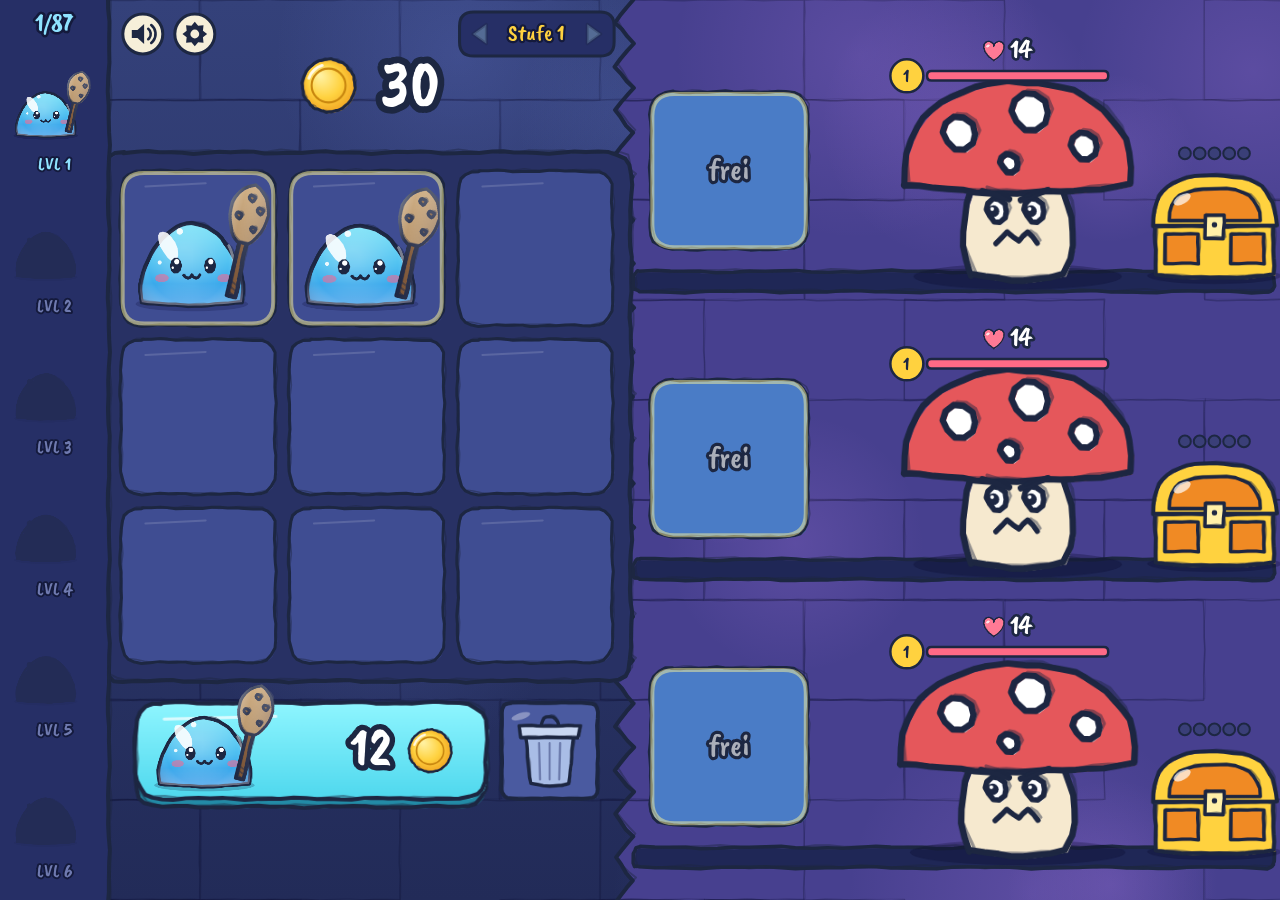
==== public/index.html @ f2fd8d99 "Patch: Spielstand bleibt im Spiele-Hub erhalten (Hub speichert ihn mit) Co-Authored-By: Claude Sonne" ====
<!doctype html><html lang="de"><meta charset="utf-8"><meta name="viewport" content="width=device-width,initial-scale=1,maximum-scale=1,user-scalable=no,viewport-fit=cover">
<title>Schleimmerge</title>
<meta name="apple-mobile-web-app-capable" content="yes"><meta name="mobile-web-app-capable" content="yes">
<meta name="apple-mobile-web-app-title" content="Schleimmerge"><meta name="theme-color" content="#2a3350">
<style>
@font-face{font-family:"Caveat Brush";font-style:normal;font-weight:400;font-display:swap;src:url([data-uri]) format("woff2")}
@font-face{font-family:"Patrick Hand";font-style:normal;font-weight:400;font-display:swap;src:url([data-uri]) format("woff2")}
:root{--ink:#1d2742}
*{box-sizing:border-box}
html,body{margin:0;height:100%;overflow:hidden;background:#2a3350;color:var(--ink);-webkit-user-select:none;user-select:none;-webkit-touch-callout:none;touch-action:none;overscroll-behavior:none}
canvas{display:block;width:100vw;height:100vh;height:100dvh;touch-action:none;-webkit-tap-highlight-color:transparent}
</style><body><canvas id="cv"></canvas><script>
/* Spielstand aus dem Spiele-Hub einspielen (muss vor dem Spielcode laufen). Der Hub hängt den gespeicherten Stand als #lgh=<Base64url(JSON)> an die Adresse. */
(function () {
  try {
    var h = location.hash;
    if (h.indexOf('#lgh=') !== 0) return;
    var t = h.slice(5).replace(/-/g, '+').replace(/_/g, '/');
    while (t.length % 4) t += '=';
    var s = atob(t), u = new Uint8Array(s.length);
    for (var i = 0; i < s.length; i++) u[i] = s.charCodeAt(i);
    var o = JSON.parse(new TextDecoder().decode(u));
    if (o && o.d && typeof o.d === 'object') for (var k in o.d) if (Object.prototype.hasOwnProperty.call(o.d, k)) localStorage.setItem(k, String(o.d[k]));
    history.replaceState(null, '', location.pathname + location.search);
  } catch (e) { }
})();
"use strict";
/* Reine Rechenfunktionen (ohne Browser), damit man sie in Node simulieren kann */
const MAXLVL = 87;
const BEAT = 0.85;                                   // Sekunden zwischen zwei Schlägen
const dpsOf = l => 4 * Math.pow(2.15, l - 1);         // Schaden pro Sekunde eines Schleims
const isBoss = st => st % 10 === 0;
const baseHp = st => Math.round(14 * Math.pow(1.30, st - 1));
const hpOf = st => baseHp(st) * (isBoss(st) ? 5 : 1);
const rewardOf = st => Math.ceil(baseHp(st) * 0.6) * (isBoss(st) ? 4 : 1);
const spawnLvl = best => Math.max(1, best - 5);       // welche Stufe der Kauf-Button liefert
const costOf = (lvl, units) => Math.floor(12 * Math.pow(2.3, lvl - 1) * (1 + 0.022 * units));   // units = Wert aller aktuell besessenen Schleime, gemessen in Schleimen der Kauf-Stufe (eine Stufe höher zählt genau doppelt)
const CHEST_EVERY = 5;                               // Kisten öffnen sich nach so vielen Siegen

const SUFFIX = ["", "k", "m", "b", "t", "qa", "qi", "sx", "sp", "ok", "no", "dc", "ud", "dd"];
function fmt(n) {
  if (!isFinite(n)) return "unendlich";
  if (n < 1000) return String(Math.floor(n));
  const e = Math.min(SUFFIX.length - 1, Math.floor(Math.log10(n) / 3));
  if (e >= SUFFIX.length - 1 && n >= 1e42) return n.toExponential(2).replace("+", "");
  const v = n / Math.pow(1000, e);
  return (v >= 100 ? v.toFixed(0) : v >= 10 ? v.toFixed(1) : v.toFixed(2)).replace(/(\.\d*?)0+$/, "$1").replace(/\.$/, "") + SUFFIX[e];
}
"use strict";
/* ===== Hilfsfunktionen und der handgezeichnete Look (wie in Tonlinge: wackelnde Doppellinie in Tintenblau) ===== */
const INK = "#1d2742";
const $ = id => document.getElementById(id);
const clamp = (v, a, b) => Math.max(a, Math.min(b, v));
const lerp = (a, b, t) => a + (b - a) * t;
const ease = t => t * t * (3 - 2 * t);
function hs(x, y, k) { let h = (x * 374761393 + y * 668265263 + (k || 0) * 2147483647) | 0; h = (h ^ (h >>> 13)) * 1274126177 | 0; h ^= h >>> 16; return (h >>> 0) / 4294967296; }
function hsl(h, s, l) { h = ((h % 360) + 360) % 360; const a = s * Math.min(l, 1 - l), f = n => { const k = (n + h / 30) % 12; return Math.round(255 * (l - a * Math.max(-1, Math.min(k - 3, 9 - k, 1)))).toString(16).padStart(2, "0"); }; return "#" + f(0) + f(8) + f(4); }
function hexA(hex, a) { const p = parseInt(hex.slice(1), 16); return "rgba(" + (p >> 16) + "," + ((p >> 8) & 255) + "," + (p & 255) + "," + a + ")"; }
function mkCanvas(w, h) { const c = document.createElement("canvas"); c.width = Math.max(1, Math.round(w)); c.height = Math.max(1, Math.round(h)); return c; }

/* Ein Zeichenkontext, der alle Pfade leicht wackeln lässt, die Kontur doppelt zieht und die Füllung minimal neben den Strich setzt.
   seg = Abstand der Stützpunkte, amp = Stärke des Wackelns (beides in den Einheiten, in denen gerade gezeichnet wird). */
function sketch(c, seed, seg, amp) {
  let subs = [], cur = null, lx = 0, ly = 0; const TAU = Math.PI * 2;
  const add = (x, y) => { if (!cur) { cur = { p: [], closed: false }; subs.push(cur); } cur.p.push([x, y]); lx = x; ly = y; };
  const line = (x, y) => { if (!cur) return add(x, y); const n = Math.max(1, Math.ceil(Math.hypot(x - lx, y - ly) / seg)), x0 = lx, y0 = ly; for (let i = 1; i <= n; i++) add(x0 + (x - x0) * i / n, y0 + (y - y0) * i / n); };
  const nz = (i, k) => Math.sin(i * .85 + seed * 12.9 + k * 3.1) * .62 + Math.sin(i * 2.1 + seed * 7.3 + k) * .38;
  const emit = (k, a, ox, oy) => { c.beginPath(); for (const sb of subs) { if (sb.p.length < 2) continue; sb.p.forEach((p, i) => { const x = p[0] + nz(i, k) * a + ox, y = p[1] + nz(i + 40, k) * a + oy; i ? c.lineTo(x, y) : c.moveTo(x, y); }); if (sb.closed) c.closePath(); } };
  const arcPts = (x, y, rx, ry, rot, a0, a1, ccw) => {
    let d = a1 - a0; if (!ccw) { while (d < 0) d += TAU; if (d > TAU) d = TAU; } else { while (d > 0) d -= TAU; if (d < -TAU) d = -TAU; }
    const full = Math.abs(d) >= TAU - .01, n = Math.max(10, Math.ceil(Math.abs(d) * Math.max(rx, ry) / seg)), co = Math.cos(rot), si = Math.sin(rot);
    for (let i = 0; i <= (full ? n - 1 : n); i++) { const a = a0 + d * i / n, px = Math.cos(a) * rx, py = Math.sin(a) * ry, X = x + px * co - py * si, Y = y + px * si + py * co; i === 0 ? line(X, Y) : add(X, Y); }
    if (full && cur) cur.closed = true;
  };
  const O = {
    beginPath() { subs = []; cur = null; },
    moveTo(x, y) { cur = null; add(x, y); },
    lineTo: line,
    quadraticCurveTo(cx, cy, x, y) { const x0 = lx, y0 = ly, n = Math.max(4, Math.ceil((Math.hypot(cx - x0, cy - y0) + Math.hypot(x - cx, y - cy)) / seg)); for (let i = 1; i <= n; i++) { const t = i / n, u = 1 - t; add(u * u * x0 + 2 * u * t * cx + t * t * x, u * u * y0 + 2 * u * t * cy + t * t * y); } },
    bezierCurveTo(c1x, c1y, c2x, c2y, x, y) { const x0 = lx, y0 = ly, n = Math.max(5, Math.ceil((Math.hypot(c1x - x0, c1y - y0) + Math.hypot(c2x - c1x, c2y - c1y) + Math.hypot(x - c2x, y - c2y)) / seg)); for (let i = 1; i <= n; i++) { const t = i / n, u = 1 - t; add(u * u * u * x0 + 3 * u * u * t * c1x + 3 * u * t * t * c2x + t * t * t * x, u * u * u * y0 + 3 * u * u * t * c1y + 3 * u * t * t * c2y + t * t * t * y); } },
    arc(x, y, r, a0, a1, ccw) { arcPts(x, y, r, r, 0, a0, a1, ccw); },
    ellipse(x, y, rx, ry, rot, a0, a1, ccw) { arcPts(x, y, rx, ry, rot, a0, a1, ccw); },
    rect(x, y, w, h) { cur = null; add(x, y); line(x + w, y); line(x + w, y + h); line(x, y + h); O.closePath(); },
    closePath() { if (cur && cur.p.length) { cur.closed = true; const f = cur.p[0]; lx = f[0]; ly = f[1]; cur = null; } },
    fill() { const lw = c.lineWidth; emit(3, amp * .8, lw * .4, lw * .35); c.fill(); },
    stroke() { const lw = c.lineWidth; emit(1, amp, 0, 0); c.stroke(); c.save(); c.globalAlpha *= .45; c.lineWidth = lw * .5; emit(2, amp * 1.4, lw * .3, -lw * .25); c.stroke(); c.restore(); },
    clip() { emit(1, amp * .5, 0, 0); c.clip(); }
  };
  return new Proxy(c, { get(t, p) { if (p in O) return O[p]; const v = t[p]; return typeof v === "function" ? v.bind(t) : v; }, set(t, p, v) { t[p] = v; return true; } });
}
/* Füllen und mit Tinte umranden */
let FSMODE = 0;   // 0 = normal, 1 = nur Füllung, 2 = nur Kontur (für die animierten Magiewaffen)
function FS(c, fill) { if (fill && FSMODE !== 2) { c.fillStyle = fill; c.fill(); } if (FSMODE !== 1) { c.strokeStyle = INK; c.stroke(); } }
/* Sprite zeichnen: Leinwand w*h, Ursprung (ox,oy), Einheit u. fn bekommt einen wackelnden Kontext in Einheiten */
function makeSprite(w, h, ox, oy, u, seed, fn, amp) {
  const cv = mkCanvas(w, h), g = cv.getContext("2d");
  g.save(); g.translate(ox, oy); g.scale(u, u); g.lineJoin = g.lineCap = "round"; g.lineWidth = .03; g.strokeStyle = INK;
  fn(sketch(g, seed, .07, amp == null ? .007 : amp), g); g.restore(); return cv;
}
/* Weiße Silhouette eines Sprites (für den Treffer-Blitz) */
function silhouette(src, col) { const cv = mkCanvas(src.width, src.height), g = cv.getContext("2d"); g.drawImage(src, 0, 0); g.globalCompositeOperation = "source-in"; g.fillStyle = col || "#fff"; g.fillRect(0, 0, cv.width, cv.height); return cv; }
/* Vierzackiger Funke */
function sparklePath(c, x, y, r) { c.beginPath(); c.moveTo(x, y - r); c.quadraticCurveTo(x, y, x + r, y); c.quadraticCurveTo(x, y, x, y + r); c.quadraticCurveTo(x, y, x - r, y); c.quadraticCurveTo(x, y, x, y - r); c.closePath(); }
function starPath(c, x, y, ro, ri, rot) { c.beginPath(); for (let i = 0; i < 10; i++) { const a = rot + i * Math.PI / 5 - Math.PI / 2, r = i % 2 ? ri : ro; i ? c.lineTo(x + Math.cos(a) * r, y + Math.sin(a) * r) : c.moveTo(x + Math.cos(a) * r, y + Math.sin(a) * r); } c.closePath(); }
"use strict";
/* ===== Alles wird selbst gezeichnet (keine Emojis, keine Zeichen als Bilder). Sprites werden einmal erzeugt und dann gecacht. ===== */

/* ---------- Schleime ---------- */
function slimePalette(l) {
  const H = [190, 125, 320, 38, 0, 270, 160, 15, 300, 210];
  const h = l <= 10 ? H[l - 1] : (l * 47 + 13) % 360;
  const span = l <= 10 ? 16 : Math.min(260, 16 + (l - 10) * 5.5);   // ab Stufe 10 wird der Verlauf immer bunter
  return [hsl(h, .9, .75), hsl(h + span * .5, .85, .63), hsl(h + span, .8, .52)];
}
const SL_W = 256, SL_U = 210, SL_OX = 128, SL_OY = 228;
const slimeCache = {}, faceCache = {}, weapCache = {}, silCache = {};
function shadeHex(hex, k) { const p = parseInt(hex.slice(1), 16), m = sh => Math.round(((p >> sh) & 255) * (1 - k)); return "rgb(" + m(16) + "," + m(8) + "," + m(0) + ")"; }
function bodyPath(c) { c.beginPath(); c.moveTo(-.5, -.02); c.bezierCurveTo(-.58, -.3, -.3, -.78, 0, -.78); c.bezierCurveTo(.3, -.78, .58, -.3, .5, -.02); c.quadraticCurveTo(0, .05, -.5, -.02); c.closePath(); }
function slimeHat(c, g, t, l) {   // Kopfschmuck je Materialstufe: ab Eisen gibt es etwas auf dem Kopf
  c.lineWidth = .03;
  if (t === 1) { for (const s of [-1, 1]) { c.beginPath(); c.moveTo(0, -.77); c.bezierCurveTo(s * .06, -.9, s * .2, -.95, s * .26, -.88); c.bezierCurveTo(s * .22, -.78, s * .1, -.74, 0, -.77); c.closePath(); FS(c, s < 0 ? "#6fc05a" : "#8fd86a"); } }
  else if (t === 2) { crownShape(c, g, 0, -.74, .7); }
  else if (t === 3) { for (const s of [-1, 1]) { c.beginPath(); c.moveTo(s * .13, -.72); c.lineTo(s * .22, -.98); c.lineTo(s * .3, -.7); c.closePath(); FS(c, "#9ff0ff"); g.strokeStyle = "rgba(255,255,255,.8)"; g.lineWidth = .02; g.beginPath(); g.moveTo(s * .22, -.94); g.lineTo(s * .2, -.78); g.stroke(); g.strokeStyle = INK; } }
  else if (t === 4) { const fl = [[-.14, -.74, .13, "#ff7a2a"], [.14, -.74, .13, "#ff7a2a"], [0, -.78, .18, "#ffb02a"]]; for (const f of fl) { c.beginPath(); c.moveTo(f[0] - f[2] * .6, f[1]); c.quadraticCurveTo(f[0] - f[2] * .3, f[1] - f[2] * 1.4, f[0], f[1] - f[2] * 2.1); c.quadraticCurveTo(f[0] + f[2] * .4, f[1] - f[2] * 1.2, f[0] + f[2] * .6, f[1]); c.closePath(); FS(c, f[3]); } }
  else if (t === 7) {
    if (l === 85) { c.lineWidth = .04; c.beginPath(); c.ellipse(0, -.76, .26, .06, 0, 0, 7); c.strokeStyle = "#ffd95a"; c.stroke(); for (const f of [[-.15, .2, .07], [0, .3, .09], [.15, .2, .07]]) flameAt(c, g, f[0], -.76, f[1], f[2], "#ff5a1c", "#ffc13a"); }
    else if (l === 86) { for (const s of [-1, 1]) { c.lineWidth = .028; poly(c, [[s * .08, -.74], [s * .22, -.88], [s * .15, -.9], [s * .27, -1.04], [s * .07, -.93], [s * .14, -.92], [s * .03, -.8]], "#ffe94a"); } }
    else { c.lineWidth = .05; c.beginPath(); c.ellipse(0, -.93, .25, .066, 0, 0, 7); c.strokeStyle = "#12082a"; c.stroke(); c.lineWidth = .02; c.beginPath(); c.ellipse(0, -.93, .25, .066, 0, 0, 7); c.strokeStyle = "#c08cff"; c.stroke(); c.lineWidth = .028; c.beginPath(); c.arc(0, -1.0, .06, 0, 7); FS(c, "#0a0418"); g.strokeStyle = INK; }
  }
  else if (t === 6) { c.lineWidth = .035; c.beginPath(); c.ellipse(0, -.9, .27, .07, 0, 0, 7); c.strokeStyle = "#9fd8ff"; c.stroke(); c.lineWidth = .02; c.beginPath(); c.ellipse(0, -.9, .2, .042, 0, 0, 7); c.strokeStyle = "#fff"; c.stroke(); for (const s of [[-.21, -.97, .055], [0, -1.0, .07], [.21, -.97, .055]]) { c.lineWidth = .025; starPath(c, s[0], s[1], s[2], s[2] * .45, 0); FS(c, "#e4f4ff"); } g.strokeStyle = INK; }
  else if (t === 5) { c.lineWidth = .035; c.beginPath(); c.ellipse(0, -.93, .22, .06, 0, 0, 7); c.strokeStyle = "#ffe27a"; c.stroke(); g.strokeStyle = "rgba(255,255,255,.7)"; g.lineWidth = .014; g.beginPath(); g.ellipse(0, -.935, .2, .045, 0, 3.4, 5.6); g.stroke(); g.strokeStyle = INK; }
}
function slimeSprite(l) {
  return slimeCache[l] || (slimeCache[l] = makeSprite(SL_W, SL_W, SL_OX, SL_OY, SL_U, l * .37 + 1, (c, g) => {
    const pal = slimePalette(l), t = wTier(l);
    g.fillStyle = "rgba(10,10,50,.22)"; g.beginPath(); g.ellipse(0, .0, .56, .07, 0, 0, 7); g.fill();
    const gr = g.createLinearGradient(0, -.78, 0, 0); gr.addColorStop(0, pal[0]); gr.addColorStop(.5, pal[1]); gr.addColorStop(1, pal[2]);
    bodyPath(c); c.lineWidth = .04; FS(c, gr);
    /* Schattierung nur innerhalb des Körpers: dunkler Rand, Rückstrahlung unten, heller Kern oben */
    g.save(); bodyPath(c); c.clip();
    const rg = g.createRadialGradient(-.08, -.46, .08, 0, -.36, .66); rg.addColorStop(0, "rgba(255,255,255,.22)"); rg.addColorStop(.55, "rgba(255,255,255,0)"); rg.addColorStop(1, "rgba(25,10,70,.34)"); g.fillStyle = rg; g.fillRect(-.7, -.9, 1.4, 1);
    const bg = g.createLinearGradient(0, -.2, 0, 0); bg.addColorStop(0, "rgba(255,255,255,0)"); bg.addColorStop(1, "rgba(255,255,255,.3)"); g.fillStyle = bg; g.fillRect(-.7, -.2, 1.4, .25);
    g.restore();
    /* Glanz */
    g.fillStyle = "rgba(255,255,255,.88)"; c.beginPath(); c.ellipse(-.25, -.57, .075, .16, -.5, 0, 7); c.fill();
    g.beginPath(); g.arc(-.12, -.7, .032, 0, 7); g.fill(); g.beginPath(); g.arc(-.32, -.4, .02, 0, 7); g.fill();
    g.strokeStyle = "rgba(255,255,255,.4)"; g.lineWidth = .028; g.beginPath(); g.arc(0, -.36, .42, -.5, .35); g.stroke();
    g.strokeStyle = INK;
    if (l >= 25) { g.fillStyle = "rgba(255,255,255,.95)"; sparklePath(g, .22, -.5, .07); g.fill(); sparklePath(g, .3, -.3, .045); g.fill(); sparklePath(g, -.3, -.22, .04); g.fill(); }
    if (t) slimeHat(c, g, t, l);
  }, .006));
}
function faceSprite(l, state) {   // state: 0 offen, 1 blinzeln, 2 Angriff
  const v = l % 4, key = v + "_" + state;
  return faceCache[key] || (faceCache[key] = makeSprite(SL_W, SL_W, SL_OX, SL_OY, SL_U, 7.7 + v, (c, g) => {
    g.fillStyle = "rgba(255,100,140,.55)"; c.beginPath(); c.ellipse(-.31, -.26, .07, .04, 0, 0, 7); c.fill(); c.beginPath(); c.ellipse(.31, -.26, .07, .04, 0, 0, 7); c.fill();
    for (const sx of [-1, 1]) {
      const ex = sx * .17, ey = -.38;
      if (state === 1) { c.lineWidth = .028; c.beginPath(); c.arc(ex, ey, .05, .15 * Math.PI, .85 * Math.PI); c.stroke(); }
      else { g.fillStyle = INK; c.beginPath(); c.ellipse(ex, ey, .06, .078, 0, 0, 7); c.fill(); g.fillStyle = "#fff"; g.beginPath(); g.arc(ex + .02, ey - .028, .026, 0, 7); g.fill(); g.beginPath(); g.arc(ex - .02, ey + .03, .012, 0, 7); g.fill(); }
    }
    c.lineWidth = .028;
    if (state === 2) { c.beginPath(); c.ellipse(0, -.24, .06, .075, 0, 0, 7); FS(c, INK); g.fillStyle = "#ff7a95"; g.beginPath(); g.ellipse(0, -.205, .04, .035, 0, 0, 7); g.fill(); }
    else if (v === 0) { c.beginPath(); c.arc(0, -.31, .075, .15 * Math.PI, .85 * Math.PI); c.stroke(); }
    else if (v === 1) { c.beginPath(); c.arc(-.04, -.29, .04, .1 * Math.PI, .9 * Math.PI); c.stroke(); c.beginPath(); c.arc(.04, -.29, .04, .1 * Math.PI, .9 * Math.PI); c.stroke(); }
    else if (v === 2) { c.beginPath(); c.moveTo(-.08, -.3); c.quadraticCurveTo(0, -.17, .08, -.3); c.closePath(); FS(c, INK); g.fillStyle = "#ff7a95"; g.beginPath(); g.ellipse(0, -.225, .035, .028, 0, 0, 7); g.fill(); }
    else { c.beginPath(); c.ellipse(0, -.26, .035, .05, 0, 0, 7); FS(c, INK); }
  }, .003));
}
function slimeSil(l) { return silCache[l] || (silCache[l] = silhouette(slimeSprite(l), "#222a4a")); }

/* ---------- Waffen ---------- */
const WTYPES = ["keule", "schwert", "axt", "speer", "hammer", "zauberstab", "dolch", "dreizack", "mondstab", "streitkolben", "doppelaxt", "sense"];
const WTIERS = ["Holz", "Eisen", "Gold", "Kristall", "Feuer", "Magie", "Kosmos"];
const MATS = [
  { m: "#c9a06a", d: "#8a5e30", h: "#8a5a2e", g: "#ffe27a" },
  { m: "#d5dce6", d: "#8895a8", h: "#7a4a2a", g: "#ffffff" },
  { m: "#ffd95a", d: "#d19a1c", h: "#8a3b2a", g: "#fff3b0" },
  { m: "#8fe9ff", d: "#3fb6d6", h: "#365a9c", g: "#e2fbff" },
  { m: "#ff9a4a", d: "#d8431c", h: "#4a2a2a", g: "#ffe29a" },
  { m: "#d89bff", d: "#8a46d0", h: "#2f2a5a", g: "#ffd6ff" },
  { m: "#8a6aff", d: "#2a1f8a", h: "#1a1540", g: "#fff3a8" }
];
const wType = l => (l - 1) % 12, wTier = l => l > 84 ? 7 : Math.min(6, Math.floor((l - 1) / 12));
function slimeName(l) { if (l > 84) return SPECIAL_NAMES[l - 85]; const t = WTYPES[wType(l)]; return WTIERS[wTier(l)] + t; }
const WP_W = 320, WP_U = 190, WP_OX = 160, WP_OY = 262;
/* Wo der Kopf der Waffe sitzt (für Leuchten, Flammen, Funken), in Einheiten ab dem Griff */
const HEAD = [[0, -.72], [0, -.66], [.2, -.68], [0, -.84], [0, -.76], [0, -.82], [0, -.4], [0, -.74], [0, -.72], [0, -.74], [0, -.68], [.22, -.78]];
function weaponShape(c, g, type, M) {
  const shaft = (y0, y1, w) => { c.beginPath(); c.moveTo(-w, y0); c.lineTo(w, y0); c.lineTo(w * .9, y1); c.lineTo(-w * .9, y1); c.closePath(); FS(c, M.h); };
  const grip = () => { g.strokeStyle = hexA(INK, .5); g.lineWidth = .018; for (let i = 0; i < 3; i++) { g.beginPath(); g.moveTo(-.04, -.02 + i * .05); g.lineTo(.04, .02 + i * .05); g.stroke(); } g.strokeStyle = INK; g.lineWidth = .03; };
  const poly = (pts, fill) => { c.beginPath(); pts.forEach((p, i) => i ? c.lineTo(p[0], p[1]) : c.moveTo(p[0], p[1])); c.closePath(); FS(c, fill); };
  switch (type) {
    case 0: shaft(.12, -.42, .04); grip();
      c.beginPath(); c.moveTo(-.05, -.38); c.bezierCurveTo(-.22, -.5, -.24, -.86, 0, -.92); c.bezierCurveTo(.24, -.86, .22, -.5, .05, -.38); c.closePath(); FS(c, M.m);
      for (const p of [[-.09, -.62, .03], [.1, -.7, .03], [0, -.8, .03], [.07, -.52, .025]]) { c.beginPath(); c.arc(p[0], p[1], p[2], 0, 7); FS(c, M.d); }
      break;
    case 1: poly([[-.07, -.28], [-.07, -.78], [0, -.97], [.07, -.78], [.07, -.28]], M.m);
      g.strokeStyle = M.d; g.lineWidth = .022; g.beginPath(); g.moveTo(0, -.3); g.lineTo(0, -.84); g.stroke(); g.strokeStyle = INK; g.lineWidth = .03;
      poly([[-.21, -.28], [.21, -.28], [.19, -.2], [-.19, -.2]], M.d); shaft(-.2, .08, .036); grip();
      c.beginPath(); c.arc(0, .12, .055, 0, 7); FS(c, M.d); break;
    case 2: shaft(.12, -.88, .035); grip();
      c.beginPath(); c.moveTo(.03, -.84); c.bezierCurveTo(.3, -.98, .44, -.76, .35, -.48); c.bezierCurveTo(.3, -.38, .2, -.42, .03, -.5); c.closePath(); FS(c, M.m);
      g.strokeStyle = M.d; g.lineWidth = .02; g.beginPath(); g.moveTo(.1, -.76); g.quadraticCurveTo(.3, -.8, .33, -.55); g.stroke(); g.strokeStyle = INK; g.lineWidth = .03;
      poly([[-.03, -.8], [-.14, -.72], [-.03, -.64]], M.d); break;
    case 3: shaft(.15, -.72, .03); grip();
      c.beginPath(); c.moveTo(0, -.98); c.bezierCurveTo(.14, -.86, .12, -.74, .05, -.68); c.lineTo(-.05, -.68); c.bezierCurveTo(-.12, -.74, -.14, -.86, 0, -.98); c.closePath(); FS(c, M.m);
      poly([[-.07, -.7], [.07, -.7], [.06, -.64], [-.06, -.64]], M.d); poly([[.03, -.62], [.2, -.55], [.03, -.5]], M.d); break;
    case 4: shaft(.12, -.7, .035); grip();
      c.beginPath(); c.rect(-.26, -.92, .52, .3); FS(c, M.m);
      poly([[-.3, -.95], [-.2, -.95], [-.2, -.59], [-.3, -.59]], M.d); poly([[.3, -.95], [.2, -.95], [.2, -.59], [.3, -.59]], M.d);
      g.strokeStyle = hexA("#ffffff", .5); g.lineWidth = .02; g.beginPath(); g.moveTo(-.14, -.86); g.lineTo(.12, -.86); g.stroke(); g.strokeStyle = INK; g.lineWidth = .03; break;
    case 5: shaft(.14, -.72, .028); grip();
      starPath(c, 0, -.82, .22, .095, 0); FS(c, M.m);
      c.beginPath(); c.arc(0, -.82, .045, 0, 7); FS(c, M.g);
      g.fillStyle = "rgba(255,255,255,.95)"; sparklePath(g, .26, -.96, .05); g.fill(); sparklePath(g, -.25, -.68, .04); g.fill(); break;
    case 6: poly([[-.055, -.12], [-.055, -.5], [0, -.66], [.055, -.5], [.055, -.12]], M.m);
      poly([[-.15, -.12], [.15, -.12], [.13, -.06], [-.13, -.06]], M.d); shaft(-.06, .1, .033); grip();
      c.beginPath(); c.arc(0, .13, .045, 0, 7); FS(c, M.d); break;
    case 7: shaft(.14, -.55, .03); grip();
      poly([[-.2, -.7], [-.14, -.7], [-.14, -.62], [-.12, -.6], [0, -.6], [.12, -.6], [.14, -.62], [.14, -.7], [.2, -.7], [.2, -.52], [.1, -.46], [-.1, -.46], [-.2, -.52]], M.m);
      poly([[-.2, -.7], [-.2, -.84], [-.17, -.92], [-.14, -.84], [-.14, -.7]], M.m); poly([[.2, -.7], [.2, -.84], [.17, -.92], [.14, -.84], [.14, -.7]], M.m);
      poly([[-.04, -.6], [-.04, -.86], [0, -.99], [.04, -.86], [.04, -.6]], M.m); break;
    case 8: shaft(.14, -.55, .028); grip();
      c.beginPath(); c.arc(0, -.72, .23, .949, 5.334, false); c.arc(.1, -.72, .19, 4.893, 1.39, true); c.closePath(); FS(c, M.m);
      g.fillStyle = M.g; sparklePath(g, .1, -.72, .06); g.fill(); break;
    case 9: shaft(.14, -.56, .03); grip();
      for (let i = 0; i < 8; i++) { const a = i * Math.PI / 4 + .2, cx = 0, cy = -.74; poly([[cx + Math.cos(a - .28) * .15, cy + Math.sin(a - .28) * .15], [cx + Math.cos(a) * .3, cy + Math.sin(a) * .3], [cx + Math.cos(a + .28) * .15, cy + Math.sin(a + .28) * .15]], M.d); }
      c.beginPath(); c.arc(0, -.74, .17, 0, 7); FS(c, M.m); g.fillStyle = "rgba(255,255,255,.6)"; g.beginPath(); g.arc(-.06, -.8, .04, 0, 7); g.fill(); break;
    case 10: shaft(.12, -.9, .035); grip();
      for (const s of [-1, 1]) { c.beginPath(); c.moveTo(s * .03, -.84); c.bezierCurveTo(s * .3, -.98, s * .44, -.76, s * .35, -.5); c.bezierCurveTo(s * .3, -.4, s * .2, -.44, s * .03, -.52); c.closePath(); FS(c, M.m); }
      c.beginPath(); c.arc(0, -.68, .06, 0, 7); FS(c, M.d); break;
    default: shaft(.14, -.9, .03); grip();
      c.beginPath(); c.moveTo(-.02, -.9); c.bezierCurveTo(.3, -1, .56, -.82, .62, -.52); c.bezierCurveTo(.46, -.7, .26, -.76, -.02, -.74); c.closePath(); FS(c, M.m);
      g.strokeStyle = M.d; g.lineWidth = .02; g.beginPath(); g.moveTo(.1, -.82); g.quadraticCurveTo(.4, -.84, .55, -.62); g.stroke(); g.strokeStyle = INK; g.lineWidth = .03; break;
  }
}
function flameAt(c, g, x, y, h, w, outer, inner) {
  c.lineWidth = .03; c.beginPath(); c.moveTo(x - w, y); c.bezierCurveTo(x - w * 1.1, y - h * .4, x - w * .3, y - h * .55, x, y - h); c.bezierCurveTo(x + w * .3, y - h * .5, x + w * 1.2, y - h * .35, x + w, y); c.closePath(); FS(c, outer);
  c.beginPath(); c.moveTo(x - w * .5, y); c.quadraticCurveTo(x - w * .5, y - h * .4, x, y - h * .62); c.quadraticCurveTo(x + w * .5, y - h * .35, x + w * .5, y); c.closePath(); c.fillStyle = inner; c.fill();
}
function diamondAt(c, g, x, y, r, fill) { c.lineWidth = .025; c.beginPath(); c.moveTo(x, y - r * 1.5); c.lineTo(x + r, y); c.lineTo(x, y + r * 1.5); c.lineTo(x - r, y); c.closePath(); FS(c, fill); g.strokeStyle = "rgba(255,255,255,.7)"; g.lineWidth = .015; g.beginPath(); g.moveTo(x - r * .2, y - r * .9); g.lineTo(x + r * .2, y - r * .1); g.stroke(); g.strokeStyle = INK; }
function weaponSprite(l) {
  return weapCache[l] || (weapCache[l] = makeSprite(WP_W, WP_W, WP_OX, WP_OY, WP_U, l * .53 + 3, (c, g) => {
    const t = wTier(l), type = wType(l), M = Object.assign({}, MATS[t]), ax = HEAD[type][0], ay = HEAD[type][1];
    const TCOL = ["", "", "", "120,230,255", "255,150,50", "210,130,255"];
    /* Hinter der Waffe: Leuchten und je Stufe eigene Effekte */
    if (t >= 3) { const gr = g.createRadialGradient(ax, ay, .02, ax, ay, .62); gr.addColorStop(0, "rgba(" + TCOL[t] + ",.5)"); gr.addColorStop(1, "rgba(" + TCOL[t] + ",0)"); g.fillStyle = gr; g.fillRect(-.9, -1.4, 1.8, 1.7); }
    if (t === 3) { for (const d of [[-.42, -.2, .06], [.4, .1, .07], [-.36, .3, .045], [.1, -.3, .05], [.46, -.32, .04], [-.12, .22, .035]]) diamondAt(c, g, ax + d[0], ay + d[1], d[2], "#bff4ff"); }
    if (t === 4) { const fl = [[-.36, .14, .3, .08], [-.19, .08, .44, .1], [0, .03, .58, .125], [.19, .08, .42, .1], [.36, .14, .28, .08]]; for (const f of fl) flameAt(c, g, ax + f[0], ay + f[1], f[2], f[3], "#ff5a1c", "#ffc13a"); }
    if (t === 5) { g.save(); g.translate(ax, ay); g.rotate(-.45); g.lineCap = "round"; for (const [col, w] of [[INK, .075], ["#6fe0ff", .045], ["#f0ffff", .014]]) { g.strokeStyle = col; g.lineWidth = w; g.beginPath(); g.ellipse(0, 0, .46, .15, 0, 0, 7); g.stroke(); } g.restore(); }
    /* Material mit Verlauf entlang der Waffe */
    if (t >= 3) {
      const gm = g.createLinearGradient(0, ay - .42, 0, ay + .5);
      const ss = t === 3 ? ["#f4feff", "#8fe9ff", "#3fb6d6", "#2a7fb8"] : t === 4 ? ["#ffd23a", "#ff9a2a", "#e8481c", "#a82014"] : ["#ffeaff", "#e0a8ff", "#9a55f0", "#4a2aa8"];
      gm.addColorStop(0, ss[0]); gm.addColorStop(.3, ss[1]); gm.addColorStop(.65, ss[2]); gm.addColorStop(1, ss[3]); M.m = gm; M.d = ss[3];
    }
    c.lineWidth = .04; weaponShape(c, g, type, M);
    /* Licht und Schatten, nur auf der Waffe selbst */
    g.save(); g.globalCompositeOperation = "source-atop";
    const sh = g.createLinearGradient(-.32, 0, .32, 0); sh.addColorStop(0, "rgba(255,255,255,.55)"); sh.addColorStop(.38, "rgba(255,255,255,0)"); sh.addColorStop(1, "rgba(10,10,60,.34)"); g.fillStyle = sh; g.fillRect(-.9, -1.4, 1.8, 1.7);
    const tp = g.createLinearGradient(0, -1, 0, .1); tp.addColorStop(0, "rgba(255,255,255,.22)"); tp.addColorStop(1, "rgba(0,0,40,.12)"); g.fillStyle = tp; g.fillRect(-.9, -1.4, 1.8, 1.7);
    g.lineCap = "round";
    if (t === 3) { for (let i = 0; i < 7; i++) { g.strokeStyle = i % 2 ? "rgba(255,255,255,.65)" : "rgba(0,70,140,.35)"; g.lineWidth = .02; g.beginPath(); g.moveTo(ax - .45 + i * .15, ay - .5); g.lineTo(ax - .25 + i * .15, ay + .5); g.stroke(); }
      g.fillStyle = "rgba(255,255,255,.35)"; g.beginPath(); g.moveTo(ax - .1, ay - .5); g.lineTo(ax + .02, ay - .5); g.lineTo(ax - .02, ay + .2); g.lineTo(ax - .14, ay + .2); g.closePath(); g.fill(); }
    if (t === 4) { g.strokeStyle = "rgba(255,230,120,.6)"; g.lineWidth = .016; for (let i = -1; i <= 1; i++) { g.beginPath(); g.moveTo(ax + i * .12, ay + .45); g.bezierCurveTo(ax + i * .12 - .08, ay + .2, ax + i * .12 + .08, ay, ax + i * .12 - .02, ay - .45); g.stroke(); }
      const hg = g.createRadialGradient(ax, ay, .02, ax, ay, .3); hg.addColorStop(0, "rgba(255,240,160,.4)"); hg.addColorStop(1, "rgba(255,240,160,0)"); g.fillStyle = hg; g.fillRect(ax - .4, ay - .4, .8, .8); }
    if (t === 5) { for (let i = 0; i < 8; i++) { g.strokeStyle = i % 2 ? "rgba(120,240,255,.55)" : "rgba(255,150,255,.5)"; g.lineWidth = .028; g.beginPath(); g.moveTo(ax - .6 + i * .16, ay - .5); g.lineTo(ax - .3 + i * .16, ay + .5); g.stroke(); }
      g.fillStyle = "rgba(255,255,255,.8)"; for (const d of [[-.1, -.2], [.12, .05], [-.04, .22], [.08, -.38]]) { sparklePath(g, ax + d[0], ay + d[1], .035); g.fill(); } }
    if (t >= 2) { g.strokeStyle = "rgba(255,255,255,.7)"; g.lineWidth = .022; g.beginPath(); g.moveTo(-.025, -.95); g.lineTo(-.025, -.45); g.stroke(); }
    g.restore();
    /* Vor der Waffe: Funken, vordere Hälfte des Energierings */
    g.strokeStyle = INK;
    if (t === 5) { g.save(); g.translate(ax, ay); g.rotate(-.45); g.lineCap = "round"; for (const [col, w] of [[INK, .075], ["#6fe0ff", .045], ["#f0ffff", .014]]) { g.strokeStyle = col; g.lineWidth = w; g.beginPath(); g.ellipse(0, 0, .46, .15, 0, .12, Math.PI - .12); g.stroke(); }
      for (const a of [.12, Math.PI - .12]) { const ox = Math.cos(a) * .46, oy = Math.sin(a) * .15; g.fillStyle = "#fff"; g.strokeStyle = INK; g.lineWidth = .025; g.beginPath(); g.arc(ox, oy, .045, 0, 7); g.fill(); g.stroke(); }
      g.restore(); g.fillStyle = "#ffe27a"; starPath(g, ax + .3, ay - .36, .07, .03, 0); g.fill(); g.fillStyle = "#ffd6ff"; starPath(g, ax - .32, ay - .26, .055, .024, .3); g.fill(); }
    g.fillStyle = "rgba(255,255,255,.95)";
    if (t === 2) { sparklePath(g, ax + .12, ay - .12, .05); g.fill(); }
    if (t === 3) { for (const d of [[.2, -.3, .07], [-.22, -.1, .05], [.1, .2, .045], [-.12, -.42, .04]]) { sparklePath(g, ax + d[0], ay + d[1], d[2]); g.fill(); } }
    if (t === 4) { for (const d of [[-.2, -.5, .018], [.16, -.62, .022], [.04, -.74, .016], [-.08, -.56, .014], [.26, -.44, .015]]) { g.fillStyle = "#ffd34a"; g.beginPath(); g.arc(ax + d[0], ay + d[1], d[2], 0, 7); g.fill(); } }
  }, .006));
}

/* ---------- Magiewaffen (Stufe 61+): Farbverlauf läuft ständig durch die Waffe ----------
   Die Waffe wird in Füllung und Linien getrennt vorgezeichnet. Pro Bild wird ein wandernder Regenbogen
   in die Füllung multipliziert, danach kommen die Linien wieder obendrauf. */
const magicCache = {}, magicOut = {};
let magicTmp = null; const gradKey = {}, gradCvs = {};
const STARS = []; for (let i = 0; i < 90; i++) STARS.push([hs(i, 1, 9) * WP_W, hs(i, 2, 9) * WP_W, .8 + hs(i, 3, 9) * 1.8, hs(i, 4, 9) * 6.28]);
function magicParts(l) {
  if (magicCache[l]) return magicCache[l];
  const type = wType(l), ax = HEAD[type][0], ay = HEAD[type][1], seed = l * .53 + 3;
  const M = { m: "#ffffff", d: "#b4aedc", h: "#5a4aa0", g: "#ffffff" };
  const RINGS = wTier(l) === 6 ? [] : [[-.45, .46, .15]];
  const ring = (g, a0, a1, w) => { for (const R of RINGS) { g.save(); g.translate(ax, ay); g.rotate(R[0]); g.lineCap = "round"; g.lineWidth = w * (RINGS.length > 1 ? .72 : 1); g.beginPath(); g.ellipse(0, 0, R[1], R[2], 0, a0, a1); g.stroke(); g.restore(); } };
  const orbs = (g, fill) => { for (const R of RINGS) { g.save(); g.translate(ax, ay); g.rotate(R[0]); for (const a of [.12, Math.PI - .12]) { g.beginPath(); g.arc(Math.cos(a) * R[1], Math.sin(a) * R[2], .05, 0, 7); if (fill) { g.fillStyle = "#fff"; g.fill(); } else { g.strokeStyle = INK; g.lineWidth = .026; g.stroke(); } } g.restore(); } };
  const B0 = Math.PI + .12, B1 = 2 * Math.PI - .12, F0 = .12, F1 = Math.PI - .12;
  const mk = fn => makeSprite(WP_W, WP_W, WP_OX, WP_OY, WP_U, seed, fn, .006);
  const parts = {};
  FSMODE = 1;
  try {
    parts.aFill = mk((c, g) => {
      g.strokeStyle = "#fff"; ring(g, B0, B1, .07);
      c.lineWidth = .04; weaponShape(c, g, type, M);
      g.save(); g.globalCompositeOperation = "source-atop";
      const sh = g.createLinearGradient(-.32, 0, .32, 0); sh.addColorStop(0, "rgba(255,255,255,0)"); sh.addColorStop(.5, "rgba(255,255,255,0)"); sh.addColorStop(1, "rgba(60,20,110,.42)"); g.fillStyle = sh; g.fillRect(-.9, -1.4, 1.8, 1.7);
      const tp = g.createLinearGradient(0, -1, 0, .1); tp.addColorStop(0, "rgba(255,255,255,0)"); tp.addColorStop(1, "rgba(40,0,90,.2)"); g.fillStyle = tp; g.fillRect(-.9, -1.4, 1.8, 1.7);
      g.restore();
    });
    parts.cFill = mk((c, g) => { g.strokeStyle = "#fff"; ring(g, F0, F1, .07); orbs(g, true); });
    FSMODE = 2;
    parts.aLine = mk((c, g) => {
      g.strokeStyle = INK; ring(g, B0, B1, .098); g.globalCompositeOperation = "destination-out"; ring(g, B0, B1, .05); g.globalCompositeOperation = "source-over";
      c.lineWidth = .04; weaponShape(c, g, type, M);
      g.save(); g.globalCompositeOperation = "source-atop"; g.lineCap = "round";
      for (let i = 0; i < 6; i++) { g.strokeStyle = "rgba(255,255,255," + (i % 2 ? .5 : .28) + ")"; g.lineWidth = .02 + (i % 3) * .006; g.beginPath(); g.moveTo(ax - .5 + i * .2, ay - .55); g.lineTo(ax - .3 + i * .2, ay + .5); g.stroke(); }
      g.strokeStyle = "rgba(255,255,255,.85)"; g.lineWidth = .022; g.beginPath(); g.moveTo(-.025, -.95); g.lineTo(-.025, -.45); g.stroke();
      g.restore();
      g.fillStyle = "rgba(255,255,255,.95)"; for (const d of [[-.1, -.2, .04], [.12, .05, .035], [-.04, .22, .03], [.08, -.38, .04]]) { sparklePath(g, ax + d[0], ay + d[1], d[2]); g.fill(); }
    });
    parts.cLine = mk((c, g) => { g.strokeStyle = INK; ring(g, F0, F1, .098); g.globalCompositeOperation = "destination-out"; ring(g, F0, F1, .05); g.globalCompositeOperation = "source-over"; g.save(); g.translate(0, 0); orbs(g, false); g.restore(); });
  } finally { FSMODE = 0; }
  return magicCache[l] = parts;
}
/* Wandernder Regenbogen, einmal pro Bild für alle Waffen gleich (in Sprite-Pixeln) */
function magicGrad(key, tm, tier) {
  if (gradKey[tier] === key && gradCvs[tier]) return gradCvs[tier];
  gradKey[tier] = key; const gradCv = gradCvs[tier] || (gradCvs[tier] = mkCanvas(WP_W, WP_W));
  const g = gradCv.getContext("2d"), Lp = 170, dx = .5, dy = .87, sh = ((tm * .55) % 1) * Lp, cx = WP_OX, cy = WP_OY - WP_U * .5;
  const x0 = cx - dx * Lp * 1.5 + dx * sh, y0 = cy - dy * Lp * 1.5 + dy * sh, gr = g.createLinearGradient(x0, y0, x0 + dx * Lp * 3, y0 + dy * Lp * 3);
  if (tier === 6) { const C = ["#2a50d0", "#4a8cf8", "#a8dcff", "#ffffff", "#8cc8ff", "#3a66e0", "#2a50d0"]; const N = C.length - 1; for (let k = 0; k <= N * 3; k++) gr.addColorStop(k / (N * 3), C[k % N === 0 && k ? 0 : k % N]); }
  else { const N = 8; for (let k = 0; k <= N * 3; k++) gr.addColorStop(k / (N * 3), hsl(((k % N) / N) * 360 + 300, .95, .66)); }
  g.clearRect(0, 0, WP_W, WP_W); g.fillStyle = gr; g.fillRect(0, 0, WP_W, WP_W); return gradCv;
}
function weaponFrame(l, tm) {
  const tier = wTier(l); if (tier === 7) return specialFrame(l, tm); if (tier < 5) return weaponSprite(l);
  const key = Math.floor(tm * 20);
  let o = magicOut[l]; if (!o) o = magicOut[l] = { cv: mkCanvas(WP_W, WP_W), key: -1 };
  if (o.key === key) return o.cv; o.key = key;
  const P = magicParts(l), G = magicGrad(key, tm + l * .31, tier), ax = HEAD[wType(l)][0], ay = HEAD[wType(l)][1], g = o.cv.getContext("2d");
  if (!magicTmp) magicTmp = mkCanvas(WP_W, WP_W); const t = magicTmp.getContext("2d");
  const color = (fill, stars) => { t.globalCompositeOperation = "source-over"; t.clearRect(0, 0, WP_W, WP_W); t.drawImage(G, 0, 0); t.globalCompositeOperation = "multiply"; t.drawImage(fill, 0, 0); t.globalCompositeOperation = "destination-in"; t.drawImage(fill, 0, 0);
    if (tier === 6 && stars) { t.globalCompositeOperation = "source-atop"; for (let i = 0; i < STARS.length; i++) { const S = STARS[i], a = .5 + .5 * Math.sin(tm * 3.2 + S[3]); if (a < .35) continue; t.globalAlpha = a; t.fillStyle = i % 3 === 0 ? "#1a2a8a" : "#fff"; t.fillRect(S[0] - S[2] / 2, S[1] - S[2] / 2, S[2], S[2]); if (S[2] > 2) { t.fillRect(S[0] - S[2] * 1.2, S[1] - .5, S[2] * 2.4, 1); t.fillRect(S[0] - .5, S[1] - S[2] * 1.2, 1, S[2] * 2.4); } } t.globalAlpha = 1; }
    t.globalCompositeOperation = "source-over"; g.drawImage(magicTmp, 0, 0); };
  g.clearRect(0, 0, WP_W, WP_W);
  g.save(); g.setTransform(WP_U, 0, 0, WP_U, WP_OX, WP_OY);
  if (tier === 6) {
    g.setTransform(1, 0, 0, 1, 0, 0);
    const px = WP_OX + ax * WP_U, py = WP_OY + ay * WP_U, pu = .5 + .5 * Math.sin(tm * 3 + l);
    g.save(); g.globalCompositeOperation = "lighter";
    const bg2 = g.createRadialGradient(px, py, 4, px, py, WP_U * .68); bg2.addColorStop(0, "rgba(215,240,255," + (.5 + .2 * pu) + ")"); bg2.addColorStop(.45, "rgba(90,170,255,.25)"); bg2.addColorStop(1, "rgba(40,80,255,0)"); g.fillStyle = bg2; g.fillRect(0, 0, WP_W, WP_W);
    for (let i = 0; i < 14; i++) { const a = tm * .45 + i * Math.PI / 7, len = WP_U * (i % 2 ? .5 : .66) * (.85 + .15 * Math.sin(tm * 4 + i)), w = i % 2 ? .13 : .2, tx = px + Math.cos(a) * len, ty = py + Math.sin(a) * len, rg = g.createLinearGradient(px, py, tx, ty); rg.addColorStop(0, "rgba(225,244,255,.95)"); rg.addColorStop(1, "rgba(150,200,255,0)"); g.fillStyle = rg; g.beginPath(); g.moveTo(px + Math.cos(a + w) * 6, py + Math.sin(a + w) * 6); g.lineTo(tx, ty); g.lineTo(px + Math.cos(a - w) * 6, py + Math.sin(a - w) * 6); g.closePath(); g.fill(); }
    g.restore();
  } else {
  const h = (tm * 90 + l * 20) % 360, gl = g.createRadialGradient(ax, ay, .02, ax, ay, .64); gl.addColorStop(0, hsl(h, 1, .7).replace("#", "#") + "99"); gl.addColorStop(1, hsl(h, 1, .7) + "00"); g.fillStyle = gl; g.fillRect(-.9, -1.4, 1.8, 1.7);
  g.restore(); }
  color(P.aFill, true); g.drawImage(P.aLine, 0, 0); color(P.cFill, false); g.drawImage(P.cLine, 0, 0);
  return o.cv;
}

/* ---------- Drei Spezialwaffen (Level 85-87): jede mit eigener Form und eigener Animation ---------- */
const SPW = { w: 440, ox: 220, oy: 300 }, specialCache = {};
const SPECIAL_NAMES = ["Phönixschwert", "Sturmhammer", "Leerenstab"];
function weaponMeta(l) { return wTier(l) === 7 ? SPW : { w: WP_W, ox: WP_OX, oy: WP_OY }; }
function glowAt(g, x, y, r, rgb, a) { g.save(); g.globalCompositeOperation = "lighter"; const rg = g.createRadialGradient(x, y, r * .05, x, y, r); rg.addColorStop(0, "rgba(" + rgb + "," + a + ")"); rg.addColorStop(1, "rgba(" + rgb + ",0)"); g.fillStyle = rg; g.fillRect(x - r, y - r, r * 2, r * 2); g.restore(); }
function poly(c, pts, fill) { c.beginPath(); pts.forEach((p, i) => i ? c.lineTo(p[0], p[1]) : c.moveTo(p[0], p[1])); c.closePath(); FS(c, fill); }
function phoenixSword(c, g, tm, l) {
  const pu = .5 + .5 * Math.sin(tm * 3), flap = Math.sin(tm * 3.2) * .13;
  glowAt(g, 0, -.7, 1.0, "255,150,50", .42 + .2 * pu);
  /* Flügel aus Feuerfedern, schlagen langsam auf und ab */
  const FC = ["#ffe27a", "#ffb02a", "#ff7a2a", "#ff4a1c", "#c82a14"];
  for (const s of [-1, 1]) for (let i = 4; i >= 0; i--) {
    const th = s * (.5 + i * .3 + flap * (1 + i * .12)), L = .5 + (i === 2 ? .12 : i === 1 || i === 3 ? .06 : 0), dx = Math.sin(th), dy = -Math.cos(th), px = -dy, py = dx, bx = s * .06, by = -.28, w = .1;
    c.lineWidth = .03; c.beginPath(); c.moveTo(bx, by); c.quadraticCurveTo(bx + dx * L * .55 + px * w, by + dy * L * .55 + py * w, bx + dx * L, by + dy * L); c.quadraticCurveTo(bx + dx * L * .5 - px * w, by + dy * L * .5 - py * w, bx, by); c.closePath(); FS(c, FC[i]);
  }
  /* Klinge mit nach oben laufendem Feuerverlauf */
  const bl = () => { c.beginPath(); c.moveTo(-.065, -.3); c.lineTo(-.065, -1.0); c.lineTo(0, -1.22); c.lineTo(.065, -1.0); c.lineTo(.065, -.3); c.closePath(); };
  const gr = g.createLinearGradient(0, -.3, 0, -1.2); gr.addColorStop(0, "#c82a14"); gr.addColorStop(.35, "#ff6a24"); gr.addColorStop(.7, "#ffc13a"); gr.addColorStop(1, "#fff6c0");
  c.lineWidth = .035; bl(); FS(c, gr);
  g.save(); bl(); c.clip();
  for (let k = 0; k < 3; k++) { const y = -.3 - ((tm * .5 + k / 3) % 1) * .95, bg = g.createLinearGradient(0, y - .07, 0, y + .07); bg.addColorStop(0, "rgba(255,255,220,0)"); bg.addColorStop(.5, "rgba(255,255,230,.8)"); bg.addColorStop(1, "rgba(255,255,220,0)"); g.fillStyle = bg; g.fillRect(-.1, y - .07, .2, .14); }
  g.restore(); g.strokeStyle = "rgba(255,255,255,.75)"; g.lineWidth = .016; g.beginPath(); g.moveTo(0, -.34); g.lineTo(0, -1.05); g.stroke(); g.strokeStyle = INK;
  /* Griff, Parierstange, Knauf */
  c.lineWidth = .03; poly(c, [[-.035, -.22], [.035, -.22], [.03, .1], [-.03, .1]], "#6a1a20");
  g.strokeStyle = "#ffd95a"; g.lineWidth = .02; for (let i = 0; i < 3; i++) { g.beginPath(); g.moveTo(-.035, -.17 + i * .08); g.lineTo(.035, -.13 + i * .08); g.stroke(); } g.strokeStyle = INK;
  c.lineWidth = .03; poly(c, [[-.2, -.3], [.2, -.3], [.17, -.22], [-.17, -.22]], "#ffd95a");
  c.beginPath(); c.arc(0, -.26, .035, 0, 7); FS(c, "#e8381c"); c.beginPath(); c.arc(0, .14, .055, 0, 7); FS(c, "#ffd95a"); c.beginPath(); c.arc(0, .14, .025, 0, 7); FS(c, "#e8381c");
  /* Flammen an der Klinge */
  for (let k = 0; k < 6; k++) flameAt(c, g, (k % 2 ? 1 : -1) * .085, -.4 - k * .12, .2 + .08 * Math.sin(tm * 7 + k * 1.7), .055, "#ff5a1c", "#ffc13a");
  flameAt(c, g, 0, -1.14, .42 + .1 * Math.sin(tm * 8), .11, "#ff5a1c", "#ffe27a");
  /* Funken und treibende Federn */
  g.save(); for (let i = 0; i < 16; i++) { const ph = (tm * .65 + i / 16) % 1, x = Math.sin(i * 2.3 + ph * 4) * (.12 + ph * .5), y = -.45 - ph * 1.0; g.globalAlpha = Math.sin(ph * Math.PI); g.fillStyle = i % 2 ? "#ffd34a" : "#ff7a2a";
    if (i % 4 === 0) { g.beginPath(); g.ellipse(x, y, .045, .018, ph * 3 + i, 0, 7); g.fill(); } else { g.beginPath(); g.arc(x, y, .017 * (1 - ph * .4), 0, 7); g.fill(); } } g.restore();
}
function stormHammer(c, g, tm, l) {
  const cyc = tm % 1.4, fl = Math.max(0, 1 - cyc / .3), f = Math.floor(tm * 14), pu = .5 + .5 * Math.sin(tm * 6);
  glowAt(g, 0, -.85, .9, "130,190,255", .25 + .5 * fl + .1 * pu);
  /* Gewitterwolke */
  const cb = Math.sin(tm * 2) * .02, cl = "rgb(" + Math.round(74 + fl * 160) + "," + Math.round(86 + fl * 150) + "," + Math.round(130 + fl * 100) + ")";
  for (const p of [[-.27, -1.24, .14], [.27, -1.24, .14], [-.13, -1.19, .13], [.13, -1.19, .13], [0, -1.34, .18]]) { c.lineWidth = .03; c.beginPath(); c.arc(p[0], p[1] + cb, p[2], 0, 7); FS(c, cl); }
  c.lineWidth = 0; g.fillStyle = cl; g.beginPath(); g.ellipse(0, -1.24 + cb, .26, .12, 0, 0, 7); g.fill();
  /* Schaft */
  c.lineWidth = .03; poly(c, [[-.04, -.66], [.04, -.66], [.036, .14], [-.036, .14]], "#3a4468");
  g.strokeStyle = "#8aa0d8"; g.lineWidth = .02; for (let i = 0; i < 5; i++) { g.beginPath(); g.moveTo(-.04, -.05 + i * .045); g.lineTo(.04, -.02 + i * .045); g.stroke(); } g.strokeStyle = INK;
  c.beginPath(); c.arc(0, .17, .06, 0, 7); FS(c, "#8aa0d8");
  /* Hammerkopf */
  const hg = g.createLinearGradient(0, -1.0, 0, -.66); hg.addColorStop(0, "#f0f6ff"); hg.addColorStop(.5, "#97aedf"); hg.addColorStop(1, "#46588f");
  c.lineWidth = .035; poly(c, [[-.34, -1.0], [.34, -1.0], [.34, -.66], [-.34, -.66]], hg);
  c.lineWidth = .03; poly(c, [[-.45, -1.04], [-.32, -1.04], [-.32, -.62], [-.45, -.62]], "#46588f"); poly(c, [[.45, -1.04], [.32, -1.04], [.32, -.62], [.45, -.62]], "#46588f");
  for (const p of [[-.385, -.97], [-.385, -.69], [.385, -.97], [.385, -.69]]) { c.beginPath(); c.arc(p[0], p[1], .02, 0, 7); FS(c, "#e8f0ff"); }
  g.strokeStyle = "rgba(255,255,255,.6)"; g.lineWidth = .018; g.beginPath(); g.moveTo(-.28, -.95); g.lineTo(.22, -.95); g.stroke(); g.strokeStyle = INK;
  /* leuchtendes Blitzzeichen */
  c.lineWidth = .028; poly(c, [[.05, -.96], [-.1, -.8], [-.01, -.8], [-.07, -.68], [.11, -.85], [.01, -.85]], "rgb(255," + Math.round(225 + 30 * fl) + "," + Math.round(60 + 160 * fl) + ")");
  /* Blitze, springen im Takt von der Wolke und vom Kopf */
  const bolt = (x0, y0, x1, y1, k, n) => { const pts = [[x0, y0]]; for (let i = 1; i < n; i++) { const t = i / n, jx = (hs(f, i, k) - .5) * .18, jy = (hs(f, i + 9, k) - .5) * .1; pts.push([x0 + (x1 - x0) * t + jx, y0 + (y1 - y0) * t + jy]); } pts.push([x1, y1]); return pts; };
  const draw = (pts, w, col, a) => { g.save(); g.globalAlpha = a; g.strokeStyle = col; g.lineWidth = w; g.lineJoin = "miter"; g.beginPath(); pts.forEach((p, i) => i ? g.lineTo(p[0], p[1]) : g.moveTo(p[0], p[1])); g.stroke(); g.restore(); };
  const arcs = [bolt(-.45, -.8, -.9 + (hs(f, 1, 5) - .5) * .2, -.55 + (hs(f, 2, 5) - .5) * .4, 1, 6), bolt(.45, -.8, .9 + (hs(f, 3, 5) - .5) * .2, -1.0 + (hs(f, 4, 5) - .5) * .4, 2, 6), bolt(-.2, -1.1, -.3, -.7, 3, 4), bolt(.25, -1.1, .33, -.7, 4, 4)];
  if (fl > .15) arcs.push(bolt(.1, -1.2, .6 + hs(f, 5, 6) * .2, -.1, 7, 9));
  for (const a of arcs) { draw(a, .07, "#7ec8ff", .4); draw(a, .028, "#ffffff", .95); }
  g.save(); for (let i = 0; i < 8; i++) { const ph = (tm * 1.3 + i * .125) % 1; g.globalAlpha = Math.sin(ph * Math.PI); g.fillStyle = i % 2 ? "#ffe94a" : "#ffffff"; sparklePath(g, Math.cos(i * 2.1) * .5 * (.5 + ph * .6), -.82 + Math.sin(i * 1.7) * .28 - ph * .1, .045); g.fill(); } g.restore();
}
function voidStaff(c, g, tm, l) {
  const cx = 0, cy = -.98, pu = .5 + .5 * Math.sin(tm * 2.2), ROT = -.35, CG = g.createConicGradient ? 1 : 0;
  glowAt(g, cx, cy, .6, "190,120,255", .2 + .12 * pu);
  /* dunkle Verzerrung um das Loch */
  g.save(); const hr = g.createRadialGradient(cx, cy, .1, cx, cy, .85); hr.addColorStop(0, "rgba(20,0,50,.6)"); hr.addColorStop(.6, "rgba(60,20,120,.22)"); hr.addColorStop(1, "rgba(60,20,120,0)"); g.fillStyle = hr; g.fillRect(-1, -1.9, 2, 1.8); g.restore();
  for (let k = 0; k < 2; k++) { const ph = (tm * .45 + k * .5) % 1; g.save(); g.globalAlpha = (1 - ph) * .6; g.strokeStyle = "#c8a0ff"; g.lineWidth = .012; g.beginPath(); g.arc(cx, cy, .2 + ph * .6, 0, 7); g.stroke(); g.restore(); }
  /* Stab mit Runen */
  c.lineWidth = .03; poly(c, [[-.035, -.7], [.035, -.7], [.03, .14], [-.03, .14]], "#2a1850");
  for (let i = 0; i < 6; i++) { const a = .5 + .5 * Math.sin(tm * 3 + i * 1.1); g.fillStyle = i % 2 ? "rgba(120,230,255," + (.4 + .6 * a) + ")" : "rgba(255,140,230," + (.4 + .6 * a) + ")"; g.fillRect(-.012, -.58 + i * .11, .024, .05); }
  c.beginPath(); c.arc(0, .17, .06, 0, 7); FS(c, "#8a46d0");
  /* Klauen */
  for (const s of [-1, 1]) { c.lineWidth = .03; c.beginPath(); c.moveTo(s * .035, -.7); c.bezierCurveTo(s * .2, -.78, s * .32, -.95, s * .22, -1.17); c.lineTo(s * .17, -1.1); c.bezierCurveTo(s * .24, -.95, s * .14, -.82, 0, -.76); c.closePath(); FS(c, "#b98cff"); }
  /* Akkretionsscheibe: hintere Hälfte */
  const disk = (a0, a1) => {
    g.save(); g.translate(cx, cy); g.rotate(ROT); g.lineCap = "butt";
    g.strokeStyle = INK; g.lineWidth = .11; g.beginPath(); g.ellipse(0, 0, .46, .13, 0, a0, a1); g.stroke();
    let st = "#ffb040"; if (CG) { const cg = g.createConicGradient(-tm * 1.6, 0, 0); [[0, "#fff3c0"], [.18, "#ffb040"], [.38, "#ff4a8a"], [.58, "#8a4aff"], [.78, "#4ac8ff"], [1, "#fff3c0"]].forEach(p => cg.addColorStop(p[0], p[1])); st = cg; }
    g.strokeStyle = st; g.lineWidth = .075; g.beginPath(); g.ellipse(0, 0, .46, .13, 0, a0, a1); g.stroke(); g.restore();
  };
  disk(Math.PI, 2 * Math.PI);
  /* das Loch selbst */
  c.lineWidth = .03; c.beginPath(); c.arc(cx, cy, .16, 0, 7); FS(c, "#050210");
  g.save(); g.strokeStyle = "rgba(255,240,255," + (.7 + .3 * pu) + ")"; g.lineWidth = .014; g.beginPath(); g.arc(cx, cy, .178, 0, 7); g.stroke(); g.restore();
  disk(0, Math.PI);
  /* Sterne, die ins Loch gezogen werden */
  g.save(); g.translate(cx, cy); g.rotate(ROT);
  for (let i = 0; i < 30; i++) { const ph = (tm * .33 + i / 30) % 1, r = .85 * (1 - ph) + .2, a = i * 2.4 + ph * 7, x = Math.cos(a) * r, y = Math.sin(a) * r * .32; g.globalAlpha = Math.sin(ph * Math.PI) * .95; g.fillStyle = i % 3 === 0 ? "#ffffff" : i % 3 === 1 ? "#c8a0ff" : "#ffb040"; g.beginPath(); g.arc(x, y, .018 * (1.2 - ph * .5), 0, 7); g.fill(); if (i % 5 === 0) { sparklePath(g, x, y, .04); g.fill(); } }
  g.restore();
}
const SPECIAL_DRAW = [phoenixSword, stormHammer, voidStaff];
function specialFrame(l, tm) {
  const key = Math.floor(tm * 20); let o = specialCache[l]; if (!o) o = specialCache[l] = { cv: mkCanvas(SPW.w, SPW.w), key: -1 };
  if (o.key === key) return o.cv; o.key = key;
  const g = o.cv.getContext("2d"); g.setTransform(1, 0, 0, 1, 0, 0); g.clearRect(0, 0, SPW.w, SPW.w);
  g.setTransform(WP_U, 0, 0, WP_U, SPW.ox, SPW.oy); g.lineJoin = g.lineCap = "round"; g.lineWidth = .03; g.strokeStyle = INK;
  SPECIAL_DRAW[l - 85](sketch(g, l * .71, .07, .006), g, tm, l);
  return o.cv;
}

/* ---------- Monster ---------- */
const MON_W = 320, MON_U = 230, MON_OX = 160, MON_OY = 292;
const MONS = [
  { name: "Pilzling", top: .88, cx: 0, pal: [{ a: "#e5575b", b: "#f6e9cf", d: "#9c2f45" }, { a: "#7a5cd6", b: "#efe6ff", d: "#47318f" }, { a: "#e0a030", b: "#fff0c8", d: "#a8641a" }] },
  { name: "Stachelgel", top: .76, cx: -.1, pal: [{ a: "#a77b52", b: "#f0d2a0", d: "#5c3d28" }, { a: "#6c8ab0", b: "#dbe8f5", d: "#38506e" }, { a: "#9b6bb6", b: "#f1ddf7", d: "#582f70" }] },
  { name: "Steinbrocken", top: .76, cx: 0, pal: [{ a: "#9aa3b6", b: "#c9cfdc", d: "#586075" }, { a: "#b08a6a", b: "#d9bfa4", d: "#6b4a30" }, { a: "#6fa6a0", b: "#b9dcd7", d: "#356a66" }] },
  { name: "Fledermaus", top: .86, cx: 0, pal: [{ a: "#6b5fa8", b: "#b6a9e6", d: "#3a2f70" }, { a: "#c25a7a", b: "#f2b7c8", d: "#7a2a45" }, { a: "#3f8a8f", b: "#a8dfe0", d: "#1e5256" }] },
  { name: "Geistchen", top: .84, cx: 0, pal: [{ a: "#eef3ff", b: "#ffffff", d: "#9ab0d8" }, { a: "#e2ffe9", b: "#ffffff", d: "#8ccfa0" }, { a: "#ffe6f0", b: "#ffffff", d: "#e0a0bc" }] },
  { name: "Funkendrache", top: .9, cx: -.25, pal: [{ a: "#58b25a", b: "#f3e29a", d: "#2f7a3a" }, { a: "#e0564a", b: "#ffd9a0", d: "#8e2a22" }, { a: "#4a8fd8", b: "#d7ecff", d: "#27528c" }] }
];
function monEye(c, g, x, y, r, brow, side) {
  c.lineWidth = .026; c.beginPath(); c.ellipse(x, y, r, r * 1.15, 0, 0, 7); FS(c, "#fff");
  g.fillStyle = INK; g.beginPath(); g.arc(x - r * .32, y + r * .1, r * .55, 0, 7); g.fill();
  g.fillStyle = "#fff"; g.beginPath(); g.arc(x - r * .45, y - r * .1, r * .18, 0, 7); g.fill();
  if (brow) { c.lineWidth = .03; c.beginPath(); if (side < 0) { c.moveTo(x - r * 1.3, y - r * 1.9); c.lineTo(x + r * 1.2, y - r * 1.05); } else { c.moveTo(x - r * 1.2, y - r * 1.05); c.lineTo(x + r * 1.3, y - r * 1.9); } c.stroke(); }
}
const MONDRAW = [
  (c, g, P) => { // Pilz
    c.beginPath(); c.moveTo(-.22, 0); c.bezierCurveTo(-.3, -.15, -.26, -.33, -.2, -.44); c.lineTo(.2, -.44); c.bezierCurveTo(.26, -.33, .3, -.15, .22, 0); c.quadraticCurveTo(0, .05, -.22, 0); c.closePath(); FS(c, P.b);
    c.beginPath(); c.moveTo(-.54, -.42); c.bezierCurveTo(-.58, -.8, -.22, -.9, 0, -.9); c.bezierCurveTo(.22, -.9, .58, -.8, .54, -.42); c.quadraticCurveTo(0, -.34, -.54, -.42); c.closePath(); FS(c, P.a);
    for (const p of [[-.28, -.66, .08], [.06, -.76, .09], [.32, -.6, .065], [-.04, -.52, .045]]) { c.beginPath(); c.arc(p[0], p[1], p[2], 0, 7); FS(c, "#fff"); }
    monEye(c, g, -.1, -.3, .05, true, -1); monEye(c, g, .08, -.3, .05, true, 1);
    c.lineWidth = .025; c.beginPath(); c.moveTo(-.1, -.15); c.lineTo(-.05, -.2); c.lineTo(0, -.15); c.lineTo(.05, -.2); c.lineTo(.1, -.15); c.stroke();
  },
  (c, g, P) => { // Igel
    c.beginPath(); for (let k = 0; k <= 16; k++) { const a = Math.PI * (1 + k / 16), o = k % 2; const x = .06 + Math.cos(a) * (o ? .66 : .5), y = -.3 + Math.sin(a) * (o ? .46 : .3); k ? c.lineTo(x, y) : c.moveTo(x, y); } c.lineTo(.5, -.2); c.lineTo(-.4, -.2); c.closePath(); FS(c, P.d);
    c.beginPath(); c.ellipse(.04, -.28, .5, .3, 0, 0, 7); FS(c, P.a);
    c.beginPath(); c.ellipse(-.27, -.22, .22, .19, 0, 0, 7); FS(c, P.b);
    c.beginPath(); c.ellipse(-.2, -.02, .12, .05, 0, 0, 7); FS(c, P.d); c.beginPath(); c.ellipse(.28, -.02, .12, .05, 0, 0, 7); FS(c, P.d);
    c.beginPath(); c.arc(-.47, -.25, .045, 0, 7); FS(c, INK);
    monEye(c, g, -.3, -.36, .05, true, -1);
    c.lineWidth = .025; c.beginPath(); c.moveTo(-.4, -.14); c.quadraticCurveTo(-.3, -.1, -.2, -.15); c.stroke();
  },
  (c, g, P) => { // Golem
    c.beginPath(); c.ellipse(-.46, -.28, .1, .17, .1, 0, 7); FS(c, P.a); c.beginPath(); c.ellipse(.46, -.28, .1, .17, -.1, 0, 7); FS(c, P.a);
    c.beginPath(); c.moveTo(-.36, 0); c.lineTo(-.42, -.4); c.lineTo(-.26, -.72); c.lineTo(.26, -.72); c.lineTo(.42, -.4); c.lineTo(.36, 0); c.quadraticCurveTo(0, .04, -.36, 0); c.closePath(); FS(c, P.a);
    c.beginPath(); c.moveTo(-.28, -.69); c.quadraticCurveTo(-.2, -.8, -.1, -.71); c.quadraticCurveTo(0, -.82, .1, -.71); c.quadraticCurveTo(.2, -.8, .28, -.69); c.lineTo(.26, -.63); c.quadraticCurveTo(0, -.58, -.26, -.63); c.closePath(); FS(c, "#6cae4f");
    g.strokeStyle = P.d; g.lineWidth = .025; g.beginPath(); g.moveTo(.2, -.55); g.lineTo(.14, -.42); g.lineTo(.22, -.34); g.moveTo(-.3, -.2); g.lineTo(-.22, -.1); g.stroke(); g.strokeStyle = INK;
    for (const x of [-.17, .07]) { c.lineWidth = .026; c.beginPath(); c.rect(x, -.5, .1, .1); FS(c, "#ffe27a"); }
    c.lineWidth = .03; c.beginPath(); c.moveTo(-.2, -.56); c.lineTo(-.05, -.52); c.moveTo(.2, -.56); c.lineTo(.05, -.52); c.stroke();
    c.lineWidth = .026; c.beginPath(); c.moveTo(-.15, -.27); c.lineTo(.15, -.27); c.lineTo(.12, -.17); c.lineTo(-.12, -.17); c.closePath(); FS(c, P.d);
    g.strokeStyle = "#fff"; g.lineWidth = .02; g.beginPath(); g.moveTo(-.05, -.27); g.lineTo(-.05, -.18); g.moveTo(.05, -.27); g.lineTo(.05, -.18); g.stroke(); g.strokeStyle = INK;
  },
  (c, g, P) => { // Fledermaus
    for (const s of [-1, 1]) { c.beginPath(); c.moveTo(s * .16, -.5); c.bezierCurveTo(s * .4, -.82, s * .62, -.74, s * .66, -.5); c.quadraticCurveTo(s * .58, -.52, s * .53, -.38); c.quadraticCurveTo(s * .45, -.46, s * .38, -.3); c.quadraticCurveTo(s * .28, -.36, s * .18, -.2); c.closePath(); FS(c, P.d); }
    c.beginPath(); c.moveTo(-.2, -.66); c.lineTo(-.26, -.88); c.lineTo(-.06, -.74); c.closePath(); FS(c, P.a); c.beginPath(); c.moveTo(.2, -.66); c.lineTo(.26, -.88); c.lineTo(.06, -.74); c.closePath(); FS(c, P.a);
    c.beginPath(); c.ellipse(0, -.4, .25, .31, 0, 0, 7); FS(c, P.a); c.beginPath(); c.ellipse(0, -.32, .15, .2, 0, 0, 7); FS(c, P.b);
    monEye(c, g, -.1, -.5, .055, true, -1); monEye(c, g, .1, -.5, .055, true, 1);
    c.lineWidth = .022; c.beginPath(); c.moveTo(-.07, -.37); c.lineTo(-.04, -.28); c.lineTo(-.01, -.37); FS(c, "#fff"); c.beginPath(); c.moveTo(.01, -.37); c.lineTo(.04, -.28); c.lineTo(.07, -.37); FS(c, "#fff");
    c.beginPath(); c.ellipse(-.1, -.06, .05, .04, 0, 0, 7); FS(c, P.d); c.beginPath(); c.ellipse(.1, -.06, .05, .04, 0, 0, 7); FS(c, P.d);
  },
  (c, g, P) => { // Geist
    g.save(); g.globalAlpha = .94;
    c.beginPath(); c.moveTo(-.34, 0); c.bezierCurveTo(-.46, -.4, -.4, -.84, 0, -.84); c.bezierCurveTo(.4, -.84, .46, -.4, .34, 0); c.quadraticCurveTo(.26, -.08, .2, 0); c.quadraticCurveTo(.1, .08, 0, 0); c.quadraticCurveTo(-.1, -.08, -.2, 0); c.quadraticCurveTo(-.26, .08, -.34, 0); c.closePath(); FS(c, P.a);
    g.restore();
    g.fillStyle = hexA(P.d, .35); c.beginPath(); c.ellipse(.1, -.18, .22, .1, 0, 0, 7); c.fill();
    c.beginPath(); c.ellipse(-.42, -.34, .08, .13, .5, 0, 7); FS(c, P.a); c.beginPath(); c.ellipse(.42, -.34, .08, .13, -.5, 0, 7); FS(c, P.a);
    g.fillStyle = INK; c.beginPath(); c.ellipse(-.13, -.52, .05, .085, 0, 0, 7); c.fill(); c.beginPath(); c.ellipse(.12, -.52, .05, .085, 0, 0, 7); c.fill();
    g.fillStyle = "#fff"; g.beginPath(); g.arc(-.14, -.55, .018, 0, 7); g.fill(); g.beginPath(); g.arc(.11, -.55, .018, 0, 7); g.fill();
    c.lineWidth = .026; c.beginPath(); c.ellipse(-.01, -.3, .06, .08, 0, 0, 7); FS(c, INK);
    g.fillStyle = "rgba(255,110,150,.4)"; c.beginPath(); c.ellipse(-.24, -.38, .05, .03, 0, 0, 7); c.fill(); c.beginPath(); c.ellipse(.22, -.38, .05, .03, 0, 0, 7); c.fill();
  },
  (c, g, P) => { // Drache
    c.beginPath(); c.moveTo(.2, -.55); c.bezierCurveTo(.45, -.95, .7, -.82, .72, -.55); c.quadraticCurveTo(.62, -.6, .58, -.45); c.quadraticCurveTo(.48, -.52, .4, -.35); c.closePath(); FS(c, P.d);
    c.beginPath(); c.moveTo(.36, -.3); c.bezierCurveTo(.58, -.24, .72, -.08, .78, -.3); c.bezierCurveTo(.68, -.16, .52, -.06, .34, -.08); c.closePath(); FS(c, P.a);
    for (const x of [-.02, .12, .26]) { c.beginPath(); c.moveTo(x - .05, -.6 + (x > .1 ? .06 : 0)); c.lineTo(x, -.74 + (x > .1 ? .07 : 0)); c.lineTo(x + .06, -.58 + (x > .1 ? .06 : 0)); c.closePath(); FS(c, P.d); }
    c.beginPath(); c.ellipse(.06, -.32, .4, .32, 0, 0, 7); FS(c, P.a);
    c.beginPath(); c.ellipse(-.02, -.24, .26, .22, 0, 0, 7); FS(c, P.b);
    g.strokeStyle = hexA(P.d, .5); g.lineWidth = .02; for (let i = 0; i < 3; i++) { g.beginPath(); g.moveTo(-.2, -.32 + i * .09); g.quadraticCurveTo(-.02, -.28 + i * .09, .16, -.32 + i * .09); g.stroke(); } g.strokeStyle = INK;
    c.beginPath(); c.ellipse(-.2, -.02, .12, .05, 0, 0, 7); FS(c, P.d); c.beginPath(); c.ellipse(.22, -.02, .12, .05, 0, 0, 7); FS(c, P.d);
    c.beginPath(); c.moveTo(-.4, -.72); c.lineTo(-.46, -.9); c.lineTo(-.3, -.76); c.closePath(); FS(c, P.b); c.beginPath(); c.moveTo(-.22, -.74); c.lineTo(-.18, -.9); c.lineTo(-.1, -.7); c.closePath(); FS(c, P.b);
    c.beginPath(); c.arc(-.28, -.52, .24, 0, 7); FS(c, P.a); c.beginPath(); c.ellipse(-.46, -.44, .14, .1, 0, 0, 7); FS(c, P.a);
    g.fillStyle = INK; g.beginPath(); g.arc(-.55, -.48, .016, 0, 7); g.fill(); g.beginPath(); g.arc(-.55, -.42, .016, 0, 7); g.fill();
    monEye(c, g, -.3, -.58, .06, true, -1); monEye(c, g, -.12, -.58, .05, true, 1);
    c.lineWidth = .022; c.beginPath(); c.moveTo(-.58, -.38); c.quadraticCurveTo(-.45, -.34, -.34, -.4); c.stroke();
    c.beginPath(); c.moveTo(-.5, -.37); c.lineTo(-.47, -.31); c.lineTo(-.44, -.36); FS(c, "#fff");
  }
];
const monCache = {}, monSilCache = {};
function crownShape(c, g, x, y, s) {
  c.lineWidth = .028; c.beginPath(); c.moveTo(x - .2 * s, y); c.lineTo(x - .22 * s, y - .17 * s); c.lineTo(x - .1 * s, y - .09 * s); c.lineTo(x, y - .21 * s); c.lineTo(x + .1 * s, y - .09 * s); c.lineTo(x + .22 * s, y - .17 * s); c.lineTo(x + .2 * s, y); c.closePath(); FS(c, "#ffd23f");
  for (const dx of [-.22, 0, .22]) { c.beginPath(); c.arc(x + dx * s, y - (dx ? .17 : .21) * s, .03 * s, 0, 7); FS(c, "#ff5a6e"); }
}
/* Farbton verschieben (für immer neue Farben bei späteren Durchläufen); Grau und Weiß werden dabei eingefärbt */
function shiftHex(hex, deg) {
  const p = parseInt(hex.slice(1), 16); let r = (p >> 16) / 255, g = ((p >> 8) & 255) / 255, b = (p & 255) / 255;
  const mx = Math.max(r, g, b), mn = Math.min(r, g, b), l = (mx + mn) / 2; let h = 0, sat = 0;
  if (mx !== mn) { const d = mx - mn; sat = l > .5 ? d / (2 - mx - mn) : d / (mx + mn); h = mx === r ? (g - b) / d + (g < b ? 6 : 0) : mx === g ? (b - r) / d + 2 : (r - g) / d + 4; h *= 60; }
  return hsl(h + deg, Math.max(sat, .42), clamp(l, .3, .86));
}
function monPal(kind, tint, deg) {
  const base = MONS[kind].pal[tint % 3], extra = Math.floor(tint / 3) * 47 + deg; if (!extra) return base;
  return { a: shiftHex(base.a, extra), b: shiftHex(base.b, extra), d: shiftHex(base.d, extra) };
}
/* Sechs verschiedene Kopfstücke für Bosse */
function bossHat(c, g, acc, x, y) {
  c.lineWidth = .03;
  const band = col => { c.beginPath(); c.moveTo(x - .22, y); c.lineTo(x - .21, y - .07); c.lineTo(x + .21, y - .07); c.lineTo(x + .22, y); c.closePath(); FS(c, col); };
  if (acc === 0) crownShape(c, g, x, y, 1.1);
  else if (acc === 1) {
    for (const s of [-1, 1]) { c.beginPath(); c.moveTo(x + s * .2, y - .06); c.quadraticCurveTo(x + s * .42, y - .08, x + s * .38, y - .34); c.quadraticCurveTo(x + s * .3, y - .2, x + s * .15, y - .16); c.closePath(); FS(c, "#f3e6c0"); }
    c.beginPath(); c.moveTo(x - .24, y); c.quadraticCurveTo(x - .24, y - .26, x, y - .26); c.quadraticCurveTo(x + .24, y - .26, x + .24, y); c.closePath(); FS(c, "#9aa3b6");
    g.strokeStyle = "rgba(255,255,255,.55)"; g.lineWidth = .02; g.beginPath(); g.moveTo(x - .14, y - .1); g.quadraticCurveTo(x - .1, y - .2, x - .02, y - .21); g.stroke(); g.strokeStyle = INK;
  } else if (acc === 2) {
    band("#c9482a"); for (const f of [[-.14, .18, "#ff7a2a"], [0, .27, "#ffb02a"], [.14, .18, "#ff7a2a"]]) { c.beginPath(); c.moveTo(x + f[0] - .07, y - .07); c.quadraticCurveTo(x + f[0] - .03, y - .07 - f[1] * .6, x + f[0], y - .07 - f[1]); c.quadraticCurveTo(x + f[0] + .04, y - .07 - f[1] * .5, x + f[0] + .07, y - .07); c.closePath(); FS(c, f[2]); }
  } else if (acc === 3) {
    band("#6d7fb8"); for (const f of [[-.14, .2], [0, .3], [.14, .2]]) { c.beginPath(); c.moveTo(x + f[0] - .06, y - .07); c.lineTo(x + f[0], y - .07 - f[1]); c.lineTo(x + f[0] + .06, y - .07); c.closePath(); FS(c, "#9ff0ff"); }
  } else if (acc === 4) {
    const gr = g.createRadialGradient(x, y - .12, .02, x, y - .12, .3); gr.addColorStop(0, "rgba(255,240,150,.55)"); gr.addColorStop(1, "rgba(255,240,150,0)"); g.fillStyle = gr; g.fillRect(x - .4, y - .45, .8, .6);
    c.lineWidth = .045; c.beginPath(); c.ellipse(x, y - .14, .24, .065, 0, 0, 7); c.strokeStyle = "#ffe27a"; c.stroke(); g.strokeStyle = INK;
  } else {
    c.beginPath(); c.ellipse(x, y - .02, .3, .06, 0, 0, 7); FS(c, "#4a2f8a");
    c.beginPath(); c.moveTo(x - .2, y - .03); c.quadraticCurveTo(x - .1, y - .2, x + .1, y - .42); c.quadraticCurveTo(x + .14, y - .2, x + .2, y - .03); c.closePath(); FS(c, "#5a3aa0");
    g.fillStyle = "#ffe27a"; starPath(g, x + .01, y - .15, .06, .028, 0); g.fill();
  }
}
function monKey(i) { return [i.kind, i.tint, i.boss ? i.acc : "x", i.deg || 0].join("_"); }
function monsterSprite(info) {
  const key = monKey(info);
  return monCache[key] || (monCache[key] = makeSprite(MON_W, MON_W, MON_OX, MON_OY, MON_U, info.kind * 1.9 + info.tint + 5 + (info.acc || 0) * .3, (c, g) => {
    const M = MONS[info.kind];
    g.fillStyle = "rgba(10,10,40,.28)"; g.beginPath(); g.ellipse(0, .01, .5, .06, 0, 0, 7); g.fill();
    if (info.boss) { const gr = g.createRadialGradient(0, -.4, .1, 0, -.4, .8); gr.addColorStop(0, "rgba(255,70,80,.38)"); gr.addColorStop(1, "rgba(255,70,80,0)"); g.fillStyle = gr; g.fillRect(-1, -1.2, 2, 1.6); }
    MONDRAW[info.kind](c, g, monPal(info.kind, info.tint, info.deg || 0));
    if (info.boss) bossHat(c, g, info.acc, M.cx, -M.top - .02);
  }, .007));
}
function monsterSil(info) { const key = monKey(info); return monSilCache[key] || (monSilCache[key] = silhouette(monsterSprite(info), "#ffffff")); }

/* ---------- Kleinkram: Münze, Herz, Truhe ---------- */
let coinSpr = null, heartSpr = null, chestSpr = null;
function coinSprite() {
  return coinSpr || (coinSpr = makeSprite(72, 72, 36, 36, 30, 2.2, (c, g) => {
    const gr = g.createRadialGradient(-.3, -.35, .05, 0, 0, 1); gr.addColorStop(0, "#fff1a0"); gr.addColorStop(.55, "#ffd23f"); gr.addColorStop(1, "#f0a020");
    c.lineWidth = .1; c.beginPath(); c.arc(0, 0, .9, 0, 7); FS(c, gr);
    g.strokeStyle = "#c8860f"; g.lineWidth = .07; g.beginPath(); g.arc(0, 0, .58, 0, 7); g.stroke();
    g.strokeStyle = "rgba(255,255,255,.85)"; g.lineWidth = .1; g.beginPath(); g.arc(0, 0, .72, 3.5, 4.4); g.stroke();
  }, .02));
}
function heartSprite() {
  return heartSpr || (heartSpr = makeSprite(64, 64, 32, 34, 26, 4.1, (c, g) => {
    c.lineWidth = .11; c.beginPath(); c.moveTo(0, .8); c.bezierCurveTo(-1.1, .1, -1, -.8, -.45, -.8); c.bezierCurveTo(-.15, -.8, 0, -.55, 0, -.4); c.bezierCurveTo(0, -.55, .15, -.8, .45, -.8); c.bezierCurveTo(1, -.8, 1.1, .1, 0, .8); c.closePath(); FS(c, "#ff7a95");
    g.fillStyle = "rgba(255,255,255,.8)"; g.beginPath(); g.ellipse(-.5, -.42, .16, .1, -.6, 0, 7); g.fill();
  }, .02));
}
function chestSprite(open) {
  chestSpr = chestSpr || {};
  return chestSpr[open ? 1 : 0] || (chestSpr[open ? 1 : 0] = makeSprite(220, 200, 110, 170, 160, open ? 6.6 : 6.1, (c, g) => {
    const GOLD = "#ffd23f", ORG = "#f08a24";
    g.fillStyle = "rgba(10,10,40,.28)"; g.beginPath(); g.ellipse(0, .01, .5, .06, 0, 0, 7); g.fill();
    if (open) { const gr = g.createRadialGradient(0, -.5, .05, 0, -.5, .7); gr.addColorStop(0, "rgba(255,240,150,.8)"); gr.addColorStop(1, "rgba(255,240,150,0)"); g.fillStyle = gr; g.fillRect(-.9, -1.2, 1.8, 1.4);
      c.beginPath(); c.moveTo(-.4, -.4); c.bezierCurveTo(-.4, -.78, -.28, -.88, 0, -.88); c.bezierCurveTo(.28, -.88, .4, -.78, .4, -.4); c.closePath(); FS(c, "#d9a22a"); }
    c.beginPath(); c.moveTo(-.44, 0); c.lineTo(-.44, -.36); c.lineTo(.44, -.36); c.lineTo(.44, 0); c.quadraticCurveTo(0, .05, -.44, 0); c.closePath(); FS(c, GOLD);
    c.lineWidth = .026; c.beginPath(); c.rect(-.37, -.3, .25, .22); FS(c, ORG); c.beginPath(); c.rect(.12, -.3, .25, .22); FS(c, ORG);
    if (open) { c.lineWidth = .03; c.beginPath(); c.ellipse(0, -.36, .42, .09, 0, 0, 7); FS(c, "#5a3318"); for (const p of [[-.2, -.42], [.12, -.45], [-.02, -.5], [.26, -.4]]) { c.beginPath(); c.arc(p[0], p[1], .075, 0, 7); FS(c, "#ffe27a"); } }
    else { c.lineWidth = .03; c.beginPath(); c.moveTo(-.46, -.36); c.bezierCurveTo(-.46, -.64, -.32, -.74, 0, -.74); c.bezierCurveTo(.32, -.74, .46, -.64, .46, -.36); c.closePath(); FS(c, GOLD);
      c.lineWidth = .026; c.beginPath(); c.moveTo(-.34, -.4); c.bezierCurveTo(-.34, -.58, -.24, -.64, 0, -.64); c.bezierCurveTo(.24, -.64, .34, -.58, .34, -.4); c.closePath(); FS(c, ORG);
      g.fillStyle = "rgba(255,255,255,.7)"; g.beginPath(); g.ellipse(-.24, -.56, .07, .035, -.5, 0, 7); g.fill(); }
    c.lineWidth = .026; c.beginPath(); c.rect(-.07, open ? -.32 : -.44, .14, .17); FS(c, "#fff0a8"); g.fillStyle = INK; g.beginPath(); g.arc(0, open ? -.25 : -.37, .02, 0, 7); g.fill();
  }, .006));
}

/* ---------- Mülleimer zum Löschen (Platte mit Eimer, Deckel springt auf wenn ein Schleim darüber ist) ---------- */
const binCache = {};
function binSprite(open) {
  return binCache[open ? 1 : 0] || (binCache[open ? 1 : 0] = makeSprite(144, 144, 72, 72, 120, open ? 9.3 : 9.1, (c, g) => {
    c.lineWidth = .04; c.beginPath(); c.moveTo(-.4, -.5); c.lineTo(.4, -.5); c.quadraticCurveTo(.5, -.5, .5, -.4); c.lineTo(.5, .4); c.quadraticCurveTo(.5, .5, .4, .5); c.lineTo(-.4, .5); c.quadraticCurveTo(-.5, .5, -.5, .4); c.lineTo(-.5, -.4); c.quadraticCurveTo(-.5, -.5, -.4, -.5); c.closePath(); FS(c, open ? "#c8504a" : "#4a5aa0");
    c.lineWidth = .035; c.beginPath(); c.moveTo(-.25, -.14); c.lineTo(-.2, .34); c.quadraticCurveTo(0, .4, .2, .34); c.lineTo(.25, -.14); c.closePath(); FS(c, "#a9bde6");
    g.strokeStyle = "rgba(30,40,100,.45)"; g.lineWidth = .022; for (const x of [-.1, 0, .1]) { g.beginPath(); g.moveTo(x * 1.1, -.08); g.lineTo(x, .3); g.stroke(); } g.strokeStyle = INK;
    g.save(); if (open) { g.translate(-.3, -.2); g.rotate(-.55); g.translate(.3, .2); }
    c.lineWidth = .035; c.beginPath(); c.moveTo(-.32, -.26); c.lineTo(.32, -.26); c.lineTo(.3, -.14); c.lineTo(-.3, -.14); c.closePath(); FS(c, "#c9d7f2");
    c.beginPath(); c.moveTo(-.09, -.26); c.quadraticCurveTo(-.08, -.36, 0, -.36); c.quadraticCurveTo(.08, -.36, .09, -.26); c.stroke(); g.restore();
    g.fillStyle = "rgba(255,255,255,.35)"; g.beginPath(); g.ellipse(-.3, -.36, .1, .035, -.3, 0, 7); g.fill();
  }, .006));
}
"use strict";
/* ===== Zustand, Speichern ===== */
const cv = $("cv"), ctx = cv.getContext("2d");
let VW = 0, VH = 0, DPR = 1, L = null, time = 0;
const SAVEKEY = "schleimmerge.v1";
const newLane = () => ({ lvl: 0, stage: 1, hp: hpOf(1), chest: 0 });
const ownedUnits = sl => { let u = 0; for (const v of S.grid) if (v > 0) u += Math.pow(2, v - sl); for (const l of S.lanes) if (l.lvl > 0) u += Math.pow(2, l.lvl - sl); return u; };
const fresh = () => ({ v: 1, coins: 30, grid: [1, 1, 0, 0, 0, 0, 0, 0, 0], lanes: [newLane(), newLane(), newLane()], buys: {}, best: 1, kills: 0, merges: 0, unlocked: 1, sel: 1, saved: Date.now() });
function load() {
  try {
    const s = JSON.parse(localStorage.getItem(SAVEKEY));
    if (s && s.v === 1 && Array.isArray(s.grid) && s.grid.length === 9 && Array.isArray(s.lanes) && s.lanes.length === 3) {
      s.grid = s.grid.map(v => clamp(v | 0, 0, MAXLVL));
      s.lanes.forEach(l => { l.lvl = clamp(l.lvl | 0, 0, MAXLVL); l.stage = Math.max(1, l.stage | 0); if (!(l.hp > 0)) l.hp = hpOf(l.stage); l.chest = l.chest | 0; });
      /* Stufenwahl: alte Spielstände kannten pro Bahn eine eigene Stufe. Freigeschaltet ist nun die höchste, die eine Bahn erreicht hatte;
         ausgewählt wird diese Stufe, und alle Bahnen kämpfen dort (Bahnen weiter hinten bekommen ein frisches Monster). */
      const mx = Math.max(1, ...s.lanes.map(l => l.stage));
      s.unlocked = Math.max(1, s.unlocked | 0, mx); s.sel = clamp(s.sel | 0 || s.unlocked, 1, s.unlocked);
      s.lanes.forEach(l => { if (l.stage !== s.sel) { l.stage = s.sel; l.hp = hpOf(s.sel); } });
      s.buys = s.buys || {}; s.merges = s.merges | 0; s.kills = s.kills | 0; if (!(s.coins >= 0)) s.coins = 0;
      s.best = Math.max(1, s.best | 0, ...s.grid, ...s.lanes.map(l => l.lvl)); return s;
    }
  } catch (e) { }
  return null;
}
const S = load() || fresh();
function save() { S.saved = Date.now(); try { localStorage.setItem(SAVEKEY, JSON.stringify(S)); } catch (e) { } }

/* Laufzeit (wird nicht gespeichert) */
const R = [0, 1, 2].map(() => ({ atk: 0, swing: 0, hit: 0, dying: 0, spawn: 1, chestAnim: 0, chestBump: 0 }));
const gridPop = Array(9).fill(0), lanePop = [0, 0, 0];
let parts = [], floats = [], drag = null, buyPress = 0, buyShake = 0, counterBump = 0, listScroll = 0, banner = null;
let bgC = null, btnUp = null, btnDn = null, bestShown = 0;

/* ===== Geräusche (kleine selbst erzeugte Töne) ===== */
let AC = null, lastHitSfx = 0;
function audio() { if (!AC) { try { AC = new (window.AudioContext || window.webkitAudioContext)(); } catch (e) { } } if (AC && AC.state === "suspended") AC.resume(); return AC; }
function tone(f, dur, type, vol, slide, delay) {
  if (S.mute || !AC) return; const t0 = AC.currentTime + (delay || 0), o = AC.createOscillator(), g = AC.createGain();
  o.type = type || "sine"; o.frequency.setValueAtTime(f, t0); if (slide) o.frequency.exponentialRampToValueAtTime(Math.max(30, f * slide), t0 + dur);
  g.gain.setValueAtTime(.0001, t0); g.gain.exponentialRampToValueAtTime(vol, t0 + .012); g.gain.exponentialRampToValueAtTime(.0001, t0 + dur); o.connect(g); g.connect(AC.destination); o.start(t0); o.stop(t0 + dur + .03);
}
const sfx = {
  merge(l) { const f = 330 * Math.pow(1.0595, Math.min(24, l * 1.5)); tone(f, .12, "triangle", .09); tone(f * 1.5, .18, "triangle", .08, 1, .08); },
  pick() { tone(440, .05, "sine", .05, 1.2); },
  buy() { tone(520, .07, "sine", .07, 1.3); tone(780, .1, "sine", .06, 1, .06); },
  move() { tone(300, .05, "sine", .05, 1.3); },
  hit() { const n = performance.now(); if (n - lastHitSfx < 90) return; lastHitSfx = n; tone(200 + Math.random() * 60, .07, "triangle", .035, .6); },
  kill() { tone(420, .14, "square", .035, 1.8); },
  chest() { [523, 659, 784, 1047].forEach((f, i) => tone(f, .16, "triangle", .07, 1, i * .07)); },
  fail() { tone(160, .16, "sawtooth", .04, .7); },
  del() { tone(380, .18, "triangle", .06, .35); }
};
/* Verdienst, während das Spiel zu war (halbe Kraft, damit Dranbleiben sich lohnt) */
function offlineProgress(sec) {
  let gain = 0, kills = 0;
  /* In Scheiben gerechnet, damit alle Bahnen gleichzeitig kämpfen und eine neu freigeschaltete Stufe sofort für alle gilt */
  const N = 60, dtS = sec / N;
  for (let k = 0; k < N; k++) for (let i = 0; i < 3; i++) {
    const ln = S.lanes[i]; if (!ln.lvl) continue; const dps = dpsOf(ln.lvl) * .5; let t = dtS, guard = 0;
    while (t > 0 && guard++ < 5000) {
      const need = ln.hp / dps;
      if (need > t) { ln.hp -= dps * t; t = 0; }
      else {
        t -= need + 1; const r = rewardOf(ln.stage); gain += r; kills++; if (ln.stage === S.unlocked) { ln.chest++; if (ln.chest >= CHEST_EVERY) { ln.chest = 0; gain += r * 3; } }   /* Kisten gibt es nur auf der höchsten Stufe */
        if (ln.stage === S.unlocked) { S.unlocked++; if (S.sel === ln.stage) S.sel = S.unlocked; }
        ln.stage = S.sel; ln.hp = hpOf(ln.stage);
      }
    }
    if (!(ln.hp >= 1)) ln.hp = 1;
  }
  S.coins += gain; S.kills += kills; return { gain, kills };
}

/* Jeder Boss ist einzigartig: Kopfstück wechselt, und nach jedem Durchlauf durch alle Monsterarten kommt ein neuer Farbton dazu */
const monInfo = st => { const n = Math.floor((st - 1) / 10) + 1, boss = isBoss(st); return { kind: (n - 1) % MONS.length, tint: Math.floor((st - 1) / 60), boss, acc: (n - 1 + Math.floor((n - 1) / MONS.length)) % 6, deg: boss ? Math.floor((n - 1) / MONS.length) * 61 : 0 }; };
const getL = r => r.t === "g" ? S.grid[r.i] : S.lanes[r.i].lvl;
const setL = (r, v) => { if (r.t === "g") S.grid[r.i] = v; else S.lanes[r.i].lvl = v; if (v > S.best) S.best = v; };
const popOf = r => r.t === "g" ? gridPop : lanePop;
const refRect = r => r.t === "g" ? L.cells[r.i] : L.lanes[r.i].slot;
const freeCell = () => S.grid.indexOf(0);

/* ===== Layout (Querformat: Sammlung | Raster | Kampfbahnen, Hochformat: Kampfbahnen oben, Raster unten) ===== */
function layout() {
  const W = VW, H = VH, land = W / H >= 1.15; L = { land, W, H, cells: [], lanes: [] };
  let cs, gap, gw, gx, gy;
  if (land) {
    const listW = clamp(W * .085, 62, 120); L.list = { x: 0, y: 0, w: listW, h: H };
    const rx = listW, rw = W - listW, mw = rw * .44, lx = rx + mw, lw = rw - mw;
    const topH = H * .19; cs = Math.max(40, Math.min(mw * .3, (H - topH - H * .22) / 3.35)); gap = cs * .09; gw = 3 * cs + 2 * gap; gx = rx + (mw - gw) / 2; gy = topH;
    L.counter = { x: rx + mw / 2, y: H * .095, size: Math.min(H * .09, mw * .13) }; L.mute = { x: rx + 12, y: 12, w: 44, h: 44 }; L.opt = { x: rx + 12 + 44 + 8, y: 12, w: 44, h: 44 }; { const sw = clamp(mw * .3, 120, 180); L.stage = { x: rx + mw - sw - 10, y: 12, w: sw, h: 44 }; }
    const bh = cs * .62, tw = gw * .94, gp = bh * .16, bx0 = rx + (mw - tw) / 2, by0 = gy + gw + cs * .26; L.buy = { x: bx0, y: by0, w: tw - bh - gp, h: bh }; L.bin = { x: bx0 + tw - bh, y: by0, w: bh, h: bh };
    L.laneArea = { x: lx, y: 0, w: lw, h: H };
    const m = H * .02, rh = (H - m * 2) / 3;
    for (let i = 0; i < 3; i++) {
      const y0 = m + i * rh, ss = Math.min(rh * .74, lw * .24, cs * 1.3);
      L.lanes.push({ y0, rh, slot: { x: lx + lw * .04, y: y0 + (rh - ss) / 2 + rh * .03, w: ss, h: ss }, floorY: y0 + rh * .88, monX: lx + lw * .6, monH: Math.min(rh * .66, lw * .32), chestX: lx + lw * .9, chestS: Math.min(rh * .46, lw * .18), x0: lx + lw * .015, x1: W - lw * .01 });
    }
  } else {
    const topbar = H * .085, laneB = H * .54, rh = (laneB - topbar) / 3;
    L.counter = { x: W / 2, y: topbar / 2, size: Math.min(topbar * .8, W * .12) }; L.mute = { x: 8, y: Math.max(4, topbar / 2 - 20), w: 40, h: 40 }; L.opt = { x: 8 + 40 + 6, y: L.mute.y, w: 40, h: 40 }; { const sw = clamp(W * .27, 100, 150); L.stage = { x: W - sw - 8, y: Math.max(4, topbar / 2 - 20), w: sw, h: 40 }; } L.laneArea = { x: 0, y: 0, w: W, h: laneB };
    for (let i = 0; i < 3; i++) {
      const y0 = topbar + i * rh, ss = Math.min(rh * .8, W * .24);
      L.lanes.push({ y0, rh, slot: { x: W * .03, y: y0 + (rh - ss) / 2 + rh * .03, w: ss, h: ss }, floorY: y0 + rh * .9, monX: W * .57, monH: Math.min(rh * .7, W * .36), chestX: W * .895, chestS: Math.min(rh * .5, W * .17), x0: W * .01, x1: W * .99 });
    }
    const availH = H - H * .565 - H * .03; cs = Math.max(40, Math.min(W * .27, availH / 3.95)); gap = cs * .09; gw = 3 * cs + 2 * gap; gx = (W - gw) / 2; gy = H * .565;
    const bh = cs * .62, tw = gw * .94, gp = bh * .16, bx0 = (W - tw) / 2, by0 = gy + gw + cs * .22; L.buy = { x: bx0, y: by0, w: tw - bh - gp, h: bh }; L.bin = { x: bx0 + tw - bh, y: by0, w: bh, h: bh };
    L.list = null;
  }
  for (let r = 0; r < 3; r++) for (let c = 0; c < 3; c++) L.cells.push({ x: gx + c * (cs + gap), y: gy + r * (cs + gap), w: cs, h: cs });
  L.grid = { x: gx, y: gy, w: gw, h: gw, cs };
  if (L.list) { L.list.itemH = L.list.w * 1.3; L.list.head = Math.min(48, H * .07); L.list.max = Math.max(0, L.list.head + MAXLVL * L.list.itemH - H + 12); listScroll = clamp(listScroll, 0, L.list.max); }
}
function rr(c, x, y, w, h, r) { c.beginPath(); c.moveTo(x + r, y); c.lineTo(x + w - r, y); c.quadraticCurveTo(x + w, y, x + w, y + r); c.lineTo(x + w, y + h - r); c.quadraticCurveTo(x + w, y + h, x + w - r, y + h); c.lineTo(x + r, y + h); c.quadraticCurveTo(x, y + h, x, y + h - r); c.lineTo(x, y + r); c.quadraticCurveTo(x, y, x + r, y); c.closePath(); }

/* ===== Hintergrund und feste Flächen (einmal gezeichnet) ===== */
function buildStatic() {
  const W = VW, H = VH; bgC = mkCanvas(W * DPR, H * DPR); const g = bgC.getContext("2d"); g.scale(DPR, DPR); g.lineJoin = g.lineCap = "round";
  const gr = g.createLinearGradient(0, 0, 0, H); gr.addColorStop(0, "#34417a"); gr.addColorStop(1, "#222b58"); g.fillStyle = gr; g.fillRect(0, 0, W, H);
  const brick = (x0, y0, x1, y1, seed) => {
    const bh = Math.max(28, Math.min(W, H) / 9), bw = bh * 2; g.save(); g.beginPath(); g.rect(x0, y0, x1 - x0, y1 - y0); g.clip(); g.lineWidth = 1.5; g.strokeStyle = "rgba(14,18,52,.3)";
    for (let r = 0, y = y0; y < y1 + bh; r++, y += bh) { const sk = sketch(g, seed + r * .7, 14, .9); for (let x = x0 - (r % 2) * bw / 2; x < x1 + bw; x += bw) { if (hs(r, (x / bw) | 0, seed | 0) < .78) sk.rect(x, y, bw, bh); } sk.stroke(); }
    g.restore();
  };
  const blot = (x0, y0, x1, y1, n, col) => { for (let i = 0; i < n; i++) { const x = x0 + hs(i, 1, 5) * (x1 - x0), y = y0 + hs(i, 2, 5) * (y1 - y0), r = (.08 + hs(i, 3, 5) * .14) * Math.min(W, H); const rg = g.createRadialGradient(x, y, 0, x, y, r); rg.addColorStop(0, "rgba(" + col + ",.16)"); rg.addColorStop(1, "rgba(" + col + ",0)"); g.fillStyle = rg; g.fillRect(x - r, y - r, r * 2, r * 2); } };
  brick(0, 0, W, H, 3); blot(0, 0, W, H, 12, "130,150,255");
  /* Kampfbahn-Fläche mit gezackter Kante */
  const pts = [], zz = 22, A = L.laneArea;
  if (L.land) { pts.push([A.x, -zz]); let t = false; for (let y = -zz; y <= H + zz; y += zz) { pts.push([A.x + (t ? 9 : -9), y]); t = !t; } pts.push([W + 5, H + zz], [W + 5, -zz]); }
  else { const yb = A.h; pts.push([-5, -5], [W + 5, -5]); let t = false; for (let x = W + zz; x >= -zz; x -= zz) { pts.push([x, yb + (t ? 9 : -9)]); t = !t; } }
  g.beginPath(); pts.forEach((p, i) => i ? g.lineTo(p[0], p[1]) : g.moveTo(p[0], p[1])); g.closePath(); g.fillStyle = "#47408f"; g.fill();
  g.save(); g.clip(); brick(L.land ? A.x - 20 : 0, 0, W, L.land ? H : A.h + 20, 11); blot(L.land ? A.x : 0, 0, W, L.land ? H : A.h, 8, "200,140,255"); g.restore();
  const zk = sketch(g, 4.2, 14, 1.2); g.lineWidth = 4; g.strokeStyle = INK; zk.beginPath(); const edge = L.land ? pts.slice(1, pts.length - 2) : pts.slice(2); edge.forEach((p, i) => i ? zk.lineTo(p[0], p[1]) : zk.moveTo(p[0], p[1])); zk.stroke();
  /* Raster-Tafel und Felder */
  const G = L.grid, sk = sketch(g, 6.6, 12, 1.5); g.lineWidth = 4; rr(sk, G.x - G.cs * .12, G.y - G.cs * .12, G.w + G.cs * .24, G.h + G.cs * .24, G.cs * .14); g.fillStyle = "#283164"; sk.fill(); g.strokeStyle = INK; sk.stroke();
  const ck = sketch(g, 8.1, 9, 1.1); g.lineWidth = 3;
  L.cells.forEach((c, i) => { rr(ck, c.x, c.y, c.w, c.h, c.w * .14); g.fillStyle = "#3f4d92"; ck.fill(); g.strokeStyle = INK; ck.stroke(); g.strokeStyle = "rgba(255,255,255,.14)"; g.lineWidth = 2; g.beginPath(); g.moveTo(c.x + c.w * .16, c.y + c.h * .1); g.lineTo(c.x + c.w * .55, c.y + c.h * .08); g.stroke(); g.lineWidth = 3; });
  /* Kampfbahnen: Boden und Platz für den Schleim */
  L.lanes.forEach((ln, i) => {
    const fk = sketch(g, 12 + i, 16, 1.4); g.lineWidth = 3.5; rr(fk, ln.x0, ln.floorY, ln.x1 - ln.x0, Math.max(10, ln.rh * .07), 5); g.fillStyle = "#1f2756"; fk.fill(); g.strokeStyle = INK; fk.stroke();
    const sk2 = sketch(g, 20 + i, 9, 1.1); g.lineWidth = 3; rr(sk2, ln.slot.x, ln.slot.y, ln.slot.w, ln.slot.h, ln.slot.w * .14); g.fillStyle = "#4a7cc6"; sk2.fill(); g.strokeStyle = INK; sk2.stroke();
  });
  /* Sammlungs-Leiste */
  if (L.list) { const lk = sketch(g, 5.5, 14, 1.2); g.lineWidth = 4; g.beginPath(); g.rect(-6, -6, L.list.w + 6, H + 12); g.fillStyle = "#262f66"; g.fill(); lk.beginPath(); lk.moveTo(L.list.w, -6); lk.lineTo(L.list.w, H + 6); g.strokeStyle = INK; lk.stroke(); }
  buildButtons();
}
function buildButtons() {
  const b = L.buy, pad = 10, mk = down => {
    const c = mkCanvas((b.w + pad * 2) * DPR, (b.h + pad * 2 + 8) * DPR), g = c.getContext("2d"); g.scale(DPR, DPR); g.lineJoin = g.lineCap = "round"; const sk = sketch(g, down ? 5.1 : 5.5, 12, 1.3); g.lineWidth = 4;
    if (!down) { rr(sk, pad, pad + 8, b.w, b.h, b.h * .28); g.fillStyle = "#238ba6"; sk.fill(); g.strokeStyle = INK; sk.stroke(); }
    const oy = down ? 6 : 0, sk2 = sketch(g, down ? 5.3 : 5.7, 12, 1.3); rr(sk2, pad, pad + oy, b.w, b.h, b.h * .28); const gg = g.createLinearGradient(0, pad + oy, 0, pad + oy + b.h); gg.addColorStop(0, "#8ff6ff"); gg.addColorStop(1, "#4fd8ee"); g.fillStyle = gg; sk2.fill(); g.strokeStyle = INK; sk2.stroke();
    g.strokeStyle = "rgba(255,255,255,.7)"; g.lineWidth = 3; g.beginPath(); g.moveTo(pad + b.h * .3, pad + oy + b.h * .17); g.lineTo(pad + b.w * .4, pad + oy + b.h * .14); g.stroke(); return c;
  };
  btnUp = mk(false); btnDn = mk(true); btnUp.pad = btnDn.pad = pad;
}
function resize() { DPR = Math.min(window.devicePixelRatio || 1, 2); VW = window.innerWidth; VH = window.innerHeight; cv.width = Math.round(VW * DPR); cv.height = Math.round(VH * DPR); layout(); buildStatic(); }

/* ===== Spielregeln ===== */
function say(text, x, y, col, size) { floats.push({ x, y, text, col: col || "#fff", size: size || 22, t: 0, life: 1.1 }); }
function sparks(x, y, n, col, spd) { for (let i = 0; i < n; i++) { const a = Math.random() * 7, v = (spd || 120) * (.4 + Math.random() * .8); parts.push({ type: "spark", x, y, vx: Math.cos(a) * v, vy: Math.sin(a) * v - 40, t: 0, life: .5 + Math.random() * .4, r: 5 + Math.random() * 6, col: col || "#fff6a8" }); } }
function puffs(x, y, n, sz) { for (let i = 0; i < n; i++) { const a = Math.random() * 7; parts.push({ type: "puff", x: x + Math.cos(a) * sz * .3, y: y + Math.sin(a) * sz * .2, vx: Math.cos(a) * 40, vy: Math.sin(a) * 30 - 20, t: 0, life: .5, r: sz * (.12 + Math.random() * .1) }); } }
function coinBurst(x, y, n, size) { for (let i = 0; i < n; i++) { const a = -Math.PI / 2 + (Math.random() - .5) * 2.2, v = 150 + Math.random() * 170; parts.push({ type: "coin", x, y, vx: Math.cos(a) * v, vy: Math.sin(a) * v, t: -Math.random() * .1, life: 1, size, phase: 0 }); } }

function merge(src, dst) {
  const a = getL(src); setL(dst, a + 1); setL(src, 0); S.merges++; popOf(dst)[dst.i] = 1; const rc = refRect(dst), cx = rc.x + rc.w / 2, cy = rc.y + rc.h * .55;
  sparks(cx, cy, 14, "#fff6a8", 190); puffs(cx, cy + rc.h * .2, 4, rc.w); sfx.merge(a + 1);
  if (a + 1 > bestShown) { bestShown = a + 1; banner = { lvl: a + 1, t: 0 }; sparks(cx, cy, 14, "#ffd1ff", 230); }
}
function apply(src, dst) {
  if (src.t === dst.t && src.i === dst.i) return;
  const a = getL(src), b = getL(dst);
  if (!a) return;
  if (!b) { setL(dst, a); setL(src, 0); popOf(dst)[dst.i] = .6; sfx.move(); }
  else if (a === b && a < MAXLVL) merge(src, dst);
  else { setL(dst, a); setL(src, b); popOf(dst)[dst.i] = .6; popOf(src)[src.i] = .6; sfx.move(); }
}
function buy() {
  const sl = spawnLvl(S.best), cost = costOf(sl, ownedUnits(sl)), b = L.buy, fc = freeCell();
  if (fc < 0) { buyShake = 1; say("Kein Platz mehr", b.x + b.w / 2, b.y - 10, "#ffb0b0", 24); sfx.fail(); return; }
  if (S.coins < cost) { buyShake = 1; say("Zu wenig Münzen", b.x + b.w / 2, b.y - 10, "#ffb0b0", 24); sfx.fail(); return; }
  S.coins -= cost; S.buys[sl] = (S.buys[sl] | 0) + 1; S.grid[fc] = sl; gridPop[fc] = 1; const c = L.cells[fc]; puffs(c.x + c.w / 2, c.y + c.h * .8, 5, c.w); sparks(c.x + c.w / 2, c.y + c.h / 2, 6, "#bff7ff", 120); sfx.buy();
}
function hitMonster(i, dmg) {
  const ln = S.lanes[i], r = R[i], Ls = L.lanes[i], crit = Math.random() < .12; if (crit) dmg *= 2;
  ln.hp -= dmg; r.swing = 1; r.hit = 1; sfx.hit();
  say(fmt(dmg), Ls.monX + (Math.random() - .5) * Ls.monH * .5, Ls.floorY - Ls.monH * (.5 + Math.random() * .4), crit ? "#ffe45a" : "#ffffff", crit ? 30 : 22);
  sparks(Ls.monX - Ls.monH * .2, Ls.floorY - Ls.monH * .45, crit ? 7 : 3, crit ? "#ffe45a" : "#ffffff", 120);
  if (ln.hp <= 0) kill(i);
}
function kill(i) {
  const ln = S.lanes[i], r = R[i], Ls = L.lanes[i], rew = rewardOf(ln.stage); S.coins += rew; S.kills++; r.dying = 1;
  coinBurst(Ls.monX, Ls.floorY - Ls.monH * .5, Math.min(10, 4 + Math.floor(Math.log10(rew + 1))), Ls.monH * .2);
  puffs(Ls.monX, Ls.floorY - Ls.monH * .3, 6, Ls.monH); say("+" + fmt(rew), Ls.monX, Ls.floorY - Ls.monH * 1.05, "#ffd23f", 28);
  sfx.kill();
  if (ln.stage === S.unlocked) { ln.chest++; r.chestBump = 1; if (ln.chest >= CHEST_EVERY) { ln.chest = 0; openChest(i, rew); } }   // Kisten gibt es nur auf der höchsten Stufe
  if (ln.stage === S.unlocked) { S.unlocked++; if (S.sel === ln.stage) S.sel = S.unlocked; say("Stufe " + S.unlocked + " frei", Ls.monX, Ls.floorY - Ls.monH * 1.38, "#bff7ff", 22); }
}
function openChest(i, rew) {
  const r = R[i], Ls = L.lanes[i], bonus = rew * 3; S.coins += bonus; r.chestAnim = 1; sfx.chest();
  coinBurst(Ls.chestX, Ls.floorY - Ls.chestS * .5, 8, Ls.monH * .18); sparks(Ls.chestX, Ls.floorY - Ls.chestS * .6, 12, "#fff0a0", 200); say("+" + fmt(bonus), Ls.chestX, Ls.floorY - Ls.chestS * 1.2, "#ffd23f", 26);
  const fc = freeCell(); if (fc >= 0 && Math.random() < .5) { const lv = Math.min(MAXLVL, spawnLvl(S.best) + 1); S.grid[fc] = lv; if (lv > S.best) S.best = lv; gridPop[fc] = 1; const c = L.cells[fc]; sparks(c.x + c.w / 2, c.y + c.h / 2, 10, "#fff6a8", 160); say("Schleim aus der Kiste", L.grid.x + L.grid.w / 2, L.grid.y - 10, "#bff7ff", 22); }
}
/* Auswahl der Kampfstufe: nur bis zur höchsten freigeschalteten; alle Bahnen bekommen sofort ein frisches Monster dieser Stufe */
let stageHold = null;
function setSel(n) {
  n = clamp(n | 0, 1, S.unlocked); if (n === S.sel) return false; S.sel = n;
  for (let i = 0; i < 3; i++) { const ln = S.lanes[i], r = R[i]; ln.stage = n; ln.hp = hpOf(n); r.spawn = 0; r.atk = 0; r.dying = 0; }
  sfx.pick && sfx.pick(); save(); return true;
}
function nextMonster(i) { const ln = S.lanes[i], r = R[i]; ln.stage = S.sel; ln.hp = hpOf(ln.stage); r.spawn = 0; r.atk = 0; }

function update(dt) {
  time += dt;
  if (stageHold) { stageHold.t += dt; if (stageHold.t > .35) { stageHold.acc += dt; while (stageHold.acc > .1) { stageHold.acc -= .1; setSel(S.sel + stageHold.dir * (stageHold.t > 1.4 ? 5 : 1)); } } }
  for (let i = 0; i < 3; i++) {
    const ln = S.lanes[i], r = R[i];
    r.swing = Math.max(0, r.swing - dt * 3.4); r.hit = Math.max(0, r.hit - dt * 5); r.spawn = Math.min(1, r.spawn + dt * 2.2); r.chestAnim = Math.max(0, r.chestAnim - dt * 1.1); r.chestBump = Math.max(0, r.chestBump - dt * 3);
    if (r.dying > 0) { r.dying -= dt * 1.8; if (r.dying <= 0) { r.dying = 0; nextMonster(i); } continue; }
    if (ln.lvl > 0 && r.spawn >= 1) { r.atk += dt; if (r.atk >= BEAT) { r.atk -= BEAT; hitMonster(i, dpsOf(ln.lvl) * BEAT); } }
  }
  for (let i = 0; i < 9; i++) gridPop[i] = Math.max(0, gridPop[i] - dt * 3.2);
  for (let i = 0; i < 3; i++) lanePop[i] = Math.max(0, lanePop[i] - dt * 3.2);
  buyShake = Math.max(0, buyShake - dt * 3); counterBump = Math.max(0, counterBump - dt * 4);
  if (banner) { banner.t += dt; if (banner.t > 3) banner = null; }
  const ctr = L.counter;
  parts = parts.filter(p => {
    p.t += dt; if (p.t < 0) return true;
    if (p.type === "coin") {
      if (p.t < .5) { p.vy += 620 * dt; p.x += p.vx * dt; p.y += p.vy * dt; if (p.t >= .5 - dt) { p.fx = p.x; p.fy = p.y; } }
      else { if (p.fx == null) { p.fx = p.x; p.fy = p.y; } const k = ease(clamp((p.t - .5) / .5, 0, 1)); p.x = lerp(p.fx, ctr.x - ctr.size * 1.2, k); p.y = lerp(p.fy, ctr.y, k); if (p.t >= 1) { counterBump = 1; return false; } }
      return true;
    }
    p.x += p.vx * dt; p.y += p.vy * dt; if (p.type === "spark") p.vy += 300 * dt; return p.t < p.life;
  });
  floats = floats.filter(f => { f.t += dt; f.y -= 38 * dt; return f.t < f.life; });
}

/* ===== Zeichnen ===== */
function txt(s, x, y, size, fill, align, stroke) {
  ctx.font = size + "px \"Caveat Brush\",\"Patrick Hand\",\"Segoe Print\",cursive"; ctx.textAlign = align || "center"; ctx.textBaseline = "middle"; ctx.lineJoin = "round";
  ctx.lineWidth = Math.max(3, size * .2); ctx.strokeStyle = stroke || INK; ctx.strokeText(s, x, y); ctx.fillStyle = fill || "#fff"; ctx.fillText(s, x, y);
}
function swingAng(r) {   // Ausholen, Zuschlagen, Zurück
  if (r.swing <= 0) return .25; const p = 1 - r.swing;
  if (p < .25) return .25 - (p / .25) * .7; if (p < .5) return -.45 + ((p - .25) / .25) * 1.9; return 1.45 - ((p - .5) / .5) * 1.2;
}
/* Bewegte Effekte der Kristall-, Feuer- und Magiewaffen: pulsierendes Leuchten, Funkeln, aufsteigende Glut, kreisende Sterne */
function weaponFx(c, l, t, u) {
  const a = HEAD[wType(l)], ax = a[0] * u, ay = a[1] * u, tm = time, pr = .5 + .5 * Math.sin(tm * 4 + l), col = t === 3 ? "120,230,255" : t === 4 ? "255,150,50" : "210,130,255", hc = t === 5 ? hsl(tm * 90 + l * 20, 1, .6) : t === 6 ? hsl(205 + Math.sin(tm * 2 + l) * 12, 1, .72) : null;
  c.save(); c.globalCompositeOperation = "lighter"; const rg = c.createRadialGradient(ax, ay, 0, ax, ay, u * .5); if (hc) { rg.addColorStop(0, hexA(hc, .22 + .2 * pr)); rg.addColorStop(1, hexA(hc, 0)); } else { rg.addColorStop(0, "rgba(" + col + "," + (.14 + .14 * pr) + ")"); rg.addColorStop(1, "rgba(" + col + ",0)"); } c.fillStyle = rg; c.fillRect(ax - u * .5, ay - u * .5, u, u); c.restore();
  c.save();
  if (t === 3) { for (let i = 0; i < 5; i++) { const ph = (tm * 1.1 + i * .2 + l * .13) % 1; c.globalAlpha = Math.sin(ph * Math.PI); c.fillStyle = "#fff"; sparklePath(c, ax + Math.cos(i * 2.1 + l) * u * .32, ay + Math.sin(i * 1.7 + l) * u * .32, u * .06 * (.4 + ph)); c.fill(); } }
  else if (t === 4) { for (let i = 0; i < 8; i++) { const ph = (tm * .85 + i / 8) % 1; c.globalAlpha = 1 - ph; c.fillStyle = i % 2 ? "#ffd34a" : "#ff7a2a"; c.beginPath(); c.arc(ax + Math.sin(i * 2.7 + ph * 5) * u * .15, ay + u * .05 - ph * u * .62, u * .024 * (1 - ph * .5), 0, 7); c.fill(); } }
  else if (t === 5) {
    c.globalCompositeOperation = "lighter";
    for (let i = 0; i < 5; i++) { const ang = tm * (i % 2 ? -2.6 : 2.2) + i * 1.257, rr = u * (.3 + .1 * (i % 3)); c.globalAlpha = .75 + .25 * Math.sin(tm * 5 + i); c.fillStyle = hsl(tm * 120 + i * 72, 1, .72); starPath(c, ax + Math.cos(ang) * rr, ay + Math.sin(ang) * rr * .32, u * .05, u * .02, ang); c.fill(); }
    for (let i = 0; i < 9; i++) { const ph = (tm * 1.1 + i / 9) % 1, a = i * 2.4 + l; c.globalAlpha = Math.sin(ph * Math.PI) * .9; c.fillStyle = hsl(tm * 120 + i * 40, 1, .78); sparklePath(c, ax + Math.cos(a) * u * (.12 + ph * .38), ay + Math.sin(a) * u * (.1 + ph * .3) - ph * u * .12, u * .05 * (1 - ph * .4)); c.fill(); }
  }
  else {
    c.globalCompositeOperation = "lighter";
    for (let i = 0; i < 6; i++) { const ang = tm * (i % 2 ? -1.5 : 1.2) + i * 1.047, rr = u * (.55 + .08 * (i % 2)), ex = Math.cos(ang) * rr, ey = Math.sin(ang) * rr * .3; c.globalAlpha = .8 + .2 * Math.sin(tm * 6 + i); c.fillStyle = i % 2 ? "#ffffff" : "#bfe4ff"; starPath(c, ax + ex, ay + ey - u * .05, u * .05, u * .02, ang); c.fill(); }
    for (let i = 0; i < 14; i++) { const ph = (tm * .9 + i / 14) % 1, a = i * 2.4 + l * 1.3, rr = u * (.1 + ph * .52); c.globalAlpha = Math.sin(ph * Math.PI); c.fillStyle = i % 3 === 0 ? "#ffffff" : i % 3 === 1 ? "#9fdcff" : "#d6ecff"; sparklePath(c, ax + Math.cos(a) * rr, ay + Math.sin(a) * rr * .7, u * .055 * (1 - ph * .5)); c.fill(); }
    const cp = (tm * .55 + l * .17) % 1; if (cp < .4) { const k = cp / .4; c.globalAlpha = Math.sin(k * Math.PI); const sx = ax - u * .5 + k * u, sy = ay - u * .55 + k * u * .3, tg = c.createLinearGradient(sx, sy, sx - u * .3, sy - u * .09); tg.addColorStop(0, "rgba(255,255,255,.95)"); tg.addColorStop(1, "rgba(255,255,255,0)"); c.strokeStyle = tg; c.lineWidth = u * .02; c.beginPath(); c.moveTo(sx, sy); c.lineTo(sx - u * .3, sy - u * .09); c.stroke(); }
    /* Planeten, die um den Waffenkopf kreisen */
    c.globalCompositeOperation = "source-over"; c.lineJoin = "round";
    const planets = [[.55, .2, .1, 1.1, 0, "#e8f6ff", "#6fb4ff", "#2446b8", true], [.38, .13, .055, -1.7, 2.1, "#ffffff", "#c4e2ff", "#6a8ee0", false], [.7, .24, .04, .8, 4.2, "#d8f0ff", "#8ac8ff", "#3a62d0", false]];
    for (const P of planets) {
      const a = tm * P[3] + P[4] + l, dp = Math.sin(a), px = ax + Math.cos(a) * P[0] * u, py = ay + dp * P[1] * u - u * .04, r = u * P[2] * (.85 + .15 * dp);
      c.globalAlpha = 1; const sg = c.createRadialGradient(px - r * .35, py - r * .35, r * .1, px, py, r); sg.addColorStop(0, P[5]); sg.addColorStop(.5, P[6]); sg.addColorStop(1, P[7]);
      if (P[8]) { c.strokeStyle = INK; c.lineWidth = u * .03; c.beginPath(); c.ellipse(px, py, r * 1.75, r * .5, -.35, Math.PI, 2 * Math.PI); c.stroke(); c.strokeStyle = "#cfeaff"; c.lineWidth = u * .016; c.beginPath(); c.ellipse(px, py, r * 1.75, r * .5, -.35, Math.PI, 2 * Math.PI); c.stroke(); }
      c.fillStyle = sg; c.beginPath(); c.arc(px, py, r, 0, 7); c.fill(); c.strokeStyle = INK; c.lineWidth = u * .016; c.stroke();
      c.fillStyle = "rgba(255,255,255,.55)"; c.beginPath(); c.ellipse(px - r * .35, py - r * .35, r * .22, r * .13, -.6, 0, 7); c.fill();
      if (P[8]) { c.strokeStyle = INK; c.lineWidth = u * .03; c.beginPath(); c.ellipse(px, py, r * 1.75, r * .5, -.35, 0, Math.PI); c.stroke(); c.strokeStyle = "#cfeaff"; c.lineWidth = u * .016; c.beginPath(); c.ellipse(px, py, r * 1.75, r * .5, -.35, 0, Math.PI); c.stroke(); }
    }
  }
  c.restore();
}
function drawSlime(l, cx, by, size, o) {
  o = o || {}; const k = size / SL_U * (o.pop || 1), sq = Math.sin(time * 3 + l * 1.3 + (o.ph || 0)) * .035 + (o.sq || 0);
  ctx.save(); ctx.translate(cx + (o.dx || 0), by); ctx.scale(1 + sq, 1 - sq);
  if (l >= 30) { const col = slimePalette(l)[1], rg = ctx.createRadialGradient(0, -size * .35, size * .1, 0, -size * .35, size * .85); rg.addColorStop(0, hexA(col, .55 + .15 * Math.sin(time * 3))); rg.addColorStop(1, hexA(col, 0)); ctx.fillStyle = rg; ctx.fillRect(-size, -size * 1.3, size * 2, size * 1.6); }
  const dx = -SL_OX * k, dy = -SL_OY * k, dw = SL_W * k;
  ctx.drawImage(slimeSprite(l), dx, dy, dw, dw);
  const blink = ((time * .6 + l * .37) % 4) < .12; ctx.drawImage(faceSprite(l, o.attack ? 2 : blink ? 1 : 0), dx, dy, dw, dw);
  const wk = size * 1.05 / WP_U; ctx.save(); ctx.translate(size * .42, -size * .2); ctx.rotate(o.ang != null ? o.ang : .25 + Math.sin(time * 2 + l) * .04); const wm = weaponMeta(l); ctx.drawImage(weaponFrame(l, time), -wm.ox * wk, -wm.oy * wk, wm.w * wk, wm.w * wk); if (wTier(l) >= 3 && wTier(l) < 7) weaponFx(ctx, l, wTier(l), WP_U * wk); ctx.restore();
  ctx.restore();
}
function drawLocked(l, cx, by, size) { const k = size / SL_U; ctx.globalAlpha = .55; ctx.drawImage(slimeSil(l), cx - SL_OX * k, by - SL_OY * k, SL_W * k, SL_W * k); ctx.globalAlpha = 1; }

function drawCounter() {
  const c = L.counter, s = c.size * (1 + counterBump * .12), str = fmt(S.coins); ctx.font = s + "px \"Caveat Brush\",cursive"; const tw = ctx.measureText(str).width, cw = s * 1.05, tot = cw + s * .25 + tw, x0 = c.x - tot / 2;
  ctx.drawImage(coinSprite(), x0, c.y - cw / 2, cw, cw); txt(str, x0 + cw + s * .25, c.y + s * .04, s, "#fff", "left");
}
function pairLevels() { const n = {}; S.grid.forEach(v => { if (v) n[v] = (n[v] || 0) + 1; }); return n; }
function drawGrid() {
  const pl = pairLevels(), tut = S.merges < 3, dl = drag ? drag.lvl : 0, pulse = .5 + .5 * Math.sin(time * 6);
  L.cells.forEach((c, i) => {
    const l = S.grid[i], isDrag = drag && drag.ref.t === "g" && drag.ref.i === i;
    if (l && !isDrag) { const sz = c.w * .66, po = gridPop[i] > 0 ? 1 + Math.sin(gridPop[i] * Math.PI) * .22 : 1; drawSlime(l, c.x + c.w * .46, c.y + c.h * .86, sz, { ph: i, pop: po, sq: gridPop[i] > 0 ? -Math.sin(gridPop[i] * Math.PI) * .05 : 0 }); }
    const hint = (drag && l !== 0 ? false : false);
    let glow = 0; if (drag && !isDrag && l === dl && l) glow = 1; else if (!drag && tut && l && pl[l] >= 2) glow = .6;
    if (drag && !isDrag && !l) glow = .25;
    if (glow) { ctx.save(); ctx.strokeStyle = "rgba(255,246,150," + (glow * (.5 + pulse * .5)) + ")"; ctx.lineWidth = 4; rr(ctx, c.x + 2, c.y + 2, c.w - 4, c.h - 4, c.w * .14); ctx.stroke(); ctx.restore(); }
  });
}
function drawLanes() {
  const dl = drag ? drag.lvl : 0, anyEq = S.lanes.some(l => l.lvl > 0), hasG = S.grid.some(v => v);
  for (let i = 0; i < 3; i++) {
    const ln = S.lanes[i], r = R[i], Ls = L.lanes[i], sl = Ls.slot, isDrag = drag && drag.ref.t === "l" && drag.ref.i === i;
    /* Schleim im Platz */
    if (ln.lvl && !isDrag) {
      const ss = sl.w, size = ss * .74, phase = 1 - r.swing, dx = r.swing > 0 ? Math.sin(clamp((phase - .2) / .5, 0, 1) * Math.PI) * ss * .2 : 0, po = lanePop[i] > 0 ? 1 + Math.sin(lanePop[i] * Math.PI) * .2 : 1;
      drawSlime(ln.lvl, sl.x + ss * .44, sl.y + ss * .88, size, { ph: i * 2, dx, ang: swingAng(r), attack: r.swing > 0, pop: po });
      const ds = Math.max(14, ss * .17); ctx.drawImage(weaponSprite(14), sl.x + ss * .04, sl.y + ss * .03, ds * 1.25, ds * 1.25); txt(fmt(dpsOf(ln.lvl)), sl.x + ss * .04 + ds * 1.3, sl.y + ds * .72, ds, "#fff", "left");
    } else if (!ln.lvl && !isDrag) { const pu = .5 + .5 * Math.sin(time * 4); txt("frei", sl.x + sl.w / 2, sl.y + sl.h / 2, Math.max(16, sl.w * .2), "rgba(255,255,255," + (.45 + (hasG && !anyEq ? pu * .5 : 0)) + ")"); }
    if (drag && !isDrag && (!ln.lvl || ln.lvl === dl)) { ctx.save(); ctx.strokeStyle = "rgba(255,246,150," + (ln.lvl === dl ? .9 : .4) * (.5 + .5 * Math.sin(time * 6)) + ")"; ctx.lineWidth = 4; rr(ctx, sl.x + 2, sl.y + 2, sl.w - 4, sl.h - 4, sl.w * .14); ctx.stroke(); ctx.restore(); }
    else if (!drag && hasG && !anyEq && !ln.lvl) { ctx.save(); ctx.strokeStyle = "rgba(255,246,150," + (.3 + .5 * Math.sin(time * 4) * .5 + .25) + ")"; ctx.lineWidth = 4; rr(ctx, sl.x + 2, sl.y + 2, sl.w - 4, sl.h - 4, sl.w * .14); ctx.stroke(); ctx.restore(); }
    /* Monster */
    const info = monInfo(ln.stage), spr = monsterSprite(info), hsz = Math.max(16, Ls.monH * .14), topU = MONS[info.kind].top + (info.boss ? .4 : .02), availH = Ls.floorY - (Ls.y0 + hsz * 1.45 + 17), upx = Math.min(Ls.monH / .9 * (info.boss ? .96 : 1), availH / topU), k = upx / MON_U, topPx = upx * topU;
    let alpha = 1, sx = 1, sy = 1, ox = 0, oy = 0;
    if (r.spawn < 1) { const e = ease(r.spawn); oy = -(1 - e) * Ls.monH * .9; alpha = Math.min(1, e * 1.4); if (e > .8) { const q = Math.sin((e - .8) / .2 * Math.PI); sy = 1 - .12 * q; sx = 1 + .1 * q; } }
    if (r.dying > 0) { const d = r.dying; alpha = d; sx = 1 + (1 - d) * .5; sy = .35 + .65 * d; }
    const idle = Math.sin(time * 2.6 + i * 1.7) * .022; ox += Math.sin(time * 70) * r.hit * Ls.monH * .025;
    ctx.save(); ctx.globalAlpha = alpha; ctx.translate(Ls.monX + ox, Ls.floorY + 3 + oy); ctx.scale(sx * (1 + idle), sy * (1 - idle));
    ctx.drawImage(spr, -MON_OX * k, -MON_OY * k, MON_W * k, MON_W * k);
    if (r.hit > 0 && r.dying <= 0) { ctx.globalAlpha = alpha * r.hit * .7; ctx.drawImage(monsterSil(info), -MON_OX * k, -MON_OY * k, MON_W * k, MON_W * k); }
    ctx.restore();
    /* Lebenspunkte */
    if (r.dying <= 0) {
      const hy = Math.max(Ls.y0 + hsz * 1.45 + 2, Ls.floorY - topPx - 10), bw = Math.max(70, Ls.monH * .95), bx = Ls.monX - bw / 2, bh = 9, fr = clamp(ln.hp / hpOf(ln.stage), 0, 1);
      ctx.save(); ctx.globalAlpha = Math.min(1, r.spawn * 1.5); ctx.lineJoin = "round"; ctx.lineWidth = 3; ctx.strokeStyle = INK; ctx.fillStyle = "#2a1e3c"; rr(ctx, bx, hy, bw, bh, 4); ctx.fill(); ctx.stroke();
      if (fr > 0) { ctx.fillStyle = info.boss ? "#ff8a3c" : "#ff6a86"; rr(ctx, bx + 1, hy + 1, Math.max(6, (bw - 2) * fr), bh - 2, 3); ctx.fill(); }
      const str = fmt(Math.ceil(ln.hp)); ctx.font = hsz + "px \"Caveat Brush\",cursive"; const tw = ctx.measureText(str).width;
      ctx.drawImage(heartSprite(), Ls.monX - tw / 2 - hsz * 1.05, hy - hsz * 1.35, hsz * 1.1, hsz * 1.1); txt(str, Ls.monX - tw / 2 + hsz * .1, hy - hsz * .75, hsz, "#fff", "left");
      const br = Math.max(11, hsz * .62), bcx = bx - br - 4, bcy = hy + bh / 2; ctx.lineWidth = 2.5; ctx.fillStyle = info.boss ? "#ff8a3c" : "#ffd23f"; ctx.beginPath(); ctx.arc(bcx, bcy, br, 0, 7); ctx.fill(); ctx.stroke(); ctx.font = (br * 1.15) + "px \"Caveat Brush\",cursive"; ctx.textAlign = "center"; ctx.textBaseline = "middle"; ctx.fillStyle = INK; ctx.fillText(String(ln.stage), bcx, bcy + 1);
      ctx.restore();
    }
    /* Kiste */
    const open = r.chestAnim > 0, cK = Ls.chestS / .88 / 160, bump = r.chestBump > 0 ? 1 + Math.sin(r.chestBump * Math.PI) * .12 : 1, ready = ln.chest === CHEST_EVERY - 1;
    const off = S.sel < S.unlocked;
    ctx.save(); if (off) ctx.globalAlpha = .3; ctx.translate(Ls.chestX, Ls.floorY + 3); ctx.scale(bump, bump * (ready ? 1 + Math.sin(time * 8) * .03 : 1)); ctx.drawImage(chestSprite(open), -110 * cK, -170 * cK, 220 * cK, 200 * cK); ctx.restore();
    const dr = Math.max(4, Ls.chestS * .05); if (!off) for (let d = 0; d < CHEST_EVERY; d++) { ctx.lineWidth = 2; ctx.strokeStyle = INK; ctx.fillStyle = d < ln.chest ? "#ffd23f" : "#3a3f78"; ctx.beginPath(); ctx.arc(Ls.chestX + (d - (CHEST_EVERY - 1) / 2) * dr * 2.5, Ls.floorY - Ls.chestS * .92 - dr * 1.6, dr, 0, 7); ctx.fill(); ctx.stroke(); }
    if (ready) { ctx.save(); ctx.fillStyle = "rgba(255,246,170,.95)"; const q = (time * 2 + i) % 1; sparklePath(ctx, Ls.chestX + Ls.chestS * .4, Ls.floorY - Ls.chestS * (.5 + q * .4), 6 + 5 * Math.sin(q * Math.PI)); ctx.fill(); ctx.restore(); }
  }
}
function drawBuy() {
  const b = L.buy, sl = spawnLvl(S.best), cost = costOf(sl, ownedUnits(sl)), can = S.coins >= cost && freeCell() >= 0, img = buyPress ? btnDn : btnUp, shx = Math.sin(time * 60) * buyShake * 6, dy = buyPress ? 6 : 0;
  ctx.drawImage(img, b.x - img.pad + shx, b.y - img.pad, img.width / DPR, img.height / DPR);
  if (!can) { ctx.save(); ctx.fillStyle = "rgba(60,70,120,.42)"; rr(ctx, b.x + shx, b.y + dy, b.w, b.h, b.h * .28); ctx.fill(); ctx.restore(); }
  drawSlime(sl, b.x + b.h * .72 + shx, b.y + dy + b.h * .86, b.h * .92, { ph: 1 });
  const s = b.h * .56, str = fmt(cost); ctx.font = s + "px \"Caveat Brush\",cursive"; const tw = ctx.measureText(str).width, cw = s * 1.05, tot = tw + cw + s * .2, x1 = b.x + b.w * .92 + shx, x0 = x1 - tot;
  txt(str, x0, b.y + dy + b.h * .5, s, can ? "#fff" : "#d8def5", "left"); ctx.drawImage(coinSprite(), x0 + tw + s * .2, b.y + dy + b.h * .5 - cw / 2, cw, cw);
}
function drawBin() {
  const b = L.bin; if (!b) return; const over = !!(drag && inR({ x: drag.px, y: drag.py }, b)), pulse = .5 + .5 * Math.sin(time * 6), sc = over ? 1.1 : 1;
  ctx.save(); ctx.translate(b.x + b.w / 2, b.y + b.h / 2); ctx.scale(sc, sc); ctx.drawImage(binSprite(over), -b.w * .6, -b.h * .6, b.w * 1.2, b.h * 1.2);
  if (drag && !over) { ctx.strokeStyle = "rgba(255,170,160," + (.3 + .4 * pulse) + ")"; ctx.lineWidth = 4; rr(ctx, -b.w * .48, -b.h * .48, b.w * .96, b.h * .96, b.w * .16); ctx.stroke(); }
  ctx.restore();
}
function drawList() {
  const li = L.list; if (!li) return; ctx.save(); ctx.beginPath(); ctx.rect(0, 0, li.w - 3, VH); ctx.clip();
  const sz = li.w * .52; for (let l = 1; l <= MAXLVL; l++) {
    const y = li.head + (l - 1) * li.itemH - listScroll; if (y > VH + li.itemH || y < -li.itemH) continue; const by = y + li.itemH * .62, cx = li.w * .42;
    if (l <= S.best) drawSlime(l, cx, by, sz, { ph: l }); else drawLocked(l, cx, by, sz);
    txt("LVL " + l, li.w / 2, y + li.itemH * .83, Math.max(13, li.w * .17), l <= S.best ? "#8fe3ff" : "#6f7ab0", "center", "#141a3c");
  }
  ctx.fillStyle = "#262f66"; ctx.fillRect(0, 0, li.w, li.head); txt(S.best + "/" + MAXLVL, li.w / 2, li.head * .5, Math.max(18, li.w * .24), "#8fe3ff", "center", "#141a3c"); ctx.restore();
}
function drawParts() {
  for (const p of parts) {
    if (p.t < 0) continue;
    if (p.type === "coin") { const s = p.size * (p.t > .5 ? lerp(1, .55, (p.t - .5) / .5) : 1); ctx.drawImage(coinSprite(), p.x - s / 2, p.y - s / 2, s, s); }
    else if (p.type === "spark") { const k = 1 - p.t / p.life; ctx.fillStyle = p.col; ctx.globalAlpha = Math.min(1, k * 1.6); sparklePath(ctx, p.x, p.y, p.r * (.4 + k * .8)); ctx.fill(); ctx.globalAlpha = 1; }
    else { const k = p.t / p.life; ctx.globalAlpha = (1 - k) * .8; ctx.fillStyle = "#f3f0ff"; ctx.strokeStyle = INK; ctx.lineWidth = 2; ctx.beginPath(); ctx.arc(p.x, p.y, p.r * (.6 + k), 0, 7); ctx.fill(); ctx.stroke(); ctx.globalAlpha = 1; }
  }
  for (const f of floats) { const k = f.t / f.life; ctx.globalAlpha = k < .7 ? 1 : 1 - (k - .7) / .3; txt(f.text, f.x, f.y, f.size * (k < .15 ? .7 + k / .15 * .3 : 1), f.col); ctx.globalAlpha = 1; }
}
function drawBanner() {
  if (!banner) return; const k = banner.t, a = k < .3 ? k / .3 : k > 2.5 ? 1 - (k - 2.5) / .5 : 1, c = L.counter, y = c.y + c.size * 1.25, w = Math.min(VW * .8, 340);
  ctx.save(); ctx.globalAlpha = clamp(a, 0, 1); const sk = sketch(ctx, 7.7, 10, 1.2); ctx.lineWidth = 3.5; rr(sk, c.x - w / 2, y - 34, w, 68, 14); ctx.fillStyle = "#f6efd9"; sk.fill(); ctx.strokeStyle = INK; sk.stroke();
  if (banner.lvl) { drawSlime(banner.lvl, c.x - w / 2 + 46, y + 28, 52, {}); txt("Neuer Schleim", c.x + 38, y - 11, 24, "#1d2742", "center", "rgba(0,0,0,0)"); txt(slimeName(banner.lvl) + " (Stufe " + banner.lvl + ")", c.x + 38, y + 16, 20, "#2b7a86", "center", "rgba(0,0,0,0)"); }
  else { txt(banner.title, c.x, y - 11, 24, "#1d2742", "center", "rgba(0,0,0,0)"); txt(banner.sub, c.x, y + 16, 20, "#2b7a86", "center", "rgba(0,0,0,0)"); }
  ctx.restore();
}
function drawMute() {
  const m = L.mute; if (!m) return; const cx = m.x + m.w / 2, cy = m.y + m.h / 2, r = m.w / 2; ctx.save(); ctx.lineJoin = ctx.lineCap = "round"; ctx.lineWidth = 3; ctx.strokeStyle = INK; ctx.fillStyle = "#f6efd9"; ctx.beginPath(); ctx.arc(cx, cy, r - 2, 0, 7); ctx.fill(); ctx.stroke();
  ctx.fillStyle = INK; ctx.beginPath(); ctx.moveTo(cx - r * .5, cy - r * .18); ctx.lineTo(cx - r * .24, cy - r * .18); ctx.lineTo(cx + r * .06, cy - r * .46); ctx.lineTo(cx + r * .06, cy + r * .46); ctx.lineTo(cx - r * .24, cy + r * .18); ctx.lineTo(cx - r * .5, cy + r * .18); ctx.closePath(); ctx.fill();
  ctx.lineWidth = 2.6; if (S.mute) { ctx.strokeStyle = "#b8473a"; ctx.beginPath(); ctx.moveTo(cx - r * .55, cy + r * .6); ctx.lineTo(cx + r * .55, cy - r * .6); ctx.stroke(); }
  else { ctx.beginPath(); ctx.arc(cx + r * .06, cy, r * .3, -.9, .9); ctx.stroke(); ctx.beginPath(); ctx.arc(cx + r * .06, cy, r * .52, -.9, .9); ctx.stroke(); }
  ctx.restore();
}
function drawOpt() {
  const m = L.opt; if (!m) return; const cx = m.x + m.w / 2, cy = m.y + m.h / 2, r = m.w / 2; ctx.save(); ctx.lineJoin = ctx.lineCap = "round"; ctx.lineWidth = 3; ctx.strokeStyle = INK; ctx.fillStyle = "#f6efd9"; ctx.beginPath(); ctx.arc(cx, cy, r - 2, 0, 7); ctx.fill(); ctx.stroke();
  ctx.fillStyle = INK; ctx.beginPath(); const R1 = r * .56, R0 = r * .4; for (let i = 0; i < 16; i++) { const a = i / 16 * Math.PI * 2, rad = (i % 2 ? R0 : R1); ctx.lineTo(cx + Math.cos(a) * rad, cy + Math.sin(a) * rad); } ctx.closePath(); ctx.fill();
  ctx.fillStyle = "#f6efd9"; ctx.beginPath(); ctx.arc(cx, cy, r * .2, 0, 7); ctx.fill(); ctx.restore();
}
function drawStageSel() {
  const b = L.stage; if (!b) return; const hi = S.sel >= S.unlocked, can = d => d < 0 ? S.sel > 1 : S.sel < S.unlocked;
  ctx.save(); ctx.lineJoin = ctx.lineCap = "round"; ctx.lineWidth = 3; ctx.strokeStyle = INK; ctx.fillStyle = "#262f66"; rr(ctx, b.x, b.y, b.w, b.h, b.h * .32); ctx.fill(); ctx.stroke();
  for (const d of [-1, 1]) { const cx = d < 0 ? b.x + b.w * .13 : b.x + b.w * .87, cy = b.y + b.h / 2, s = b.h * .22; ctx.globalAlpha = can(d) ? 1 : .3; ctx.fillStyle = "#bff7ff"; ctx.beginPath(); ctx.moveTo(cx - d * s * .7, cy - s); ctx.lineTo(cx + d * s * .7, cy); ctx.lineTo(cx - d * s * .7, cy + s); ctx.closePath(); ctx.fill(); ctx.stroke(); }
  ctx.restore(); txt("Stufe " + S.sel, b.x + b.w / 2, b.y + b.h * .5, b.h * (L.land ? .5 : .42), hi ? "#ffd23f" : "#ffffff", "center", "#141a3c");
}
function render() {
  ctx.setTransform(DPR, 0, 0, DPR, 0, 0); ctx.lineJoin = ctx.lineCap = "round"; ctx.clearRect(0, 0, VW, VH);
  ctx.drawImage(bgC, 0, 0, VW, VH);
  drawList(); drawCounter(); drawMute(); drawOpt(); drawStageSel(); drawGrid(); drawLanes(); drawBuy(); drawBin(); drawParts(); drawBanner();
  if (drag) { const sz = L.grid.cs * .8, rc = drag; ctx.save(); ctx.fillStyle = "rgba(10,10,40,.3)"; ctx.beginPath(); ctx.ellipse(rc.x, rc.y + sz * .42, sz * .42, sz * .08, 0, 0, 7); ctx.fill(); ctx.restore(); drawSlime(drag.lvl, rc.x, rc.y + sz * .35, sz, { ph: 3, ang: .45 }); }
}

/* ===== Eingabe: ziehen zum Verbinden, tippen zum Ausrüsten ===== */
const inR = (p, r) => p.x >= r.x && p.x <= r.x + r.w && p.y >= r.y && p.y <= r.y + r.h;
const pt = e => { const b = cv.getBoundingClientRect(); return { x: e.clientX - b.left, y: e.clientY - b.top }; };
function hitSlot(p) {
  for (let i = 0; i < 9; i++) if (inR(p, L.cells[i])) return { t: "g", i };
  for (let i = 0; i < 3; i++) { const s = L.lanes[i].slot, m = s.w * .12; if (inR(p, { x: s.x - m, y: s.y - m, w: s.w + m * 2, h: s.h + m * 2 })) return { t: "l", i }; }
  return null;
}
let down = null;
cv.addEventListener("pointerdown", e => {
  e.preventDefault(); try { cv.setPointerCapture(e.pointerId); } catch (x) { } audio(); const p = pt(e); down = { x: p.x, y: p.y, t: performance.now(), moved: 0, mode: null, scroll: listScroll };
  if (L.mute && inR(p, L.mute)) { down.mode = "mute"; return; }
  if (L.opt && inR(p, L.opt)) { down.mode = "opt"; return; }
  if (L.stage && inR(p, L.stage)) { const b = L.stage, fx = (p.x - b.x) / b.w; down.mode = "stage"; if (fx < .3) { setSel(S.sel - 1); stageHold = { dir: -1, t: 0, acc: 0 }; } else if (fx > .7) { setSel(S.sel + 1); stageHold = { dir: 1, t: 0, acc: 0 }; } else setSel(S.unlocked); return; }
  if (inR(p, L.buy)) { down.mode = "buy"; buyPress = 1; return; }
  if (L.list && p.x < L.list.w) { down.mode = "list"; return; }
  const ref = hitSlot(p); if (ref && getL(ref)) { down.mode = "slime"; down.ref = ref; drag = { ref, lvl: getL(ref), x: p.x, y: p.y - L.grid.cs * .25, px: p.x, py: p.y }; }
});
cv.addEventListener("pointermove", e => {
  if (!down) return; const p = pt(e); down.moved = Math.max(down.moved, Math.hypot(p.x - down.x, p.y - down.y));
  if (down.mode === "slime" && drag) { drag.x = p.x; drag.y = p.y - L.grid.cs * .25; drag.px = p.x; drag.py = p.y; }
  else if (down.mode === "list" && L.list) listScroll = clamp(down.scroll - (p.y - down.y), 0, L.list.max);
  else if (down.mode === "buy" && !inR(p, L.buy)) buyPress = 0;
});
function release(e, cancel) {
  if (!down) return; const p = pt(e), d = down; down = null;
  if (d.mode === "opt") { if (!cancel && inR(p, L.opt) && window.LGH) window.LGH.oeffnen(); return; }
  if (d.mode === "mute") { if (!cancel && inR(p, L.mute)) { S.mute = !S.mute; save(); } return; }
  if (d.mode === "stage") { stageHold = null; return; }
  if (d.mode === "buy") { buyPress = 0; if (!cancel && inR(p, L.buy)) buy(); return; }
  if (d.mode === "slime" && drag) {
    const tap = d.moved < 10 && performance.now() - d.t < 450; drag = null; if (cancel) return;
    if (tap) { tapSlime(d.ref); return; }
    if (inR(p, L.bin)) { deleteSlime(d.ref); return; }
    const dst = hitSlot(p); if (dst) apply(d.ref, dst);
  }
}
cv.addEventListener("pointerup", e => release(e, false)); cv.addEventListener("pointercancel", e => release(e, true));
cv.addEventListener("wheel", e => { if (L.list && e.clientX < L.list.w) { listScroll = clamp(listScroll + e.deltaY, 0, L.list.max); e.preventDefault(); } }, { passive: false });
cv.addEventListener("contextmenu", e => e.preventDefault());
function deleteSlime(ref) {
  const l = getL(ref); if (!l) return; setL(ref, 0); const b = L.bin, cx = b.x + b.w / 2, cy = b.y + b.h / 2;
  puffs(cx, cy, 6, b.w * 1.2); sparks(cx, cy - b.h * .2, 8, "#c9d7f2", 140); say("Gelöscht", cx, b.y - 10, "#c9d7f2", 22); sfx.del();
}
/* Tippen: Schleim aus dem Raster in eine freie Bahn, oder aus der Bahn zurück ins Raster */
function tapSlime(ref) {
  const l = getL(ref);
  if (ref.t === "g") {
    let t = S.lanes.findIndex(x => !x.lvl); if (t < 0) { let w = 0; for (let i = 1; i < 3; i++) if (S.lanes[i].lvl < S.lanes[w].lvl) w = i; if (S.lanes[w].lvl < l) t = w; }
    if (t >= 0) apply(ref, { t: "l", i: t });
  } else { const fc = freeCell(); if (fc >= 0) apply(ref, { t: "g", i: fc }); else { buyShake = 1; say("Kein Platz im Raster", L.grid.x + L.grid.w / 2, L.grid.y - 10, "#ffb0b0", 22); } }
}

/* ===== Start und Schleife ===== */
bestShown = S.best;
window.addEventListener("resize", resize);
window.addEventListener("pagehide", save); document.addEventListener("visibilitychange", () => { if (document.hidden) save(); });
setInterval(save, 4000);
let last = performance.now();
function frame(now) { const dt = Math.min(.1, (now - last) / 1000); last = now; update(dt); render(); requestAnimationFrame(frame); }
function start() { const away = (Date.now() - (S.saved || Date.now())) / 1000; if (away > 45 && S.lanes.some(l => l.lvl)) { const o = offlineProgress(Math.min(away, 7200)); if (o.gain > 0) banner = { title: "Willkommen zurück", sub: "+" + fmt(o.gain) + " Münzen (" + o.kills + " Siege)", t: 0 }; } resize(); listScroll = L.list ? clamp(L.list.head + (S.best - 3) * L.list.itemH - L.list.h * .3, 0, L.list.max) : 0; requestAnimationFrame(t => { last = t; frame(t); }); }
Promise.race([Promise.all([document.fonts.load("28px \"Caveat Brush\""), document.fonts.load("18px \"Patrick Hand\"")]), new Promise(r => setTimeout(r, 1500))]).then(start, start);
window.G = { S, R, buy, apply, tapSlime, update, render, get L() { return L; } };

window.LGH_EIGENER_KNOPF = true;
window.LGH_ZEILEN = function () { return [{ text: "Ton", an: !S.mute, setze: function (v) { S.mute = !v; save(); } }]; };
/* Einstellungen + Spielstand-Code (Teil der Leif-Spiele)
   Der Spielstand liegt im Browser (localStorage) und ist pro Adresse getrennt. Im Spiele-Hub läuft das Spiel eingebettet,
   dort sehen Browser einen eigenen, leeren Speicher. Mit dem Code lässt sich der Spielstand von einem Fenster ins andere kopieren.
   Die Einstellungen öffnen mit LGH.oeffnen(). Ohne eigenen Knopf des Spiels (window.LGH_EIGENER_KNOPF = true) erscheint ein Zahnrad unten in der Mitte.
   Das Spiel kann eigene Schalter ergänzen: window.LGH_ZEILEN = function () { return [{ text: 'Ton', an: true, setze: function (v) { } }]; }
   Format: LGH1.<spiel>.<z|p>.<prüfsumme>.<daten>   (z = komprimiert, p = unkomprimiert, Daten = Base64url von {Schlüssel: Wert}) */
(function () {
  var SPIEL = 'schleimmerge';
  if (window.__lghSpielstandCode) return;
  window.__lghSpielstandCode = true;

  var ls;
  try { ls = window.localStorage; ls.length; } catch (e) { return; }
  var setItem = Storage.prototype.setItem;

  function dump() {
    var o = {};
    for (var i = 0; i < ls.length; i++) { var k = ls.key(i); o[k] = ls.getItem(k); }
    return o;
  }
  function toB64(bytes) {
    var s = '';
    for (var i = 0; i < bytes.length; i += 0x8000) s += String.fromCharCode.apply(null, bytes.subarray(i, i + 0x8000));
    return btoa(s).replace(/\+/g, '-').replace(/\//g, '_').replace(/=+$/, '');
  }
  function fromB64(t) {
    t = t.replace(/-/g, '+').replace(/_/g, '/');
    while (t.length % 4) t += '=';
    var s = atob(t), b = new Uint8Array(s.length);
    for (var i = 0; i < s.length; i++) b[i] = s.charCodeAt(i);
    return b;
  }
  function summe(t) {
    var h = 0;
    for (var i = 0; i < t.length; i++) h = (h * 31 + t.charCodeAt(i)) >>> 0;
    return h.toString(36);
  }
  function pipe(bytes, Ctor, mode) {
    var st = new Ctor(mode), w = st.writable.getWriter();
    w.write(bytes); w.close();
    return new Response(st.readable).arrayBuffer().then(function (b) { return new Uint8Array(b); });
  }
  var KANN_ZIP = typeof CompressionStream === 'function' && typeof DecompressionStream === 'function';

  function erzeuge() {
    var roh = new TextEncoder().encode(JSON.stringify({ t: Date.now(), d: dump() }));
    var p = KANN_ZIP ? pipe(roh, CompressionStream, 'deflate-raw') : Promise.resolve(roh);
    return p.then(function (b) {
      var daten = toB64(b);
      return 'LGH1.' + SPIEL + '.' + (KANN_ZIP ? 'z' : 'p') + '.' + summe(daten) + '.' + daten;
    });
  }
  function lies(code) {
    var t = String(code || '').replace(/\s+/g, '');
    var m = /^LGH1\.([a-z0-9-]+)\.([zp])\.([a-z0-9]+)\.([A-Za-z0-9_-]+)$/.exec(t);
    if (!m) return Promise.reject(new Error('Das ist kein gültiger Spielstand-Code.'));
    if (m[1] !== SPIEL) return Promise.reject(new Error('Dieser Code gehört zu einem anderen Spiel.'));
    if (summe(m[4]) !== m[3]) return Promise.reject(new Error('Der Code ist unvollständig kopiert. Bitte noch einmal ganz kopieren.'));
    var bytes;
    try { bytes = fromB64(m[4]); } catch (e) { return Promise.reject(new Error('Der Code ist beschädigt.')); }
    var p;
    if (m[2] === 'z') {
      if (!KANN_ZIP) return Promise.reject(new Error('Dieser Browser kann den Code nicht lesen (zu alt).'));
      p = pipe(bytes, DecompressionStream, 'deflate-raw');
    } else p = Promise.resolve(bytes);
    return p.then(function (b) {
      var o = JSON.parse(new TextDecoder().decode(b));
      if (!o || typeof o.d !== 'object') throw new Error('Der Code ist beschädigt.');
      return o;
    }, function () { throw new Error('Der Code ist beschädigt.'); });
  }
  function einspielen(o) {
    // Das Spiel speichert ggf. beim Verlassen noch einmal. Das würde den neuen Stand überschreiben, deshalb Schreiben bis zum Neuladen sperren.
    for (var k in o.d) if (Object.prototype.hasOwnProperty.call(o.d, k)) setItem.call(ls, k, String(o.d[k]));
    if (window.parent !== window) { try { window.parent.postMessage({ lgh: 'stand', spiel: SPIEL, t: Date.now(), d: dump() }, '*'); } catch (e) { } }
    if (window.__lghMeldenAus) window.__lghMeldenAus();
    Storage.prototype.setItem = function () { };
    location.reload();
  }

  /* Eingebettet im Spiele-Hub: Änderungen am Speicher an den Hub melden, der sie dauerhaft aufbewahrt (siehe Vorlade-Skript). */
  if (window.parent !== window) {
    var timer = 0, sperre = false;
    var melden = function () {
      clearTimeout(timer); timer = 0;
      if (sperre) return;
      try { var d = dump(); if (Object.keys(d).length) window.parent.postMessage({ lgh: 'stand', spiel: SPIEL, t: Date.now(), d: d }, '*'); } catch (e) { }
    };
    var plan = function () { if (!timer) timer = setTimeout(melden, 800); };
    var rem = Storage.prototype.removeItem, clr = Storage.prototype.clear;
    Storage.prototype.setItem = function () { var r = setItem.apply(this, arguments); if (this === ls) plan(); return r; };
    Storage.prototype.removeItem = function () { var r = rem.apply(this, arguments); if (this === ls) plan(); return r; };
    Storage.prototype.clear = function () { var r = clr.apply(this, arguments); if (this === ls) plan(); return r; };
    window.addEventListener('pagehide', melden);
    document.addEventListener('visibilitychange', function () { if (document.hidden) melden(); });
    setTimeout(melden, 1500);
    window.__lghMeldenAus = function () { sperre = true; };
  }

  var css = document.createElement('style');
  css.textContent =
    '#lgh-sc-knopf{position:fixed;z-index:2147483000;left:50%;transform:translateX(-50%);bottom:calc(6px + env(safe-area-inset-bottom,0px));width:34px;height:34px;padding:0;display:grid;place-items:center;border-radius:999px;border:1px solid rgba(255,255,255,.35);background:rgba(20,26,45,.72);color:#fff;opacity:.6;cursor:pointer;-webkit-user-select:none;user-select:none;touch-action:manipulation}' +
    '#lgh-sc-knopf:hover,#lgh-sc-knopf:focus-visible{opacity:1}#lgh-sc-knopf svg{width:18px;height:18px}' +
    '#lgh-sc{position:fixed;inset:0;z-index:2147483001;display:none;align-items:center;justify-content:center;padding:16px;background:rgba(5,8,18,.72);font:15px/1.45 system-ui,-apple-system,sans-serif;color:#e9eefb;-webkit-user-select:text;user-select:text;touch-action:auto}' +
    '#lgh-sc.offen{display:flex}' +
    '#lgh-sc .box{width:min(460px,100%);max-height:100%;overflow:auto;padding:18px;border-radius:16px;background:#151b2e;border:1px solid rgba(255,255,255,.14);box-shadow:0 20px 60px rgba(0,0,0,.6)}' +
    '#lgh-sc h2{margin:0 0 6px;font-size:18px}#lgh-sc p{margin:0 0 10px;color:#aab4cc;font-size:13.5px}' +
    '#lgh-sc h3{margin:14px 0 6px;font-size:14px}' +
    '#lgh-sc textarea{display:block;width:100%;height:84px;resize:none;padding:8px;border-radius:10px;border:1px solid rgba(255,255,255,.18);background:#0d1220;color:#e9eefb;font:12px/1.3 ui-monospace,Menlo,monospace;-webkit-user-select:text;user-select:text;box-sizing:border-box}' +
    '#lgh-sc .zeile{display:flex;gap:8px;margin-top:8px;flex-wrap:wrap;align-items:center}' +
    '#lgh-sc button{padding:9px 14px;border-radius:10px;border:0;background:#3b6df0;color:#fff;font:600 14px system-ui,sans-serif;cursor:pointer}' +
    '#lgh-sc button.leise{background:#2a3350}' +
    '#lgh-sc .opt{display:flex;align-items:center;justify-content:space-between;gap:12px;padding:10px 0;border-bottom:1px solid rgba(255,255,255,.1);font-size:14.5px}' +
    '#lgh-sc .opt button{min-width:64px;background:#2a3350}#lgh-sc .opt button[aria-pressed=true]{background:#3b6df0}' +
    '#lgh-sc .meldung{min-height:18px;font-size:13px;color:#8fe3a3}#lgh-sc .meldung.fehler{color:#ff9d9d}';
  document.head.appendChild(css);

  var knopf = document.createElement('button');
  knopf.id = 'lgh-sc-knopf'; knopf.type = 'button'; knopf.setAttribute('aria-label', 'Einstellungen');
  knopf.innerHTML = '<svg viewBox="0 0 24 24" aria-hidden="true"><path fill="none" stroke="currentColor" stroke-width="1.8" stroke-linecap="round" stroke-linejoin="round" d="M12 15.2a3.2 3.2 0 1 0 0-6.4 3.2 3.2 0 0 0 0 6.4zM19.4 13.5a7.7 7.7 0 0 0 .06-1.5 7.7 7.7 0 0 0-.06-1.5l2-1.5-2-3.4-2.3.9a7.6 7.6 0 0 0-2.6-1.5L14.1 2h-4l-.4 2.5a7.6 7.6 0 0 0-2.6 1.5l-2.3-.9-2 3.4 2 1.5a7.7 7.7 0 0 0 0 3l-2 1.5 2 3.4 2.3-.9a7.6 7.6 0 0 0 2.6 1.5l.4 2.5h4l.4-2.5a7.6 7.6 0 0 0 2.6-1.5l2.3.9 2-3.4z"/></svg>';
  var dlg = document.createElement('div');
  dlg.id = 'lgh-sc'; dlg.setAttribute('role', 'dialog'); dlg.setAttribute('aria-modal', 'true'); dlg.setAttribute('aria-label', 'Einstellungen');
  dlg.innerHTML =
    '<div class="box"><h2>Einstellungen</h2><div id="lgh-sc-zeilen"></div>' +
    '<h3>Spielstand-Code</h3>' +
    '<p>Übertrage deinen Spielstand in ein anderes Fenster, zum Beispiel vom normalen Spiel-Link in den Spiele-Hub.</p>' +
    '<h3>1. Code aus diesem Fenster</h3><textarea id="lgh-sc-aus" readonly></textarea>' +
    '<div class="zeile"><button type="button" id="lgh-sc-kopieren">Code kopieren</button></div>' +
    '<h3>2. Code hier einfügen</h3><textarea id="lgh-sc-ein" placeholder="Code einfügen"></textarea>' +
    '<div class="zeile"><button type="button" id="lgh-sc-laden">Spielstand laden</button></div>' +
    '<p style="margin-top:8px">Beim Laden wird der Spielstand in diesem Fenster ersetzt.</p>' +
    '<div class="meldung" id="lgh-sc-meldung" aria-live="polite"></div>' +
    '<div class="zeile"><button type="button" class="leise" id="lgh-sc-zu">Schließen</button></div></div>';
  if (!window.LGH_EIGENER_KNOPF) document.body.appendChild(knopf);
  document.body.appendChild(dlg);

  function el(id) { return document.getElementById(id); }
  function meldung(t, fehler) { var m = el('lgh-sc-meldung'); m.textContent = t || ''; m.className = 'meldung' + (fehler ? ' fehler' : ''); }
  function zeilen() {
    var box = el('lgh-sc-zeilen'); box.innerHTML = '';
    var liste = []; try { liste = typeof window.LGH_ZEILEN === 'function' ? window.LGH_ZEILEN() || [] : []; } catch (e) { }
    liste.forEach(function (z) {
      var d = document.createElement('div'); d.className = 'opt';
      var t = document.createElement('span'); t.textContent = z.text;
      var b = document.createElement('button'); b.type = 'button';
      function zeige(an) { b.setAttribute('aria-pressed', an ? 'true' : 'false'); b.textContent = an ? 'An' : 'Aus'; }
      zeige(z.an);
      b.addEventListener('click', function () { var neu = b.getAttribute('aria-pressed') !== 'true'; z.setze(neu); zeige(neu); });
      d.appendChild(t); d.appendChild(b); box.appendChild(d);
    });
  }
  function auf() {
    zeilen();
    meldung('');
    el('lgh-sc-ein').value = '';
    el('lgh-sc-aus').value = 'Wird erzeugt …';
    dlg.classList.add('offen');
    erzeuge().then(function (c) { el('lgh-sc-aus').value = c; }, function () { el('lgh-sc-aus').value = ''; meldung('Der Code konnte nicht erzeugt werden.', true); });
  }
  function zu() { dlg.classList.remove('offen'); }
  knopf.addEventListener('click', auf);
  window.LGH = { oeffnen: auf };
  el('lgh-sc-zu').addEventListener('click', zu);
  dlg.addEventListener('click', function (e) { if (e.target === dlg) zu(); });
  document.addEventListener('keydown', function (e) { if (e.key === 'Escape' && dlg.classList.contains('offen')) zu(); });
  el('lgh-sc-kopieren').addEventListener('click', function () {
    var ta = el('lgh-sc-aus'), t = ta.value;
    if (!t || t.indexOf('LGH1.') !== 0) return;
    function fallback() {
      ta.focus(); ta.select(); ta.setSelectionRange(0, t.length);
      var ok = false; try { ok = document.execCommand('copy'); } catch (e) { }
      meldung(ok ? 'Code kopiert.' : 'Bitte den markierten Code selbst kopieren.', !ok);
    }
    if (navigator.clipboard && navigator.clipboard.writeText) navigator.clipboard.writeText(t).then(function () { meldung('Code kopiert.'); }, fallback);
    else fallback();
  });
  el('lgh-sc-laden').addEventListener('click', function () {
    lies(el('lgh-sc-ein').value).then(function (o) {
      var wann = o.t ? new Date(o.t).toLocaleString('de-DE', { dateStyle: 'medium', timeStyle: 'short' }) : 'unbekannt';
      if (window.confirm('Spielstand vom ' + wann + ' laden? Der Spielstand in diesem Fenster wird ersetzt.')) einspielen(o);
    }, function (e) { meldung(e.message, true); });
  });
})();
</script>
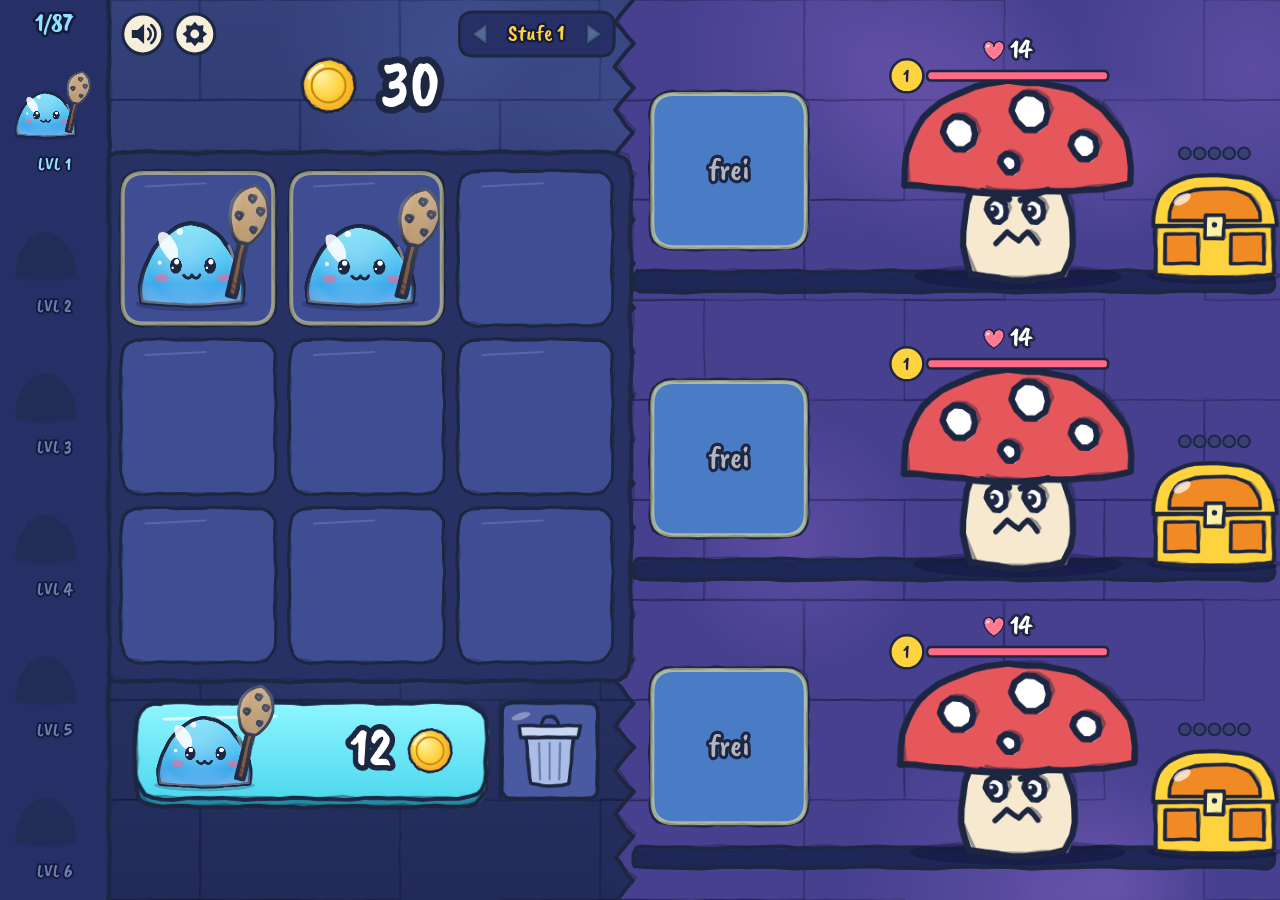
==== commit 0c6fd022: "Patch: Ersatzspeicher bei gesperrtem Browser-Speicher, Statuszeile für Hub-Sicherung in den Einstell" ====
--- a/public/index.html
+++ b/public/index.html
@@ -10,8 +10,25 @@
 html,body{margin:0;height:100%;overflow:hidden;background:#2a3350;color:var(--ink);-webkit-user-select:none;user-select:none;-webkit-touch-callout:none;touch-action:none;overscroll-behavior:none}
 canvas{display:block;width:100vw;height:100vh;height:100dvh;touch-action:none;-webkit-tap-highlight-color:transparent}
 </style><body><canvas id="cv"></canvas><script>
-/* Spielstand aus dem Spiele-Hub einspielen (muss vor dem Spielcode laufen). Der Hub hängt den gespeicherten Stand als #lgh=<Base64url(JSON)> an die Adresse. */
+/* Muss ganz vorn im Spiel stehen, vor dem Spielcode.
+   1. Ist der Browser-Speicher (localStorage) hier gesperrt, etwa weil das Spiel eingebettet im Spiele-Hub läuft, gibt es einen Ersatz im Arbeitsspeicher.
+      Der Spiele-Hub bewahrt den Stand dann auf (siehe Spielstand-Code-Modul).
+   2. Der Hub hängt seinen gespeicherten Stand als #lgh=<Base64url(JSON)> an die Adresse. Er wird hier in den Speicher geschrieben und der Hash entfernt. */
 (function () {
+  var ok = true;
+  try { var t0 = window.localStorage; t0.setItem('__lgh_t', '1'); t0.removeItem('__lgh_t'); } catch (e) { ok = false; }
+  if (!ok) {
+    var m = {}, melde = function () { if (window.__lghAenderung) window.__lghAenderung(); };
+    var shim = {
+      getItem: function (k) { return Object.prototype.hasOwnProperty.call(m, k) ? m[k] : null; },
+      setItem: function (k, v) { if (window.__lghSperre) return; m[k] = String(v); melde(); },
+      removeItem: function (k) { if (window.__lghSperre) return; delete m[k]; melde(); },
+      clear: function () { if (window.__lghSperre) return; m = {}; melde(); },
+      key: function (i) { var k = Object.keys(m); return i < k.length ? k[i] : null; }
+    };
+    Object.defineProperty(shim, 'length', { get: function () { return Object.keys(m).length; } });
+    try { Object.defineProperty(window, 'localStorage', { get: function () { return shim; }, configurable: true }); window.__lghSpeicherErsatz = true; } catch (e) { }
+  }
   try {
     var h = location.hash;
     if (h.indexOf('#lgh=') !== 0) return;
@@ -1181,11 +1198,18 @@
   }
   function einspielen(o) {
     // Das Spiel speichert ggf. beim Verlassen noch einmal. Das würde den neuen Stand überschreiben, deshalb Schreiben bis zum Neuladen sperren.
-    for (var k in o.d) if (Object.prototype.hasOwnProperty.call(o.d, k)) setItem.call(ls, k, String(o.d[k]));
+    for (var k in o.d) if (Object.prototype.hasOwnProperty.call(o.d, k)) { if (ls instanceof Storage) setItem.call(ls, k, String(o.d[k])); else ls.setItem(k, String(o.d[k])); }
     if (window.parent !== window) { try { window.parent.postMessage({ lgh: 'stand', spiel: SPIEL, t: Date.now(), d: dump() }, '*'); } catch (e) { } }
     if (window.__lghMeldenAus) window.__lghMeldenAus();
     Storage.prototype.setItem = function () { };
     location.reload();
+  }
+
+  var hubOk = 0;
+  function zeigeStatus() {
+    var s = document.getElementById('lgh-sc-status'); if (!s) return;
+    if (window.parent === window) { s.textContent = ''; return; }
+    s.textContent = hubOk ? 'Im Spiele-Hub gesichert um ' + new Date(hubOk).toLocaleTimeString('de-DE', { hour: '2-digit', minute: '2-digit', second: '2-digit' }) + ' Uhr.' : 'Noch nicht im Spiele-Hub gesichert.' + (window.__lghSpeicherErsatz ? ' (Der Browser sperrt hier den Speicher, der Hub übernimmt das Sichern.)' : '');
   }
 
   /* Eingebettet im Spiele-Hub: Änderungen am Speicher an den Hub melden, der sie dauerhaft aufbewahrt (siehe Vorlade-Skript). */
@@ -1197,6 +1221,7 @@
       try { var d = dump(); if (Object.keys(d).length) window.parent.postMessage({ lgh: 'stand', spiel: SPIEL, t: Date.now(), d: d }, '*'); } catch (e) { }
     };
     var plan = function () { if (!timer) timer = setTimeout(melden, 800); };
+    window.__lghAenderung = plan;
     var rem = Storage.prototype.removeItem, clr = Storage.prototype.clear;
     Storage.prototype.setItem = function () { var r = setItem.apply(this, arguments); if (this === ls) plan(); return r; };
     Storage.prototype.removeItem = function () { var r = rem.apply(this, arguments); if (this === ls) plan(); return r; };
@@ -1204,7 +1229,11 @@
     window.addEventListener('pagehide', melden);
     document.addEventListener('visibilitychange', function () { if (document.hidden) melden(); });
     setTimeout(melden, 1500);
-    window.__lghMeldenAus = function () { sperre = true; };
+    window.__lghMeldenAus = function () { sperre = true; window.__lghSperre = true; };
+    window.addEventListener('message', function (e) {
+      if (e.source !== window.parent || !e.data || e.data.lgh !== 'ok') return;
+      hubOk = e.data.t; zeigeStatus();
+    });
   }
 
   var css = document.createElement('style');
@@ -1232,6 +1261,7 @@
   dlg.id = 'lgh-sc'; dlg.setAttribute('role', 'dialog'); dlg.setAttribute('aria-modal', 'true'); dlg.setAttribute('aria-label', 'Einstellungen');
   dlg.innerHTML =
     '<div class="box"><h2>Einstellungen</h2><div id="lgh-sc-zeilen"></div>' +
+    '<h3>Spielstand</h3><p id="lgh-sc-status"></p>' +
     '<h3>Spielstand-Code</h3>' +
     '<p>Übertrage deinen Spielstand in ein anderes Fenster, zum Beispiel vom normalen Spiel-Link in den Spiele-Hub.</p>' +
     '<h3>1. Code aus diesem Fenster</h3><textarea id="lgh-sc-aus" readonly></textarea>' +
@@ -1260,7 +1290,7 @@
     });
   }
   function auf() {
-    zeilen();
+    zeilen(); zeigeStatus();
     meldung('');
     el('lgh-sc-ein').value = '';
     el('lgh-sc-aus').value = 'Wird erzeugt …';
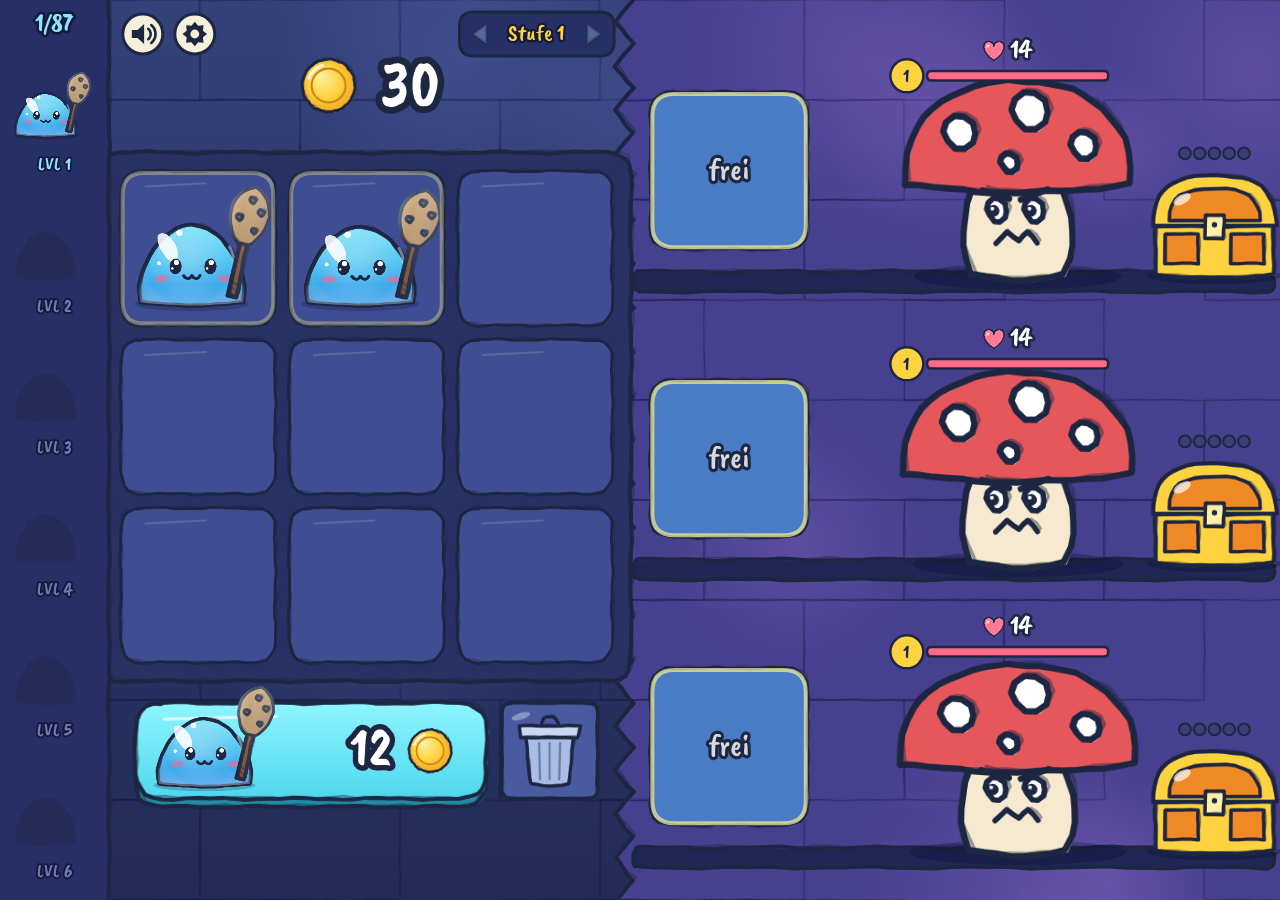
==== commit 8ea5b6d0: "Patch: Spielstand bleibt im Spiele-Hub erhalten Co-Authored-By: Claude Sonnet 5.5 <noreply@anthropic" ====
--- a/public/index.html
+++ b/public/index.html
@@ -1123,7 +1123,7 @@
 Promise.race([Promise.all([document.fonts.load("28px \"Caveat Brush\""), document.fonts.load("18px \"Patrick Hand\"")]), new Promise(r => setTimeout(r, 1500))]).then(start, start);
 window.G = { S, R, buy, apply, tapSlime, update, render, get L() { return L; } };
 
-window.LGH_EIGENER_KNOPF = true;
+window.LGH_SPIEL = "schleimmerge"; window.LGH_EIGENER_KNOPF = true;
 window.LGH_ZEILEN = function () { return [{ text: "Ton", an: !S.mute, setze: function (v) { S.mute = !v; save(); } }]; };
 /* Einstellungen + Spielstand-Code (Teil der Leif-Spiele)
    Der Spielstand liegt im Browser (localStorage) und ist pro Adresse getrennt. Im Spiele-Hub läuft das Spiel eingebettet,
@@ -1132,7 +1132,7 @@
    Das Spiel kann eigene Schalter ergänzen: window.LGH_ZEILEN = function () { return [{ text: 'Ton', an: true, setze: function (v) { } }]; }
    Format: LGH1.<spiel>.<z|p>.<prüfsumme>.<daten>   (z = komprimiert, p = unkomprimiert, Daten = Base64url von {Schlüssel: Wert}) */
 (function () {
-  var SPIEL = 'schleimmerge';
+  var SPIEL = window.LGH_SPIEL || 'spiel';
   if (window.__lghSpielstandCode) return;
   window.__lghSpielstandCode = true;
 
@@ -1236,9 +1236,13 @@
     });
   }
 
+  // Lage des Zahnrads: window.LGH_POS = 'bc' (unten Mitte, Standard), 'br', 'bl', 'tr', 'tl', 'mr' (rechts Mitte), 'ml'
+  var P = window.LGH_POS || 'bc', S6 = '6px', SAFE_B = 'calc(6px + env(safe-area-inset-bottom,0px))', SAFE_T = 'calc(6px + env(safe-area-inset-top,0px))';
+  var POS = { bc: 'left:50%;transform:translateX(-50%);bottom:' + SAFE_B + ';', br: 'right:' + S6 + ';bottom:' + SAFE_B + ';', bl: 'left:' + S6 + ';bottom:' + SAFE_B + ';',
+    tr: 'right:' + S6 + ';top:' + SAFE_T + ';', tl: 'left:' + S6 + ';top:' + SAFE_T + ';', mr: 'right:' + S6 + ';top:50%;margin-top:-17px;', ml: 'left:' + S6 + ';top:50%;margin-top:-17px;' }[P] || '';
   var css = document.createElement('style');
   css.textContent =
-    '#lgh-sc-knopf{position:fixed;z-index:2147483000;left:50%;transform:translateX(-50%);bottom:calc(6px + env(safe-area-inset-bottom,0px));width:34px;height:34px;padding:0;display:grid;place-items:center;border-radius:999px;border:1px solid rgba(255,255,255,.35);background:rgba(20,26,45,.72);color:#fff;opacity:.6;cursor:pointer;-webkit-user-select:none;user-select:none;touch-action:manipulation}' +
+    '#lgh-sc-knopf{position:fixed;z-index:2147483000;' + POS + 'width:34px;height:34px;padding:0;display:grid;place-items:center;border-radius:999px;border:1px solid rgba(255,255,255,.35);background:rgba(20,26,45,.72);color:#fff;opacity:.6;cursor:pointer;-webkit-user-select:none;user-select:none;touch-action:manipulation}' +
     '#lgh-sc-knopf:hover,#lgh-sc-knopf:focus-visible{opacity:1}#lgh-sc-knopf svg{width:18px;height:18px}' +
     '#lgh-sc{position:fixed;inset:0;z-index:2147483001;display:none;align-items:center;justify-content:center;padding:16px;background:rgba(5,8,18,.72);font:15px/1.45 system-ui,-apple-system,sans-serif;color:#e9eefb;-webkit-user-select:text;user-select:text;touch-action:auto}' +
     '#lgh-sc.offen{display:flex}' +
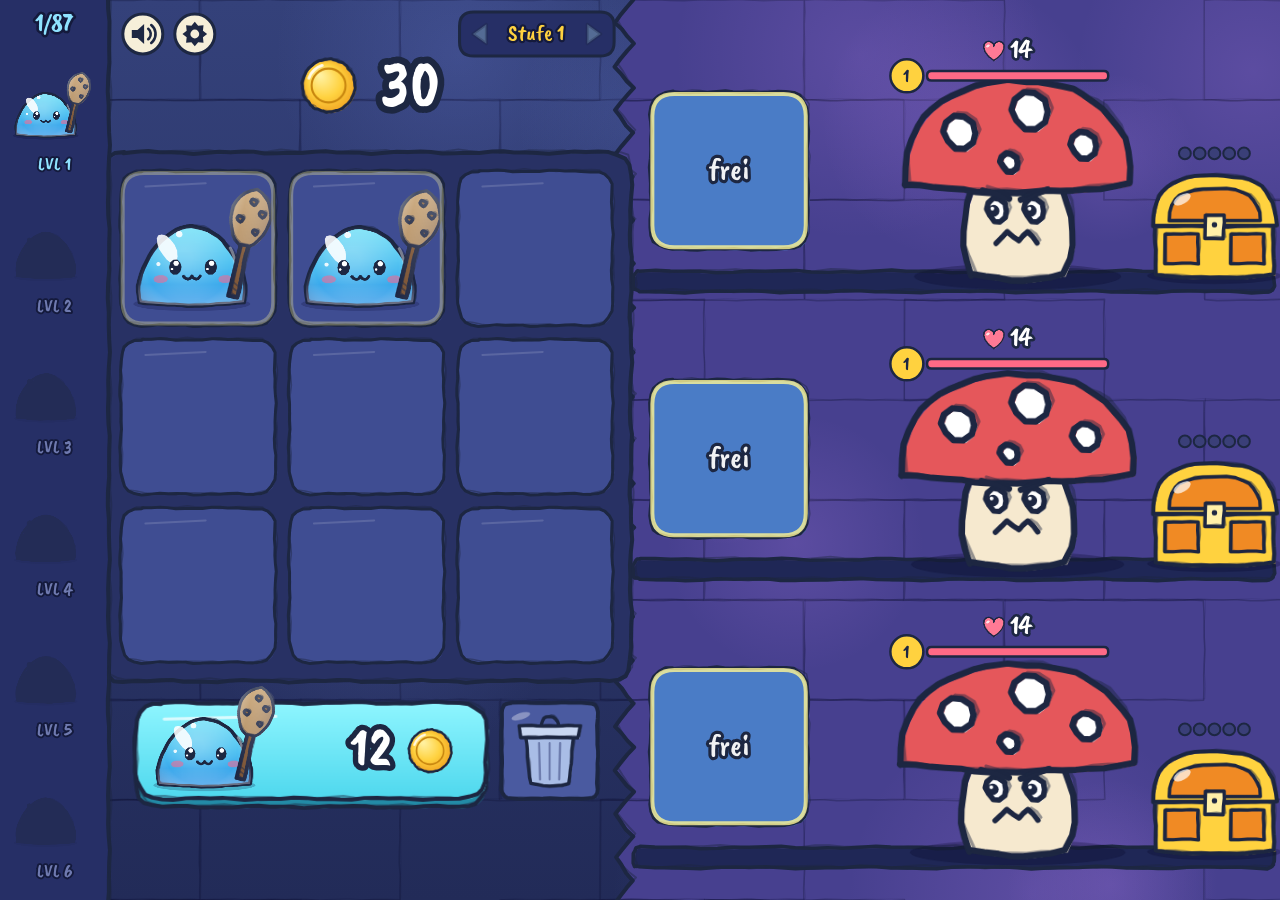
==== commit 75deae72: "Großes Update: DLC „Runenschmiede“ (im Hub kaufbar): Runenwaffen als neue Waffenreihe und das neue S" ====
--- a/public/index.html
+++ b/public/index.html
@@ -759,6 +759,7 @@
     const bh = cs * .62, tw = gw * .94, gp = bh * .16, bx0 = (W - tw) / 2, by0 = gy + gw + cs * .22; L.buy = { x: bx0, y: by0, w: tw - bh - gp, h: bh }; L.bin = { x: bx0 + tw - bh, y: by0, w: bh, h: bh };
     L.list = null;
   }
+  { const o = L.opt; L.ench = { x: o.x + o.w + (land ? 8 : 6), y: o.y, w: o.w, h: o.h }; }
   for (let r = 0; r < 3; r++) for (let c = 0; c < 3; c++) L.cells.push({ x: gx + c * (cs + gap), y: gy + r * (cs + gap), w: cs, h: cs });
   L.grid = { x: gx, y: gy, w: gw, h: gw, cs };
   if (L.list) { L.list.itemH = L.list.w * 1.3; L.list.head = Math.min(48, H * .07); L.list.max = Math.max(0, L.list.head + MAXLVL * L.list.itemH - H + 12); listScroll = clamp(listScroll, 0, L.list.max); }
@@ -832,15 +833,17 @@
   if (S.coins < cost) { buyShake = 1; say("Zu wenig Münzen", b.x + b.w / 2, b.y - 10, "#ffb0b0", 24); sfx.fail(); return; }
   S.coins -= cost; S.buys[sl] = (S.buys[sl] | 0) + 1; S.grid[fc] = sl; gridPop[fc] = 1; const c = L.cells[fc]; puffs(c.x + c.w / 2, c.y + c.h * .8, 5, c.w); sparks(c.x + c.w / 2, c.y + c.h / 2, 6, "#bff7ff", 120); sfx.buy();
 }
-function hitMonster(i, dmg) {
+function hitMonster(i, dmg, chain) {
   const ln = S.lanes[i], r = R[i], Ls = L.lanes[i], crit = Math.random() < .12; if (crit) dmg *= 2;
-  ln.hp -= dmg; r.swing = 1; r.hit = 1; sfx.hit();
+  if (!chain) dmg = enchBefore(i, dmg);   // DLC Runenschmiede
+  ln.hp -= dmg; if (!chain) { r.swing = 1; sfx.hit(); } r.hit = 1;
   say(fmt(dmg), Ls.monX + (Math.random() - .5) * Ls.monH * .5, Ls.floorY - Ls.monH * (.5 + Math.random() * .4), crit ? "#ffe45a" : "#ffffff", crit ? 30 : 22);
   sparks(Ls.monX - Ls.monH * .2, Ls.floorY - Ls.monH * .45, crit ? 7 : 3, crit ? "#ffe45a" : "#ffffff", 120);
+  if (!chain) enchAfter(i, dmg);
   if (ln.hp <= 0) kill(i);
 }
 function kill(i) {
-  const ln = S.lanes[i], r = R[i], Ls = L.lanes[i], rew = rewardOf(ln.stage); S.coins += rew; S.kills++; r.dying = 1;
+  const ln = S.lanes[i], r = R[i], Ls = L.lanes[i], rew = Math.ceil(rewardOf(ln.stage) * enchCoin(i)); S.coins += rew; S.kills++; r.dying = 1;
   coinBurst(Ls.monX, Ls.floorY - Ls.monH * .5, Math.min(10, 4 + Math.floor(Math.log10(rew + 1))), Ls.monH * .2);
   puffs(Ls.monX, Ls.floorY - Ls.monH * .3, 6, Ls.monH); say("+" + fmt(rew), Ls.monX, Ls.floorY - Ls.monH * 1.05, "#ffd23f", 28);
   sfx.kill();
@@ -868,7 +871,7 @@
     const ln = S.lanes[i], r = R[i];
     r.swing = Math.max(0, r.swing - dt * 3.4); r.hit = Math.max(0, r.hit - dt * 5); r.spawn = Math.min(1, r.spawn + dt * 2.2); r.chestAnim = Math.max(0, r.chestAnim - dt * 1.1); r.chestBump = Math.max(0, r.chestBump - dt * 3);
     if (r.dying > 0) { r.dying -= dt * 1.8; if (r.dying <= 0) { r.dying = 0; nextMonster(i); } continue; }
-    if (ln.lvl > 0 && r.spawn >= 1) { r.atk += dt; if (r.atk >= BEAT) { r.atk -= BEAT; hitMonster(i, dpsOf(ln.lvl) * BEAT); } }
+    if (ln.lvl > 0 && r.spawn >= 1) { r.atk += dt; if (r.atk >= BEAT) { r.atk -= BEAT; hitMonster(i, dpsOf(ln.lvl) * BEAT * dlcMult()); } }
   }
   for (let i = 0; i < 9; i++) gridPop[i] = Math.max(0, gridPop[i] - dt * 3.2);
   for (let i = 0; i < 3; i++) lanePop[i] = Math.max(0, lanePop[i] - dt * 3.2);
@@ -934,7 +937,7 @@
   const dx = -SL_OX * k, dy = -SL_OY * k, dw = SL_W * k;
   ctx.drawImage(slimeSprite(l), dx, dy, dw, dw);
   const blink = ((time * .6 + l * .37) % 4) < .12; ctx.drawImage(faceSprite(l, o.attack ? 2 : blink ? 1 : 0), dx, dy, dw, dw);
-  const wk = size * 1.05 / WP_U; ctx.save(); ctx.translate(size * .42, -size * .2); ctx.rotate(o.ang != null ? o.ang : .25 + Math.sin(time * 2 + l) * .04); const wm = weaponMeta(l); ctx.drawImage(weaponFrame(l, time), -wm.ox * wk, -wm.oy * wk, wm.w * wk, wm.w * wk); if (wTier(l) >= 3 && wTier(l) < 7) weaponFx(ctx, l, wTier(l), WP_U * wk); ctx.restore();
+  const wk = size * 1.05 / WP_U; ctx.save(); ctx.translate(size * .42, -size * .2); ctx.rotate(o.ang != null ? o.ang : .25 + Math.sin(time * 2 + l) * .04); const wm = weaponMeta(l); ctx.drawImage(weaponFrameD(l, time), -wm.ox * wk, -wm.oy * wk, wm.w * wk, wm.w * wk); if (runenAn()) runeFx(ctx, l, WP_U * wk, o.col); else if (wTier(l) >= 3 && wTier(l) < 7) weaponFx(ctx, l, wTier(l), WP_U * wk); ctx.restore();
   ctx.restore();
 }
 function drawLocked(l, cx, by, size) { const k = size / SL_U; ctx.globalAlpha = .55; ctx.drawImage(slimeSil(l), cx - SL_OX * k, by - SL_OY * k, SL_W * k, SL_W * k); ctx.globalAlpha = 1; }
@@ -962,9 +965,10 @@
     /* Schleim im Platz */
     if (ln.lvl && !isDrag) {
       const ss = sl.w, size = ss * .74, phase = 1 - r.swing, dx = r.swing > 0 ? Math.sin(clamp((phase - .2) / .5, 0, 1) * Math.PI) * ss * .2 : 0, po = lanePop[i] > 0 ? 1 + Math.sin(lanePop[i] * Math.PI) * .2 : 1;
-      drawSlime(ln.lvl, sl.x + ss * .44, sl.y + ss * .88, size, { ph: i * 2, dx, ang: swingAng(r), attack: r.swing > 0, pop: po });
+      drawSlime(ln.lvl, sl.x + ss * .44, sl.y + ss * .88, size, { ph: i * 2, dx, ang: swingAng(r), attack: r.swing > 0, pop: po, col: enchCol(i) });
       const ds = Math.max(14, ss * .17); ctx.drawImage(weaponSprite(14), sl.x + ss * .04, sl.y + ss * .03, ds * 1.25, ds * 1.25); txt(fmt(dpsOf(ln.lvl)), sl.x + ss * .04 + ds * 1.3, sl.y + ds * .72, ds, "#fff", "left");
     } else if (!ln.lvl && !isDrag) { const pu = .5 + .5 * Math.sin(time * 4); txt("frei", sl.x + sl.w / 2, sl.y + sl.h / 2, Math.max(16, sl.w * .2), "rgba(255,255,255," + (.45 + (hasG && !anyEq ? pu * .5 : 0)) + ")"); }
+    enchBadge(i, sl);
     if (drag && !isDrag && (!ln.lvl || ln.lvl === dl)) { ctx.save(); ctx.strokeStyle = "rgba(255,246,150," + (ln.lvl === dl ? .9 : .4) * (.5 + .5 * Math.sin(time * 6)) + ")"; ctx.lineWidth = 4; rr(ctx, sl.x + 2, sl.y + 2, sl.w - 4, sl.h - 4, sl.w * .14); ctx.stroke(); ctx.restore(); }
     else if (!drag && hasG && !anyEq && !ln.lvl) { ctx.save(); ctx.strokeStyle = "rgba(255,246,150," + (.3 + .5 * Math.sin(time * 4) * .5 + .25) + ")"; ctx.lineWidth = 4; rr(ctx, sl.x + 2, sl.y + 2, sl.w - 4, sl.h - 4, sl.w * .14); ctx.stroke(); ctx.restore(); }
     /* Monster */
@@ -1055,7 +1059,7 @@
 function render() {
   ctx.setTransform(DPR, 0, 0, DPR, 0, 0); ctx.lineJoin = ctx.lineCap = "round"; ctx.clearRect(0, 0, VW, VH);
   ctx.drawImage(bgC, 0, 0, VW, VH);
-  drawList(); drawCounter(); drawMute(); drawOpt(); drawStageSel(); drawGrid(); drawLanes(); drawBuy(); drawBin(); drawParts(); drawBanner();
+  drawList(); drawCounter(); drawMute(); drawOpt(); drawEnchBtn(); drawStageSel(); drawGrid(); drawLanes(); drawBuy(); drawBin(); drawParts(); drawBanner(); drawEnchPanel();
   if (drag) { const sz = L.grid.cs * .8, rc = drag; ctx.save(); ctx.fillStyle = "rgba(10,10,40,.3)"; ctx.beginPath(); ctx.ellipse(rc.x, rc.y + sz * .42, sz * .42, sz * .08, 0, 0, 7); ctx.fill(); ctx.restore(); drawSlime(drag.lvl, rc.x, rc.y + sz * .35, sz, { ph: 3, ang: .45 }); }
 }
 
@@ -1069,6 +1073,7 @@
 }
 let down = null;
 cv.addEventListener("pointerdown", e => {
+  if (enchPointer(e)) return;
   e.preventDefault(); try { cv.setPointerCapture(e.pointerId); } catch (x) { } audio(); const p = pt(e); down = { x: p.x, y: p.y, t: performance.now(), moved: 0, mode: null, scroll: listScroll };
   if (L.mute && inR(p, L.mute)) { down.mode = "mute"; return; }
   if (L.opt && inR(p, L.opt)) { down.mode = "opt"; return; }
@@ -1124,7 +1129,193 @@
 window.G = { S, R, buy, apply, tapSlime, update, render, get L() { return L; } };
 
 window.LGH_SPIEL = "schleimmerge"; window.LGH_EIGENER_KNOPF = true;
-window.LGH_ZEILEN = function () { return [{ text: "Ton", an: !S.mute, setze: function (v) { S.mute = !v; save(); } }]; };
+window.LGH_ZEILEN = function () { return [{ text: "Ton", an: !S.mute, setze: function (v) { S.mute = !v; save(); } }].concat(DLC.besitz ? [{ text: "Runenwaffen", an: S.ench.runen, setze: function (v) { S.ench.runen = v; save(); } }] : []); };
+"use strict";
+/* ===== DLC „Runenschmiede“: Runenwaffen (neue Waffenreihe) und Verzauberungen =====
+   Gekauft wird nur im Leif Game Hub (dort mit Hexis, dem Guthaben des Hubs). Das Spiel fragt den Hub per postMessage
+   ({lgh:"dlc", spiel, aktion:"frage"}) und bekommt Besitz und Preis zurück. Ohne Hub (oder ohne Kauf) bleibt alles wie vorher:
+   Verzauberungen und Runenwaffen wirken dann nicht, der Spielstand bleibt aber erhalten. */
+const DLC_ID = "schleimmerge-runen", RUNEN_BONUS = .15, ENCH_MAX = 10;
+const DLC = { besitz: false, preis: 0, guthaben: 0, antwort: false, imHub: window.parent !== window };
+const ENCH = [
+  { k: "flamme", name: "Flamme", col: "#ff7a2a", txt: n => "+" + 12 * n + "% Schaden" },
+  { k: "frost", name: "Frost", col: "#6fe0ff", txt: n => 5 * n + "% Eisschlag (3× Schaden)" },
+  { k: "glueck", name: "Glück", col: "#7be06a", txt: n => "+" + 10 * n + "% Münzen" },
+  { k: "blitz", name: "Blitz", col: "#ffe45a", txt: n => 6 * n + "% Kettenblitz (alle Bahnen)" }
+];
+/* Spielstand: Stufen der Verzauberungen, welche Bahn welche trägt, Stil der Waffen */
+(function enchNorm() {
+  const e = S.ench && typeof S.ench === "object" ? S.ench : {}, lv = {}, b = Array.isArray(e.bahn) ? e.bahn : [];
+  for (const x of ENCH) lv[x.k] = clamp((e.lv && e.lv[x.k]) | 0, 0, ENCH_MAX);
+  S.ench = { lv, bahn: [0, 1, 2].map(i => ENCH.some(x => x.k === b[i]) ? b[i] : null), runen: e.runen !== false };
+})();
+
+/* ---------- Verbindung zum Hub ---------- */
+if (DLC.imHub) {
+  window.addEventListener("message", e => {
+    if (e.source !== window.parent) return; const d = e.data;
+    if (!d || d.lgh !== "dlc" || d.spiel !== "schleimmerge") return;
+    const k = (d.katalog || []).find(x => x.id === DLC_ID);
+    DLC.antwort = true; DLC.besitz = !!(k && k.besitz); DLC.preis = k ? k.preis | 0 : 0; DLC.guthaben = d.guthaben | 0;
+    if (!DLC.besitz) EM.open = false;
+  });
+  const frage = () => { try { window.parent.postMessage({ lgh: "dlc", spiel: "schleimmerge", aktion: "frage" }, "*"); } catch (e) { } };
+  frage(); setTimeout(() => { if (!DLC.antwort) frage(); }, 2000); setTimeout(() => { if (!DLC.antwort) frage(); }, 6000);
+}
+function dlcKaufen() { try { window.parent.postMessage({ lgh: "dlc", spiel: "schleimmerge", aktion: "kaufen", id: DLC_ID }, "*"); } catch (e) { } }
+const runenAn = () => DLC.besitz && S.ench.runen;
+const dlcMult = () => runenAn() ? 1 + RUNEN_BONUS : 1;
+const btnSichtbar = () => DLC.besitz || (DLC.imHub && DLC.antwort && DLC.preis > 0);
+
+/* ---------- Runenwaffen: dieselben 84 Waffen als dunkler Stein mit leuchtenden Runen ---------- */
+const RUNE_COL = ["#ffb35a", "#9fe6ff", "#ffe27a", "#7ff0ff", "#ff7a3a", "#e08cff", "#9aa6ff", "#ffffff"], runeCache = {};
+function runeSprite(l) {
+  if (runeCache[l]) return runeCache[l];
+  const base = weaponFrame(l, 0), t = wTier(l), wm = weaponMeta(l), o = mkCanvas(base.width, base.height), g = o.getContext("2d"), col = RUNE_COL[t];
+  const hd = t === 7 ? [0, -.7] : HEAD[wType(l)], U = WP_U;
+  g.drawImage(base, 0, 0);
+  g.globalCompositeOperation = "source-atop";
+  g.fillStyle = "rgba(22,14,50,.68)"; g.fillRect(0, 0, o.width, o.height);          // dunkler Stein
+  g.save(); g.translate(wm.ox, wm.oy); g.lineCap = g.lineJoin = "round";
+  for (const [lw, c] of [[.05, col], [.016, "#ffffff"]]) {                          // Runen entlang der Waffe, außen farbig, innen weiß
+    g.strokeStyle = c; g.lineWidth = lw * U; g.beginPath();
+    for (let i = 0; i < 6; i++) {
+      const y = (.06 - i * .17) * U, x = hd[0] * .2 * U, h = .055 * U, v = (i + l) % 3;
+      g.moveTo(x, y - h); g.lineTo(x, y + h);
+      if (v === 0) { g.moveTo(x - h * .8, y - h * .2); g.lineTo(x, y - h * .9); g.lineTo(x + h * .8, y - h * .2); }
+      else if (v === 1) { g.moveTo(x - h * .8, y + h * .7); g.lineTo(x, y); g.lineTo(x + h * .8, y + h * .7); }
+      else { g.moveTo(x - h * .7, y - h * .5); g.lineTo(x + h * .7, y + h * .5); }
+    }
+    g.stroke();
+  }
+  g.restore();
+  g.globalCompositeOperation = "destination-over";                                  // Leuchten hinter der Waffe
+  const gx = wm.ox + hd[0] * U, gy = wm.oy + hd[1] * U, rg = g.createRadialGradient(gx, gy, U * .02, gx, gy, U * .62);
+  rg.addColorStop(0, hexA(col, .4)); rg.addColorStop(1, hexA(col, 0)); g.fillStyle = rg; g.fillRect(0, 0, o.width, o.height);
+  return runeCache[l] = o;
+}
+const weaponFrameD = (l, tm) => runenAn() ? runeSprite(l) : weaponFrame(l, tm);
+function runeFx(c, l, u, col) {   // c: Kontext am Griff der Waffe, wie bei weaponFx
+  const t = wTier(l), h = t === 7 ? [0, -.7] : HEAD[wType(l)], ax = h[0] * u, ay = h[1] * u, cc = col || RUNE_COL[t], pr = .5 + .5 * Math.sin(time * 3 + l);
+  c.save(); c.globalCompositeOperation = "lighter";
+  const rg = c.createRadialGradient(ax, ay, 0, ax, ay, u * .55); rg.addColorStop(0, hexA(cc, .2 + .2 * pr)); rg.addColorStop(1, hexA(cc, 0)); c.fillStyle = rg; c.fillRect(ax - u * .6, ay - u * .6, u * 1.2, u * 1.2);
+  c.fillStyle = cc;
+  for (let i = 0; i < 4; i++) { const ph = (time * .7 + i / 4 + l * .13) % 1; c.globalAlpha = Math.sin(ph * Math.PI); sparklePath(c, ax + Math.sin(i * 2.3 + l) * u * .18, ay + u * .1 - ph * u * .55, u * .05 * (1 - ph * .4)); c.fill(); }
+  c.restore();
+}
+
+/* ---------- Verzauberungen ---------- */
+const enchLane = i => { if (!DLC.besitz) return null; const k = S.ench.bahn[i], e = ENCH.find(x => x.k === k); return e && S.ench.lv[k] > 0 ? e : null; };
+const enchCol = i => { const e = enchLane(i); return e ? e.col : null; };
+const enchCost = lv => Math.ceil(rewardOf(S.unlocked) * 6 * Math.pow(1.9, lv));
+function enchBefore(i, dmg) {   // vor dem Schlag: Flamme und Frost
+  const e = enchLane(i); if (!e) return dmg; const n = S.ench.lv[e.k], r = R[i], Ls = L.lanes[i], mx = Ls.monX, my = Ls.floorY - Ls.monH * .55;
+  if (e.k === "flamme") { dmg *= 1 + .12 * n; sparks(mx - Ls.monH * .1, my, 4, "#ff9a3a", 140); }
+  else if (e.k === "frost") {
+    if (r.frozen) { r.frozen = false; dmg *= 3; say("Eis! ×3", mx, my - Ls.monH * .35, "#9fe6ff", 28); sparks(mx, my, 10, "#bff4ff", 190); }
+    else if (Math.random() < .05 * n) { r.frozen = true; say("Eingefroren", mx, my - Ls.monH * .35, "#9fe6ff", 22); sparks(mx, my, 5, "#bff4ff", 110); }
+  }
+  return dmg;
+}
+function enchAfter(i, dmg) {   // nach dem Schlag: Blitz springt auf die anderen Bahnen
+  const e = enchLane(i); if (!e || e.k !== "blitz" || Math.random() >= .06 * S.ench.lv.blitz) return;
+  for (let j = 0; j < 3; j++) if (j !== i && R[j].dying <= 0 && R[j].spawn >= 1) {
+    const Lj = L.lanes[j]; sparks(Lj.monX, Lj.floorY - Lj.monH * .5, 9, "#ffe45a", 210); say("Blitz!", Lj.monX, Lj.floorY - Lj.monH * 1.0, "#ffe45a", 24);
+    hitMonster(j, dmg * .6, true);
+  }
+}
+const enchCoin = i => { const e = enchLane(i); return e && e.k === "glueck" ? 1 + .1 * S.ench.lv.glueck : 1; };
+function enchUp(k) {
+  const n = S.ench.lv[k]; if (n >= ENCH_MAX) return;
+  const cost = enchCost(n); if (S.coins < cost) { EM.msg = { t: "Zu wenig Münzen", at: time }; sfx.fail(); return; }
+  S.coins -= cost; S.ench.lv[k] = n + 1; sfx.buy(); sfx.merge(n + 4); save();
+  EM.pulse = { k, at: time };
+}
+
+/* ---------- Zeichnen: Glyphen, Knopf, Fenster ---------- */
+function enchGlyph(c, k, cx, cy, r) {
+  c.save(); c.translate(cx, cy); c.lineJoin = c.lineCap = "round";
+  const path = f => { c.beginPath(); f(); }, both = (lw, fill) => { c.strokeStyle = INK; c.lineWidth = lw * 1.9; c.stroke(); if (fill) { c.fillStyle = "#fff"; c.fill(); } else { c.strokeStyle = "#fff"; c.lineWidth = lw; c.stroke(); } };
+  if (k === "flamme") { path(() => { c.moveTo(0, -r * .8); c.bezierCurveTo(r * .7, -r * .2, r * .55, r * .7, 0, r * .75); c.bezierCurveTo(-r * .6, r * .7, -r * .7, -r * .1, -r * .2, -r * .35); c.bezierCurveTo(-r * .1, -r * .55, 0, -r * .6, 0, -r * .8); c.closePath(); }); both(r * .1, true); }
+  else if (k === "frost") { for (let i = 0; i < 3; i++) { const a = i * Math.PI / 3; path(() => { c.moveTo(Math.cos(a) * r * .75, Math.sin(a) * r * .75); c.lineTo(-Math.cos(a) * r * .75, -Math.sin(a) * r * .75); }); both(r * .16, false); } }
+  else if (k === "glueck") { for (const [x, y] of [[-.34, -.34], [.34, -.34], [-.34, .34], [.34, .34]]) { path(() => c.arc(x * r, y * r, r * .32, 0, 7)); both(r * .08, true); } }
+  else if (k === "blitz") { path(() => { c.moveTo(r * .22, -r * .85); c.lineTo(-r * .45, r * .1); c.lineTo(-r * .02, r * .1); c.lineTo(-r * .22, r * .85); c.lineTo(r * .45, -r * .15); c.lineTo(r * .02, -r * .15); c.closePath(); }); both(r * .1, true); }
+  c.restore();
+}
+function hexPath(c, cx, cy, r) { c.beginPath(); for (let i = 0; i < 6; i++) { const a = Math.PI / 6 + i * Math.PI / 3 - Math.PI / 2 + Math.PI / 6; i ? c.lineTo(cx + Math.cos(a) * r, cy + Math.sin(a) * r) : c.moveTo(cx + Math.cos(a) * r, cy + Math.sin(a) * r); } c.closePath(); }
+function enchBadge(i, sl) {
+  const e = enchLane(i); if (!e) return; const r = Math.max(11, sl.w * .13), cx = sl.x + sl.w - r * 1.1, cy = sl.y + r * 1.2;
+  ctx.save(); ctx.lineWidth = 3; ctx.strokeStyle = INK; ctx.fillStyle = e.col; ctx.beginPath(); ctx.arc(cx, cy, r, 0, 7); ctx.fill(); ctx.stroke(); enchGlyph(ctx, e.k, cx, cy, r * .72); ctx.restore();
+}
+function drawEnchBtn() {
+  const m = L.ench; if (!m || !btnSichtbar()) return; const cx = m.x + m.w / 2, cy = m.y + m.h / 2, r = m.w / 2;
+  ctx.save(); ctx.lineJoin = ctx.lineCap = "round"; ctx.lineWidth = 3; ctx.strokeStyle = INK;
+  const gr = ctx.createLinearGradient(m.x, m.y, m.x + m.w, m.y + m.h);
+  if (DLC.besitz) { gr.addColorStop(0, "#9a7bff"); gr.addColorStop(1, "#5a3fd0"); } else { gr.addColorStop(0, "#ffd36b"); gr.addColorStop(1, "#ff8a4a"); }
+  hexPath(ctx, cx, cy, r + 1); ctx.fillStyle = gr; ctx.fill(); ctx.stroke();
+  if (DLC.besitz) { ctx.strokeStyle = "#fff"; ctx.lineWidth = 3; ctx.beginPath(); ctx.moveTo(cx, cy - r * .5); ctx.lineTo(cx, cy + r * .5); ctx.moveTo(cx - r * .32, cy - r * .12); ctx.lineTo(cx, cy - r * .5); ctx.lineTo(cx + r * .32, cy - r * .12); ctx.moveTo(cx - r * .3, cy + r * .28); ctx.lineTo(cx + r * .3, cy + r * .02); ctx.stroke(); }
+  else txt("DLC", cx, cy + 1, r * .72, "#3a2300", "center", "rgba(0,0,0,0)");
+  ctx.restore();
+}
+const EM = { open: false, zones: [], u: 1, px: 0, py: 0, msg: null, pulse: null };
+function drawEnchPanel() {
+  if (!EM.open) return;
+  const u = Math.min((VW - 12) / 560, (VH - 12) / 640, 1.3), pw = 560 * u, ph = 640 * u, px = (VW - pw) / 2, py = (VH - ph) / 2, Z = [];
+  EM.u = u; EM.px = px; EM.py = py;
+  ctx.save(); ctx.fillStyle = "rgba(8,10,30,.74)"; ctx.fillRect(0, 0, VW, VH);
+  ctx.translate(px, py); ctx.scale(u, u); ctx.lineJoin = ctx.lineCap = "round";
+  ctx.lineWidth = 4; ctx.strokeStyle = INK; ctx.fillStyle = "#222a5e"; rr(ctx, 0, 0, 560, 640, 22); ctx.fill(); ctx.stroke();
+  const zone = (x, y, w, h, f) => Z.push({ x, y, w, h, f });
+  zone(0, 0, 560, 640, () => { });   // Tippen ins Fenster schließt es nicht
+  txt("Verzauberungen", 24, 36, 32, "#ffd23f", "left", "#141a3c");
+  ctx.drawImage(coinSprite(), 300, 20, 32, 32); txt(fmt(S.coins), 340, 36, 26, "#fff", "left", "#141a3c");
+  ctx.lineWidth = 3; ctx.strokeStyle = INK; ctx.fillStyle = "#3a3f78"; rr(ctx, 508, 14, 40, 40, 12); ctx.fill(); ctx.stroke();
+  ctx.strokeStyle = "#fff"; ctx.lineWidth = 4; ctx.beginPath(); ctx.moveTo(520, 26); ctx.lineTo(536, 42); ctx.moveTo(536, 26); ctx.lineTo(520, 42); ctx.stroke();
+  zone(508, 14, 40, 40, () => { EM.open = false; });
+  ENCH.forEach((e, a) => {
+    const y = 70 + a * 64, n = S.ench.lv[e.k], pul = EM.pulse && EM.pulse.k === e.k && time - EM.pulse.at < .5 ? 1 + Math.sin((time - EM.pulse.at) / .5 * Math.PI) * .18 : 1;
+    ctx.fillStyle = "#2b3470"; ctx.lineWidth = 3; ctx.strokeStyle = INK; rr(ctx, 12, y, 536, 58, 14); ctx.fill(); ctx.stroke();
+    ctx.save(); ctx.translate(44, y + 29); ctx.scale(pul, pul); ctx.fillStyle = e.col; ctx.lineWidth = 3; ctx.beginPath(); ctx.arc(0, 0, 22, 0, 7); ctx.fill(); ctx.stroke(); enchGlyph(ctx, e.k, 0, 0, 16); ctx.restore();
+    txt(e.name + "  Stufe " + n + "/" + ENCH_MAX, 80, y + 19, 24, "#fff", "left", "#141a3c");
+    txt(n ? e.txt(n) : "noch nicht aufgewertet", 80, y + 43, 17, n ? "#bff7ff" : "#8f98c8", "left", "#141a3c");
+    const bx = 380, by = y + 7, bw = 160, bh = 44;
+    if (n >= ENCH_MAX) { ctx.fillStyle = "#3a3f78"; rr(ctx, bx, by, bw, bh, 12); ctx.fill(); ctx.stroke(); txt("Maximal", bx + bw / 2, by + bh / 2, 22, "#ffd23f", "center", "#141a3c"); }
+    else {
+      const cost = enchCost(n), can = S.coins >= cost; ctx.fillStyle = can ? "#2f9d63" : "#3a3f78"; rr(ctx, bx, by, bw, bh, 12); ctx.fill(); ctx.stroke();
+      txt("+", bx + 20, by + bh / 2, 28, can ? "#fff" : "#9aa2d0", "center", "#141a3c"); ctx.drawImage(coinSprite(), bx + 38, by + 8, 28, 28); txt(fmt(cost), bx + 72, by + bh / 2, 24, can ? "#fff" : "#aab2e0", "left", "#141a3c");
+      zone(bx, by, bw, bh, () => enchUp(e.k));
+    }
+  });
+  txt("Welche Verzauberung trägt welche Bahn?", 24, 346, 20, "#ffd23f", "left", "#141a3c");
+  for (let i = 0; i < 3; i++) {
+    const y = 364 + i * 56; txt("Bahn " + (i + 1), 24, y + 26, 22, "#fff", "left", "#141a3c");
+    for (let c = 0; c < 5; c++) {
+      const e = c ? ENCH[c - 1] : null, x = 112 + c * 86, can = !e || S.ench.lv[e.k] > 0, sel = (e ? e.k : null) === S.ench.bahn[i];
+      ctx.save(); ctx.globalAlpha = can ? 1 : .35; ctx.lineWidth = sel ? 4 : 3; ctx.strokeStyle = sel ? "#ffd23f" : INK; ctx.fillStyle = sel ? "#4a55a8" : "#2b3470"; rr(ctx, x, y + 4, 76, 44, 12); ctx.fill(); ctx.stroke();
+      if (e) { ctx.fillStyle = e.col; ctx.lineWidth = 2.5; ctx.strokeStyle = INK; ctx.beginPath(); ctx.arc(x + 38, y + 26, 16, 0, 7); ctx.fill(); ctx.stroke(); enchGlyph(ctx, e.k, x + 38, y + 26, 12); }
+      else txt("keine", x + 38, y + 27, 20, "#c9d1ff", "center", "#141a3c");
+      ctx.restore(); if (can) zone(x, y + 4, 76, 44, () => { S.ench.bahn[i] = e ? e.k : null; sfx.move(); save(); });
+    }
+  }
+  ctx.lineWidth = 3; ctx.strokeStyle = INK; ctx.fillStyle = "#2b3470"; rr(ctx, 12, 546, 536, 64, 14); ctx.fill(); ctx.stroke();
+  txt("Runenwaffen", 28, 568, 24, "#fff", "left", "#141a3c"); txt("Neue Waffenreihe, +" + Math.round(RUNEN_BONUS * 100) + "% Schaden", 28, 594, 17, "#bff7ff", "left", "#141a3c");
+  ctx.fillStyle = S.ench.runen ? "#2f9d63" : "#3a3f78"; rr(ctx, 380, 556, 160, 44, 12); ctx.fill(); ctx.stroke(); txt(S.ench.runen ? "An" : "Aus", 460, 579, 24, "#fff", "center", "#141a3c");
+  zone(380, 556, 160, 44, () => { S.ench.runen = !S.ench.runen; sfx.pick(); save(); });
+  txt("Die Verzauberung wirkt auf den Schleim, der in der Bahn kämpft.", 280, 626, 15, "#8f98c8", "center", "#141a3c");
+  if (EM.msg && time - EM.msg.at < 1.4) txt(EM.msg.t, 280, 332, 24, "#ffb0b0", "center", "#141a3c");
+  ctx.restore(); EM.zones = Z;
+}
+function enchPointer(e) {   // true, wenn die Eingabe dem Verzauberungs-Knopf oder -Fenster gehört
+  const p = pt(e);
+  if (EM.open) {
+    e.preventDefault(); const vx = (p.x - EM.px) / EM.u, vy = (p.y - EM.py) / EM.u;
+    if (vx < 0 || vy < 0 || vx > 560 || vy > 640) { EM.open = false; return true; }
+    for (let i = EM.zones.length - 1; i >= 0; i--) { const z = EM.zones[i]; if (vx >= z.x && vx <= z.x + z.w && vy >= z.y && vy <= z.y + z.h) { z.f(); break; } }
+    return true;
+  }
+  if (L.ench && btnSichtbar() && inR(p, L.ench)) { e.preventDefault(); audio(); if (DLC.besitz) { EM.open = true; sfx.pick(); } else dlcKaufen(); return true; }
+  return false;
+}
 /* Einstellungen + Spielstand-Code (Teil der Leif-Spiele)
    Der Spielstand liegt im Browser (localStorage) und ist pro Adresse getrennt. Im Spiele-Hub läuft das Spiel eingebettet,
    dort sehen Browser einen eigenen, leeren Speicher. Mit dem Code lässt sich der Spielstand von einem Fenster ins andere kopieren.
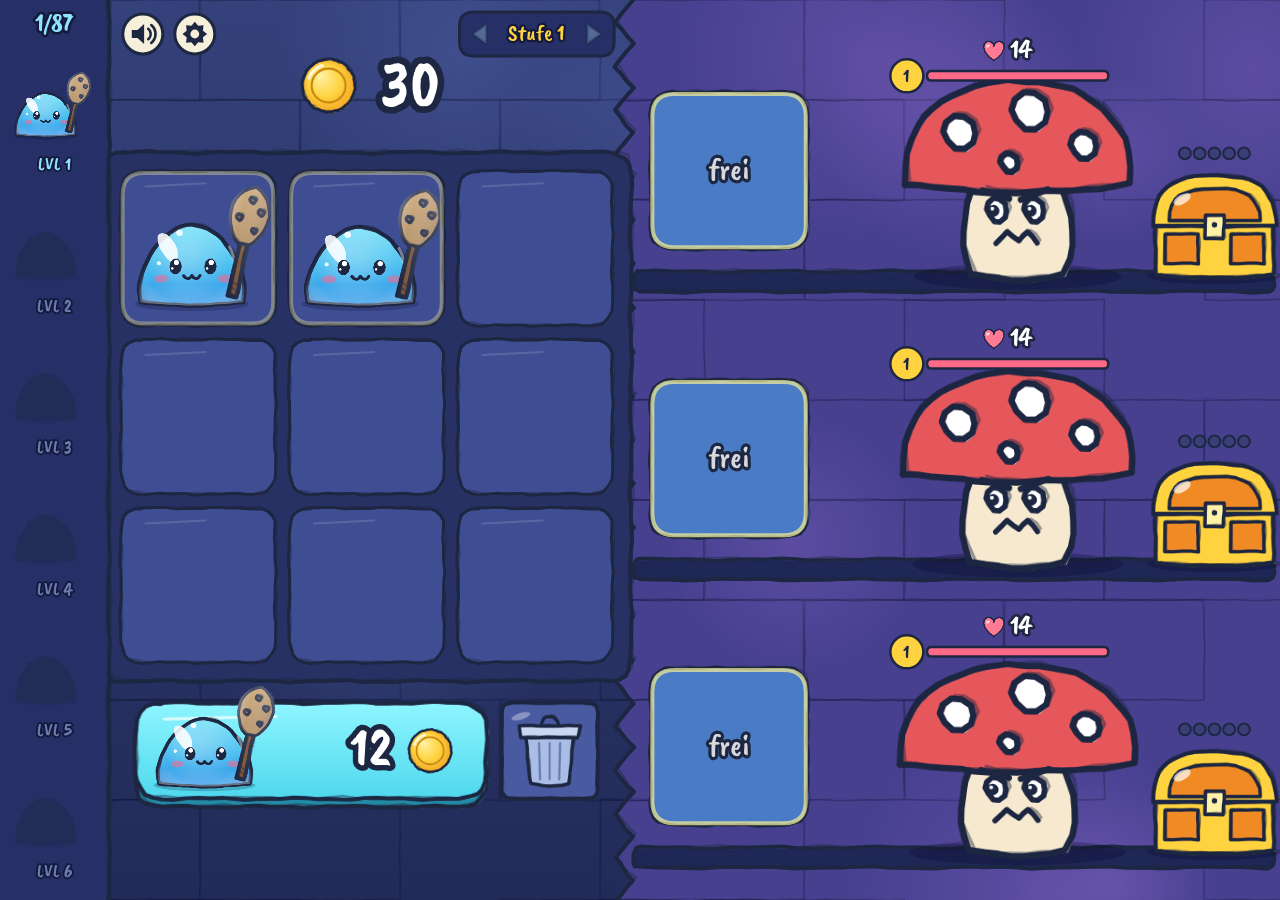
==== commit 0ff89cfc: "Kleines Update: DLC Runenschmiede neu: Runenwaffen sind einzelne Waffen (20 % Chance, +50 % Schaden," ====
--- a/public/index.html
+++ b/public/index.html
@@ -655,15 +655,16 @@
 const cv = $("cv"), ctx = cv.getContext("2d");
 let VW = 0, VH = 0, DPR = 1, L = null, time = 0;
 const SAVEKEY = "schleimmerge.v1";
-const newLane = () => ({ lvl: 0, stage: 1, hp: hpOf(1), chest: 0 });
+const newLane = () => ({ lvl: 0, rune: 0, stage: 1, hp: hpOf(1), chest: 0 });
 const ownedUnits = sl => { let u = 0; for (const v of S.grid) if (v > 0) u += Math.pow(2, v - sl); for (const l of S.lanes) if (l.lvl > 0) u += Math.pow(2, l.lvl - sl); return u; };
-const fresh = () => ({ v: 1, coins: 30, grid: [1, 1, 0, 0, 0, 0, 0, 0, 0], lanes: [newLane(), newLane(), newLane()], buys: {}, best: 1, kills: 0, merges: 0, unlocked: 1, sel: 1, saved: Date.now() });
+const fresh = () => ({ v: 1, coins: 30, grid: [1, 1, 0, 0, 0, 0, 0, 0, 0], gridR: [0, 0, 0, 0, 0, 0, 0, 0, 0], lanes: [newLane(), newLane(), newLane()], buys: {}, best: 1, kills: 0, merges: 0, unlocked: 1, sel: 1, saved: Date.now() });
 function load() {
   try {
     const s = JSON.parse(localStorage.getItem(SAVEKEY));
     if (s && s.v === 1 && Array.isArray(s.grid) && s.grid.length === 9 && Array.isArray(s.lanes) && s.lanes.length === 3) {
       s.grid = s.grid.map(v => clamp(v | 0, 0, MAXLVL));
-      s.lanes.forEach(l => { l.lvl = clamp(l.lvl | 0, 0, MAXLVL); l.stage = Math.max(1, l.stage | 0); if (!(l.hp > 0)) l.hp = hpOf(l.stage); l.chest = l.chest | 0; });
+      s.gridR = s.grid.map((v, i) => v > 0 && Array.isArray(s.gridR) && s.gridR[i] ? 1 : 0);   // DLC Runenschmiede: welche Waffen im Raster Runenwaffen sind
+      s.lanes.forEach(l => { l.lvl = clamp(l.lvl | 0, 0, MAXLVL); l.rune = l.lvl > 0 && l.rune ? 1 : 0; l.stage = Math.max(1, l.stage | 0); if (!(l.hp > 0)) l.hp = hpOf(l.stage); l.chest = l.chest | 0; });
       /* Stufenwahl: alte Spielstände kannten pro Bahn eine eigene Stufe. Freigeschaltet ist nun die höchste, die eine Bahn erreicht hatte;
          ausgewählt wird diese Stufe, und alle Bahnen kämpfen dort (Bahnen weiter hinten bekommen ein frisches Monster). */
       const mx = Math.max(1, ...s.lanes.map(l => l.stage));
@@ -727,7 +728,8 @@
 /* Jeder Boss ist einzigartig: Kopfstück wechselt, und nach jedem Durchlauf durch alle Monsterarten kommt ein neuer Farbton dazu */
 const monInfo = st => { const n = Math.floor((st - 1) / 10) + 1, boss = isBoss(st); return { kind: (n - 1) % MONS.length, tint: Math.floor((st - 1) / 60), boss, acc: (n - 1 + Math.floor((n - 1) / MONS.length)) % 6, deg: boss ? Math.floor((n - 1) / MONS.length) * 61 : 0 }; };
 const getL = r => r.t === "g" ? S.grid[r.i] : S.lanes[r.i].lvl;
-const setL = (r, v) => { if (r.t === "g") S.grid[r.i] = v; else S.lanes[r.i].lvl = v; if (v > S.best) S.best = v; };
+const getR = r => (r.t === "g" ? S.gridR[r.i] : S.lanes[r.i].rune) ? 1 : 0;   // Runenwaffe? (DLC Runenschmiede)
+const setL = (r, v, ru) => { const f = v > 0 && ru ? 1 : 0; if (r.t === "g") { S.grid[r.i] = v; S.gridR[r.i] = f; } else { S.lanes[r.i].lvl = v; S.lanes[r.i].rune = f; } if (v > S.best) S.best = v; };
 const popOf = r => r.t === "g" ? gridPop : lanePop;
 const refRect = r => r.t === "g" ? L.cells[r.i] : L.lanes[r.i].slot;
 const freeCell = () => S.grid.indexOf(0);
@@ -815,23 +817,23 @@
 function coinBurst(x, y, n, size) { for (let i = 0; i < n; i++) { const a = -Math.PI / 2 + (Math.random() - .5) * 2.2, v = 150 + Math.random() * 170; parts.push({ type: "coin", x, y, vx: Math.cos(a) * v, vy: Math.sin(a) * v, t: -Math.random() * .1, life: 1, size, phase: 0 }); } }
 
 function merge(src, dst) {
-  const a = getL(src); setL(dst, a + 1); setL(src, 0); S.merges++; popOf(dst)[dst.i] = 1; const rc = refRect(dst), cx = rc.x + rc.w / 2, cy = rc.y + rc.h * .55;
+  const a = getL(src), ru = mergeRune(getR(src), getR(dst)); setL(dst, a + 1, ru); setL(src, 0); S.merges++; popOf(dst)[dst.i] = 1; const rc = refRect(dst), cx = rc.x + rc.w / 2, cy = rc.y + rc.h * .55;
   sparks(cx, cy, 14, "#fff6a8", 190); puffs(cx, cy + rc.h * .2, 4, rc.w); sfx.merge(a + 1);
   if (a + 1 > bestShown) { bestShown = a + 1; banner = { lvl: a + 1, t: 0 }; sparks(cx, cy, 14, "#ffd1ff", 230); }
 }
 function apply(src, dst) {
   if (src.t === dst.t && src.i === dst.i) return;
-  const a = getL(src), b = getL(dst);
+  const a = getL(src), b = getL(dst), ra = getR(src), rb = getR(dst);
   if (!a) return;
-  if (!b) { setL(dst, a); setL(src, 0); popOf(dst)[dst.i] = .6; sfx.move(); }
+  if (!b) { setL(dst, a, ra); setL(src, 0); popOf(dst)[dst.i] = .6; sfx.move(); }
   else if (a === b && a < MAXLVL) merge(src, dst);
-  else { setL(dst, a); setL(src, b); popOf(dst)[dst.i] = .6; popOf(src)[src.i] = .6; sfx.move(); }
+  else { setL(dst, a, ra); setL(src, b, rb); popOf(dst)[dst.i] = .6; popOf(src)[src.i] = .6; sfx.move(); }
 }
 function buy() {
   const sl = spawnLvl(S.best), cost = costOf(sl, ownedUnits(sl)), b = L.buy, fc = freeCell();
   if (fc < 0) { buyShake = 1; say("Kein Platz mehr", b.x + b.w / 2, b.y - 10, "#ffb0b0", 24); sfx.fail(); return; }
   if (S.coins < cost) { buyShake = 1; say("Zu wenig Münzen", b.x + b.w / 2, b.y - 10, "#ffb0b0", 24); sfx.fail(); return; }
-  S.coins -= cost; S.buys[sl] = (S.buys[sl] | 0) + 1; S.grid[fc] = sl; gridPop[fc] = 1; const c = L.cells[fc]; puffs(c.x + c.w / 2, c.y + c.h * .8, 5, c.w); sparks(c.x + c.w / 2, c.y + c.h / 2, 6, "#bff7ff", 120); sfx.buy();
+  S.coins -= cost; S.buys[sl] = (S.buys[sl] | 0) + 1; S.grid[fc] = sl; S.gridR[fc] = neueRunenwaffe() ? 1 : 0; gridPop[fc] = 1; const c = L.cells[fc]; puffs(c.x + c.w / 2, c.y + c.h * .8, 5, c.w); sparks(c.x + c.w / 2, c.y + c.h / 2, 6, "#bff7ff", 120); sfx.buy();
 }
 function hitMonster(i, dmg, chain) {
   const ln = S.lanes[i], r = R[i], Ls = L.lanes[i], crit = Math.random() < .12; if (crit) dmg *= 2;
@@ -853,7 +855,7 @@
 function openChest(i, rew) {
   const r = R[i], Ls = L.lanes[i], bonus = rew * 3; S.coins += bonus; r.chestAnim = 1; sfx.chest();
   coinBurst(Ls.chestX, Ls.floorY - Ls.chestS * .5, 8, Ls.monH * .18); sparks(Ls.chestX, Ls.floorY - Ls.chestS * .6, 12, "#fff0a0", 200); say("+" + fmt(bonus), Ls.chestX, Ls.floorY - Ls.chestS * 1.2, "#ffd23f", 26);
-  const fc = freeCell(); if (fc >= 0 && Math.random() < .5) { const lv = Math.min(MAXLVL, spawnLvl(S.best) + 1); S.grid[fc] = lv; if (lv > S.best) S.best = lv; gridPop[fc] = 1; const c = L.cells[fc]; sparks(c.x + c.w / 2, c.y + c.h / 2, 10, "#fff6a8", 160); say("Schleim aus der Kiste", L.grid.x + L.grid.w / 2, L.grid.y - 10, "#bff7ff", 22); }
+  const fc = freeCell(); if (fc >= 0 && Math.random() < .5) { const lv = Math.min(MAXLVL, spawnLvl(S.best) + 1); S.grid[fc] = lv; S.gridR[fc] = neueRunenwaffe() ? 1 : 0; if (lv > S.best) S.best = lv; gridPop[fc] = 1; const c = L.cells[fc]; sparks(c.x + c.w / 2, c.y + c.h / 2, 10, "#fff6a8", 160); say("Schleim aus der Kiste", L.grid.x + L.grid.w / 2, L.grid.y - 10, "#bff7ff", 22); }
 }
 /* Auswahl der Kampfstufe: nur bis zur höchsten freigeschalteten; alle Bahnen bekommen sofort ein frisches Monster dieser Stufe */
 let stageHold = null;
@@ -871,7 +873,7 @@
     const ln = S.lanes[i], r = R[i];
     r.swing = Math.max(0, r.swing - dt * 3.4); r.hit = Math.max(0, r.hit - dt * 5); r.spawn = Math.min(1, r.spawn + dt * 2.2); r.chestAnim = Math.max(0, r.chestAnim - dt * 1.1); r.chestBump = Math.max(0, r.chestBump - dt * 3);
     if (r.dying > 0) { r.dying -= dt * 1.8; if (r.dying <= 0) { r.dying = 0; nextMonster(i); } continue; }
-    if (ln.lvl > 0 && r.spawn >= 1) { r.atk += dt; if (r.atk >= BEAT) { r.atk -= BEAT; hitMonster(i, dpsOf(ln.lvl) * BEAT * dlcMult()); } }
+    if (ln.lvl > 0 && r.spawn >= 1) { r.atk += dt; if (r.atk >= BEAT) { r.atk -= BEAT; hitMonster(i, dpsOf(ln.lvl) * BEAT * dlcMult(ln.rune)); } }
   }
   for (let i = 0; i < 9; i++) gridPop[i] = Math.max(0, gridPop[i] - dt * 3.2);
   for (let i = 0; i < 3; i++) lanePop[i] = Math.max(0, lanePop[i] - dt * 3.2);
@@ -937,7 +939,7 @@
   const dx = -SL_OX * k, dy = -SL_OY * k, dw = SL_W * k;
   ctx.drawImage(slimeSprite(l), dx, dy, dw, dw);
   const blink = ((time * .6 + l * .37) % 4) < .12; ctx.drawImage(faceSprite(l, o.attack ? 2 : blink ? 1 : 0), dx, dy, dw, dw);
-  const wk = size * 1.05 / WP_U; ctx.save(); ctx.translate(size * .42, -size * .2); ctx.rotate(o.ang != null ? o.ang : .25 + Math.sin(time * 2 + l) * .04); const wm = weaponMeta(l); ctx.drawImage(weaponFrameD(l, time), -wm.ox * wk, -wm.oy * wk, wm.w * wk, wm.w * wk); if (runenAn()) runeFx(ctx, l, WP_U * wk, o.col); else if (wTier(l) >= 3 && wTier(l) < 7) weaponFx(ctx, l, wTier(l), WP_U * wk); ctx.restore();
+  const wk = size * 1.05 / WP_U; ctx.save(); ctx.translate(size * .42, -size * .2); ctx.rotate(o.ang != null ? o.ang : .25 + Math.sin(time * 2 + l) * .04); const wm = weaponMeta(l); ctx.drawImage(weaponFrameD(l, time, o.rune), -wm.ox * wk, -wm.oy * wk, wm.w * wk, wm.w * wk); if (runenAn(o.rune)) runeFx(ctx, l, WP_U * wk, o.col); else if (wTier(l) >= 3 && wTier(l) < 7) weaponFx(ctx, l, wTier(l), WP_U * wk); ctx.restore();
   ctx.restore();
 }
 function drawLocked(l, cx, by, size) { const k = size / SL_U; ctx.globalAlpha = .55; ctx.drawImage(slimeSil(l), cx - SL_OX * k, by - SL_OY * k, SL_W * k, SL_W * k); ctx.globalAlpha = 1; }
@@ -951,7 +953,7 @@
   const pl = pairLevels(), tut = S.merges < 3, dl = drag ? drag.lvl : 0, pulse = .5 + .5 * Math.sin(time * 6);
   L.cells.forEach((c, i) => {
     const l = S.grid[i], isDrag = drag && drag.ref.t === "g" && drag.ref.i === i;
-    if (l && !isDrag) { const sz = c.w * .66, po = gridPop[i] > 0 ? 1 + Math.sin(gridPop[i] * Math.PI) * .22 : 1; drawSlime(l, c.x + c.w * .46, c.y + c.h * .86, sz, { ph: i, pop: po, sq: gridPop[i] > 0 ? -Math.sin(gridPop[i] * Math.PI) * .05 : 0 }); }
+    if (l && !isDrag) { const sz = c.w * .66, po = gridPop[i] > 0 ? 1 + Math.sin(gridPop[i] * Math.PI) * .22 : 1; drawSlime(l, c.x + c.w * .46, c.y + c.h * .86, sz, { rune: S.gridR[i], ph: i, pop: po, sq: gridPop[i] > 0 ? -Math.sin(gridPop[i] * Math.PI) * .05 : 0 }); }
     const hint = (drag && l !== 0 ? false : false);
     let glow = 0; if (drag && !isDrag && l === dl && l) glow = 1; else if (!drag && tut && l && pl[l] >= 2) glow = .6;
     if (drag && !isDrag && !l) glow = .25;
@@ -965,7 +967,7 @@
     /* Schleim im Platz */
     if (ln.lvl && !isDrag) {
       const ss = sl.w, size = ss * .74, phase = 1 - r.swing, dx = r.swing > 0 ? Math.sin(clamp((phase - .2) / .5, 0, 1) * Math.PI) * ss * .2 : 0, po = lanePop[i] > 0 ? 1 + Math.sin(lanePop[i] * Math.PI) * .2 : 1;
-      drawSlime(ln.lvl, sl.x + ss * .44, sl.y + ss * .88, size, { ph: i * 2, dx, ang: swingAng(r), attack: r.swing > 0, pop: po, col: enchCol(i) });
+      drawSlime(ln.lvl, sl.x + ss * .44, sl.y + ss * .88, size, { rune: ln.rune, ph: i * 2, dx, ang: swingAng(r), attack: r.swing > 0, pop: po, col: enchCol(i) });
       const ds = Math.max(14, ss * .17); ctx.drawImage(weaponSprite(14), sl.x + ss * .04, sl.y + ss * .03, ds * 1.25, ds * 1.25); txt(fmt(dpsOf(ln.lvl)), sl.x + ss * .04 + ds * 1.3, sl.y + ds * .72, ds, "#fff", "left");
     } else if (!ln.lvl && !isDrag) { const pu = .5 + .5 * Math.sin(time * 4); txt("frei", sl.x + sl.w / 2, sl.y + sl.h / 2, Math.max(16, sl.w * .2), "rgba(255,255,255," + (.45 + (hasG && !anyEq ? pu * .5 : 0)) + ")"); }
     enchBadge(i, sl);
@@ -1060,7 +1062,7 @@
   ctx.setTransform(DPR, 0, 0, DPR, 0, 0); ctx.lineJoin = ctx.lineCap = "round"; ctx.clearRect(0, 0, VW, VH);
   ctx.drawImage(bgC, 0, 0, VW, VH);
   drawList(); drawCounter(); drawMute(); drawOpt(); drawEnchBtn(); drawStageSel(); drawGrid(); drawLanes(); drawBuy(); drawBin(); drawParts(); drawBanner(); drawEnchPanel();
-  if (drag) { const sz = L.grid.cs * .8, rc = drag; ctx.save(); ctx.fillStyle = "rgba(10,10,40,.3)"; ctx.beginPath(); ctx.ellipse(rc.x, rc.y + sz * .42, sz * .42, sz * .08, 0, 0, 7); ctx.fill(); ctx.restore(); drawSlime(drag.lvl, rc.x, rc.y + sz * .35, sz, { ph: 3, ang: .45 }); }
+  if (drag) { const sz = L.grid.cs * .8, rc = drag; ctx.save(); ctx.fillStyle = "rgba(10,10,40,.3)"; ctx.beginPath(); ctx.ellipse(rc.x, rc.y + sz * .42, sz * .42, sz * .08, 0, 0, 7); ctx.fill(); ctx.restore(); drawSlime(drag.lvl, rc.x, rc.y + sz * .35, sz, { rune: getR(drag.ref), ph: 3, ang: .45 }); }
 }
 
 /* ===== Eingabe: ziehen zum Verbinden, tippen zum Ausrüsten ===== */
@@ -1129,13 +1131,17 @@
 window.G = { S, R, buy, apply, tapSlime, update, render, get L() { return L; } };
 
 window.LGH_SPIEL = "schleimmerge"; window.LGH_EIGENER_KNOPF = true;
-window.LGH_ZEILEN = function () { return [{ text: "Ton", an: !S.mute, setze: function (v) { S.mute = !v; save(); } }].concat(DLC.besitz ? [{ text: "Runenwaffen", an: S.ench.runen, setze: function (v) { S.ench.runen = v; save(); } }] : []); };
+window.LGH_ZEILEN = function () { return [{ text: "Ton", an: !S.mute, setze: function (v) { S.mute = !v; save(); } }]; };
 "use strict";
-/* ===== DLC „Runenschmiede“: Runenwaffen (neue Waffenreihe) und Verzauberungen =====
+/* ===== DLC „Runenschmiede“: Runenwaffen (zufällig dabei) und Verzauberungen =====
+   Runenwaffen: 20 % aller neuen Waffen (Kauf, Kiste) sind Runenwaffen, +50 % Schaden. Zwei Runenwaffen ergeben wieder eine Runenwaffe
+   (die nächste Stufe), Runenwaffe plus normale Waffe ergibt eine normale. Verzauberungen sind allgemein (nicht je Waffe), je Bahn wählbar.
+   Bezahlt wird mit Runensplittern: Du hast so viele, wie dein höchstes erreichtes Waffenlevel ist (S.best); jede Stufe kostet gleich viel
+   (ENCH_KOSTEN), unabhängig vom Spielfortschritt. Stufen lassen sich jederzeit zurücknehmen und anders verteilen.
    Gekauft wird nur im Leif Game Hub (dort mit Hexis, dem Guthaben des Hubs). Das Spiel fragt den Hub per postMessage
    ({lgh:"dlc", spiel, aktion:"frage"}) und bekommt Besitz und Preis zurück. Ohne Hub (oder ohne Kauf) bleibt alles wie vorher:
    Verzauberungen und Runenwaffen wirken dann nicht, der Spielstand bleibt aber erhalten. */
-const DLC_ID = "schleimmerge-runen", RUNEN_BONUS = .15, ENCH_MAX = 10;
+const DLC_ID = "schleimmerge-runen", RUNEN_BONUS = .5, RUNEN_CHANCE = .2, ENCH_MAX = 10, ENCH_KOSTEN = 2;
 const DLC = { besitz: false, preis: 0, guthaben: 0, antwort: false, imHub: window.parent !== window };
 const ENCH = [
   { k: "flamme", name: "Flamme", col: "#ff7a2a", txt: n => "+" + 12 * n + "% Schaden" },
@@ -1147,7 +1153,9 @@
 (function enchNorm() {
   const e = S.ench && typeof S.ench === "object" ? S.ench : {}, lv = {}, b = Array.isArray(e.bahn) ? e.bahn : [];
   for (const x of ENCH) lv[x.k] = clamp((e.lv && e.lv[x.k]) | 0, 0, ENCH_MAX);
-  S.ench = { lv, bahn: [0, 1, 2].map(i => ENCH.some(x => x.k === b[i]) ? b[i] : null), runen: e.runen !== false };
+  S.ench = { lv, bahn: [0, 1, 2].map(i => ENCH.some(x => x.k === b[i]) && b.indexOf(b[i]) === i ? b[i] : null) };
+  let over = ENCH.reduce((a, x) => a + lv[x.k], 0) * ENCH_KOSTEN - S.best;   // mehr Stufen als Runensplitter (alter Stand): von den höchsten Stufen herunter
+  while (over > 0) { const x = ENCH.reduce((m, y) => lv[y.k] > lv[m.k] ? y : m, ENCH[0]); if (!lv[x.k]) break; lv[x.k]--; over -= ENCH_KOSTEN; }
 })();
 
 /* ---------- Verbindung zum Hub ---------- */
@@ -1163,8 +1171,10 @@
   frage(); setTimeout(() => { if (!DLC.antwort) frage(); }, 2000); setTimeout(() => { if (!DLC.antwort) frage(); }, 6000);
 }
 function dlcKaufen() { try { window.parent.postMessage({ lgh: "dlc", spiel: "schleimmerge", aktion: "kaufen", id: DLC_ID }, "*"); } catch (e) { } }
-const runenAn = () => DLC.besitz && S.ench.runen;
-const dlcMult = () => runenAn() ? 1 + RUNEN_BONUS : 1;
+const runenAn = ru => DLC.besitz && !!ru;                              // ru: ist diese Waffe eine Runenwaffe?
+const dlcMult = ru => runenAn(ru) ? 1 + RUNEN_BONUS : 1;
+const neueRunenwaffe = () => DLC.besitz && Math.random() < RUNEN_CHANCE;   // neue Waffe aus Kauf oder Kiste
+const mergeRune = (a, b) => a && b ? 1 : 0;                              // Rune + Rune = Rune, sonst normal
 const btnSichtbar = () => DLC.besitz || (DLC.imHub && DLC.antwort && DLC.preis > 0);
 
 /* ---------- Runenwaffen: dieselben 84 Waffen als dunkler Stein mit leuchtenden Runen ---------- */
@@ -1194,7 +1204,7 @@
   rg.addColorStop(0, hexA(col, .4)); rg.addColorStop(1, hexA(col, 0)); g.fillStyle = rg; g.fillRect(0, 0, o.width, o.height);
   return runeCache[l] = o;
 }
-const weaponFrameD = (l, tm) => runenAn() ? runeSprite(l) : weaponFrame(l, tm);
+const weaponFrameD = (l, tm, ru) => runenAn(ru) ? runeSprite(l) : weaponFrame(l, tm);
 function runeFx(c, l, u, col) {   // c: Kontext am Griff der Waffe, wie bei weaponFx
   const t = wTier(l), h = t === 7 ? [0, -.7] : HEAD[wType(l)], ax = h[0] * u, ay = h[1] * u, cc = col || RUNE_COL[t], pr = .5 + .5 * Math.sin(time * 3 + l);
   c.save(); c.globalCompositeOperation = "lighter";
@@ -1207,7 +1217,8 @@
 /* ---------- Verzauberungen ---------- */
 const enchLane = i => { if (!DLC.besitz) return null; const k = S.ench.bahn[i], e = ENCH.find(x => x.k === k); return e && S.ench.lv[k] > 0 ? e : null; };
 const enchCol = i => { const e = enchLane(i); return e ? e.col : null; };
-const enchCost = lv => Math.ceil(rewardOf(S.unlocked) * 6 * Math.pow(1.9, lv));
+const splitterGesamt = () => S.best;                                      // so viele Runensplitter wie das höchste erreichte Waffenlevel
+const splitterFrei = () => Math.max(0, S.best - ENCH_KOSTEN * ENCH.reduce((a, x) => a + S.ench.lv[x.k], 0));
 function enchBefore(i, dmg) {   // vor dem Schlag: Flamme und Frost
   const e = enchLane(i); if (!e) return dmg; const n = S.ench.lv[e.k], r = R[i], Ls = L.lanes[i], mx = Ls.monX, my = Ls.floorY - Ls.monH * .55;
   if (e.k === "flamme") { dmg *= 1 + .12 * n; sparks(mx - Ls.monH * .1, my, 4, "#ff9a3a", 140); }
@@ -1227,9 +1238,15 @@
 const enchCoin = i => { const e = enchLane(i); return e && e.k === "glueck" ? 1 + .1 * S.ench.lv.glueck : 1; };
 function enchUp(k) {
   const n = S.ench.lv[k]; if (n >= ENCH_MAX) return;
-  const cost = enchCost(n); if (S.coins < cost) { EM.msg = { t: "Zu wenig Münzen", at: time }; sfx.fail(); return; }
-  S.coins -= cost; S.ench.lv[k] = n + 1; sfx.buy(); sfx.merge(n + 4); save();
+  if (splitterFrei() < ENCH_KOSTEN) { EM.msg = { t: "Zu wenig Runensplitter", at: time }; sfx.fail(); return; }
+  S.ench.lv[k] = n + 1; sfx.pick(); sfx.merge(n + 4); save();
   EM.pulse = { k, at: time };
+}
+function enchDown(k) { const n = S.ench.lv[k]; if (n <= 0) return; S.ench.lv[k] = n - 1; sfx.move(); save(); EM.pulse = { k, at: time }; }
+function splitterIcon(c, cx, cy, r) {   // kleiner Runensplitter: Kristall mit Glanz
+  c.save(); c.lineJoin = "round"; c.lineWidth = Math.max(2, r * .16); c.strokeStyle = INK; c.fillStyle = "#b99cff";
+  c.beginPath(); c.moveTo(cx, cy - r); c.lineTo(cx + r * .7, cy - r * .1); c.lineTo(cx + r * .35, cy + r); c.lineTo(cx - r * .35, cy + r); c.lineTo(cx - r * .7, cy - r * .1); c.closePath(); c.fill(); c.stroke();
+  c.fillStyle = "rgba(255,255,255,.7)"; c.beginPath(); c.moveTo(cx - r * .05, cy - r * .7); c.lineTo(cx + r * .3, cy - r * .1); c.lineTo(cx - r * .05, cy - r * .1); c.closePath(); c.fill(); c.restore();
 }
 
 /* ---------- Zeichnen: Glyphen, Knopf, Fenster ---------- */
@@ -1268,7 +1285,7 @@
   const zone = (x, y, w, h, f) => Z.push({ x, y, w, h, f });
   zone(0, 0, 560, 640, () => { });   // Tippen ins Fenster schließt es nicht
   txt("Verzauberungen", 24, 36, 32, "#ffd23f", "left", "#141a3c");
-  ctx.drawImage(coinSprite(), 300, 20, 32, 32); txt(fmt(S.coins), 340, 36, 26, "#fff", "left", "#141a3c");
+  splitterIcon(ctx, 322, 36, 17); txt(splitterFrei() + " / " + splitterGesamt(), 346, 36, 26, "#fff", "left", "#141a3c");
   ctx.lineWidth = 3; ctx.strokeStyle = INK; ctx.fillStyle = "#3a3f78"; rr(ctx, 508, 14, 40, 40, 12); ctx.fill(); ctx.stroke();
   ctx.strokeStyle = "#fff"; ctx.lineWidth = 4; ctx.beginPath(); ctx.moveTo(520, 26); ctx.lineTo(536, 42); ctx.moveTo(536, 26); ctx.lineTo(520, 42); ctx.stroke();
   zone(508, 14, 40, 40, () => { EM.open = false; });
@@ -1278,30 +1295,31 @@
     ctx.save(); ctx.translate(44, y + 29); ctx.scale(pul, pul); ctx.fillStyle = e.col; ctx.lineWidth = 3; ctx.beginPath(); ctx.arc(0, 0, 22, 0, 7); ctx.fill(); ctx.stroke(); enchGlyph(ctx, e.k, 0, 0, 16); ctx.restore();
     txt(e.name + "  Stufe " + n + "/" + ENCH_MAX, 80, y + 19, 24, "#fff", "left", "#141a3c");
     txt(n ? e.txt(n) : "noch nicht aufgewertet", 80, y + 43, 17, n ? "#bff7ff" : "#8f98c8", "left", "#141a3c");
-    const bx = 380, by = y + 7, bw = 160, bh = 44;
-    if (n >= ENCH_MAX) { ctx.fillStyle = "#3a3f78"; rr(ctx, bx, by, bw, bh, 12); ctx.fill(); ctx.stroke(); txt("Maximal", bx + bw / 2, by + bh / 2, 22, "#ffd23f", "center", "#141a3c"); }
+    const by = y + 7, bh = 44, mx = 380, mw = 44, px2 = 430, pw2 = 110;   // links "−" (Stufe zurücknehmen), rechts "+" mit Preis in Runensplittern
+    ctx.fillStyle = n > 0 ? "#4a55a8" : "#3a3f78"; rr(ctx, mx, by, mw, bh, 12); ctx.fill(); ctx.stroke(); txt("−", mx + mw / 2, by + bh / 2, 30, n > 0 ? "#fff" : "#7f88b8", "center", "#141a3c");
+    if (n > 0) zone(mx, by, mw, bh, () => enchDown(e.k));
+    if (n >= ENCH_MAX) { ctx.fillStyle = "#3a3f78"; rr(ctx, px2, by, pw2, bh, 12); ctx.fill(); ctx.stroke(); txt("Maximal", px2 + pw2 / 2, by + bh / 2, 20, "#ffd23f", "center", "#141a3c"); }
     else {
-      const cost = enchCost(n), can = S.coins >= cost; ctx.fillStyle = can ? "#2f9d63" : "#3a3f78"; rr(ctx, bx, by, bw, bh, 12); ctx.fill(); ctx.stroke();
-      txt("+", bx + 20, by + bh / 2, 28, can ? "#fff" : "#9aa2d0", "center", "#141a3c"); ctx.drawImage(coinSprite(), bx + 38, by + 8, 28, 28); txt(fmt(cost), bx + 72, by + bh / 2, 24, can ? "#fff" : "#aab2e0", "left", "#141a3c");
-      zone(bx, by, bw, bh, () => enchUp(e.k));
+      const can = splitterFrei() >= ENCH_KOSTEN; ctx.fillStyle = can ? "#2f9d63" : "#3a3f78"; rr(ctx, px2, by, pw2, bh, 12); ctx.fill(); ctx.stroke();
+      txt("+", px2 + 22, by + bh / 2, 28, can ? "#fff" : "#9aa2d0", "center", "#141a3c"); splitterIcon(ctx, px2 + 56, by + bh / 2, 13); txt(String(ENCH_KOSTEN), px2 + 76, by + bh / 2, 24, can ? "#fff" : "#aab2e0", "left", "#141a3c");
+      zone(px2, by, pw2, bh, () => enchUp(e.k));
     }
   });
-  txt("Welche Verzauberung trägt welche Bahn?", 24, 346, 20, "#ffd23f", "left", "#141a3c");
+  txt("Welche Verzauberung trägt welche Bahn?", 24, 340, 20, "#ffd23f", "left", "#141a3c"); txt("Jede Verzauberung kann nur eine Bahn tragen.", 24, 358, 14, "#8f98c8", "left", "#141a3c");
   for (let i = 0; i < 3; i++) {
-    const y = 364 + i * 56; txt("Bahn " + (i + 1), 24, y + 26, 22, "#fff", "left", "#141a3c");
+    const y = 366 + i * 56; txt("Bahn " + (i + 1), 24, y + 26, 22, "#fff", "left", "#141a3c");
     for (let c = 0; c < 5; c++) {
       const e = c ? ENCH[c - 1] : null, x = 112 + c * 86, can = !e || S.ench.lv[e.k] > 0, sel = (e ? e.k : null) === S.ench.bahn[i];
       ctx.save(); ctx.globalAlpha = can ? 1 : .35; ctx.lineWidth = sel ? 4 : 3; ctx.strokeStyle = sel ? "#ffd23f" : INK; ctx.fillStyle = sel ? "#4a55a8" : "#2b3470"; rr(ctx, x, y + 4, 76, 44, 12); ctx.fill(); ctx.stroke();
       if (e) { ctx.fillStyle = e.col; ctx.lineWidth = 2.5; ctx.strokeStyle = INK; ctx.beginPath(); ctx.arc(x + 38, y + 26, 16, 0, 7); ctx.fill(); ctx.stroke(); enchGlyph(ctx, e.k, x + 38, y + 26, 12); }
       else txt("keine", x + 38, y + 27, 20, "#c9d1ff", "center", "#141a3c");
-      ctx.restore(); if (can) zone(x, y + 4, 76, 44, () => { S.ench.bahn[i] = e ? e.k : null; sfx.move(); save(); });
+      ctx.restore(); if (can) zone(x, y + 4, 76, 44, () => { if (e) for (let j = 0; j < 3; j++) if (j !== i && S.ench.bahn[j] === e.k) S.ench.bahn[j] = null; S.ench.bahn[i] = e ? e.k : null; sfx.move(); save(); });   // jede Verzauberung trägt nur eine Bahn
     }
   }
   ctx.lineWidth = 3; ctx.strokeStyle = INK; ctx.fillStyle = "#2b3470"; rr(ctx, 12, 546, 536, 64, 14); ctx.fill(); ctx.stroke();
-  txt("Runenwaffen", 28, 568, 24, "#fff", "left", "#141a3c"); txt("Neue Waffenreihe, +" + Math.round(RUNEN_BONUS * 100) + "% Schaden", 28, 594, 17, "#bff7ff", "left", "#141a3c");
-  ctx.fillStyle = S.ench.runen ? "#2f9d63" : "#3a3f78"; rr(ctx, 380, 556, 160, 44, 12); ctx.fill(); ctx.stroke(); txt(S.ench.runen ? "An" : "Aus", 460, 579, 24, "#fff", "center", "#141a3c");
-  zone(380, 556, 160, 44, () => { S.ench.runen = !S.ench.runen; sfx.pick(); save(); });
-  txt("Die Verzauberung wirkt auf den Schleim, der in der Bahn kämpft.", 280, 626, 15, "#8f98c8", "center", "#141a3c");
+  txt("Runenwaffen", 28, 566, 24, "#fff", "left", "#141a3c"); txt(Math.round(RUNEN_CHANCE * 100) + "% der neuen Waffen, +" + Math.round(RUNEN_BONUS * 100) + "% Schaden", 28, 586, 16, "#bff7ff", "left", "#141a3c");
+  txt("Rune + Rune = Rune, Rune + normal = normal", 28, 604, 14, "#8f98c8", "left", "#141a3c");
+  txt("Runensplitter = dein höchstes Waffenlevel · jede Stufe kostet " + ENCH_KOSTEN + " · jederzeit umverteilbar", 280, 626, 14, "#8f98c8", "center", "#141a3c");
   if (EM.msg && time - EM.msg.at < 1.4) txt(EM.msg.t, 280, 332, 24, "#ffb0b0", "center", "#141a3c");
   ctx.restore(); EM.zones = Z;
 }
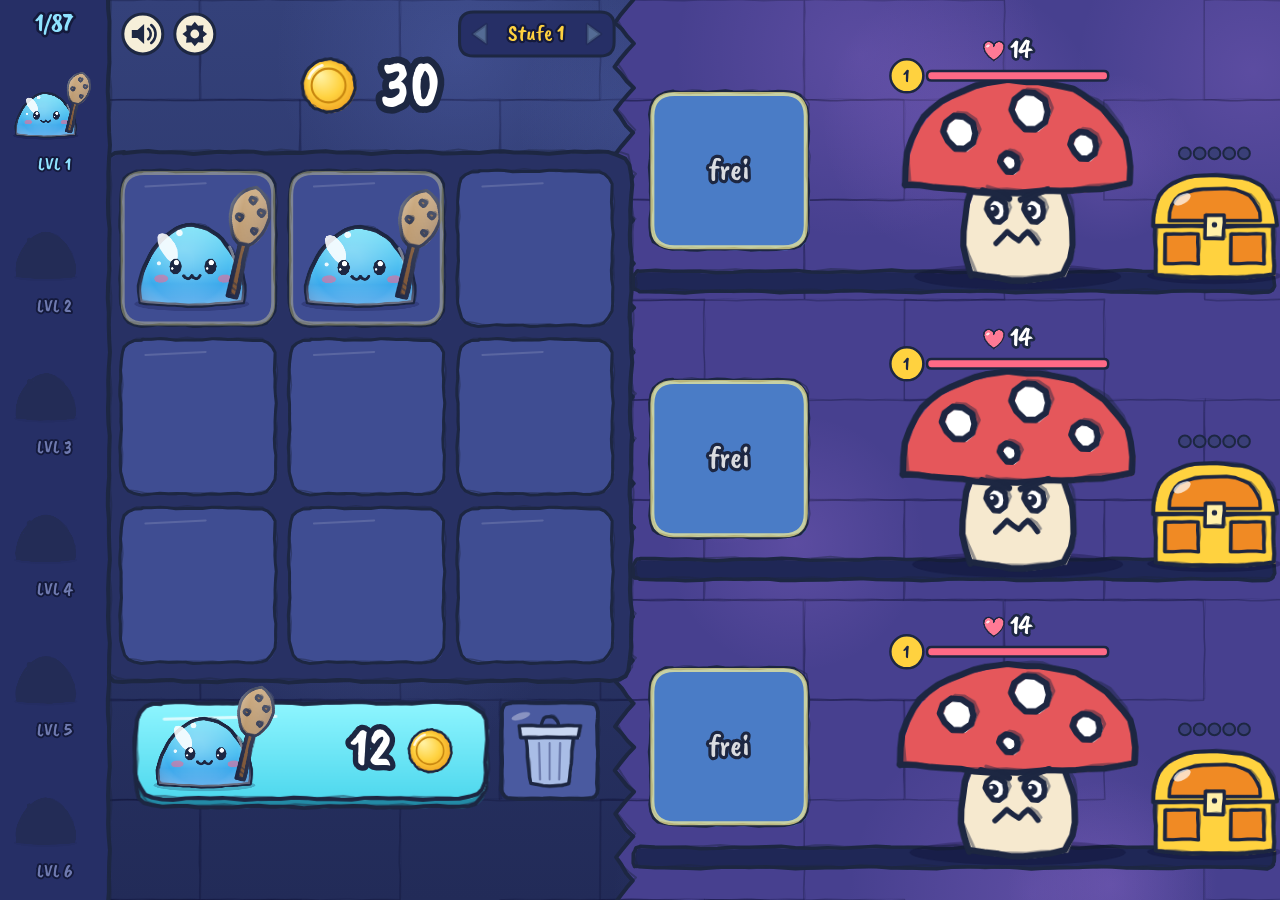
==== commit 00ce9e90: "Großes Update: DLC „Runenschmiede“ bringt zwei neue ultrastarke Waffen: Chronosichel (Level 88) und " ====
--- a/public/index.html
+++ b/public/index.html
@@ -43,9 +43,9 @@
 })();
 "use strict";
 /* Reine Rechenfunktionen (ohne Browser), damit man sie in Node simulieren kann */
-const MAXLVL = 87;
+const BASE_MAX = 87, DLC_MAX = 89, MAXLVL = DLC_MAX;     // BASE_MAX: höchste Waffe ohne DLC; 88 und 89 gibt es nur mit „Runenschmiede“ (MAXLVL = Obergrenze im Spielstand)
 const BEAT = 0.85;                                   // Sekunden zwischen zwei Schlägen
-const dpsOf = l => 4 * Math.pow(2.15, l - 1);         // Schaden pro Sekunde eines Schleims
+const dpsOf = l => 4 * Math.pow(2.15, l - 1) * (l === 88 ? 3 : l === 89 ? 10 : 1);   // die beiden DLC-Waffen haben zusätzlich 3× und 10× Schaden         // Schaden pro Sekunde eines Schleims
 const isBoss = st => st % 10 === 0;
 const baseHp = st => Math.round(14 * Math.pow(1.30, st - 1));
 const hpOf = st => baseHp(st) * (isBoss(st) ? 5 : 1);
@@ -124,6 +124,7 @@
 
 /* ---------- Schleime ---------- */
 function slimePalette(l) {
+  if (l === 88) return ["#9ff5e8", "#42d6c4", "#1c8f9e"]; if (l === 89) return ["#fff0ff", "#ff9be8", "#8c7bff"];
   const H = [190, 125, 320, 38, 0, 270, 160, 15, 300, 210];
   const h = l <= 10 ? H[l - 1] : (l * 47 + 13) % 360;
   const span = l <= 10 ? 16 : Math.min(260, 16 + (l - 10) * 5.5);   // ab Stufe 10 wird der Verlauf immer bunter
@@ -142,6 +143,8 @@
   else if (t === 7) {
     if (l === 85) { c.lineWidth = .04; c.beginPath(); c.ellipse(0, -.76, .26, .06, 0, 0, 7); c.strokeStyle = "#ffd95a"; c.stroke(); for (const f of [[-.15, .2, .07], [0, .3, .09], [.15, .2, .07]]) flameAt(c, g, f[0], -.76, f[1], f[2], "#ff5a1c", "#ffc13a"); }
     else if (l === 86) { for (const s of [-1, 1]) { c.lineWidth = .028; poly(c, [[s * .08, -.74], [s * .22, -.88], [s * .15, -.9], [s * .27, -1.04], [s * .07, -.93], [s * .14, -.92], [s * .03, -.8]], "#ffe94a"); } }
+    else if (l === 88) { c.lineWidth = .035; c.beginPath(); c.ellipse(0, -.9, .25, .065, 0, 0, 7); c.strokeStyle = "#ffd95a"; c.stroke(); for (let i = 0; i < 4; i++) { const a = i * Math.PI / 2 + .4; c.lineWidth = .025; c.beginPath(); c.moveTo(Math.cos(a) * .2, -.9 + Math.sin(a) * .052); c.lineTo(Math.cos(a) * .26, -.9 + Math.sin(a) * .068); c.strokeStyle = "#8ffbe9"; c.stroke(); } c.lineWidth = .028; c.beginPath(); c.arc(0, -.97, .05, 0, 7); FS(c, "#6ff3de"); g.strokeStyle = INK; }
+    else if (l === 89) { c.lineWidth = .03; starPath(c, 0, -.95, .14, .055, 0); FS(c, "#ffffff"); c.lineWidth = .02; starPath(c, 0, -.95, .08, .032, .3); FS(c, "#ff9be8"); g.strokeStyle = INK; }
     else { c.lineWidth = .05; c.beginPath(); c.ellipse(0, -.93, .25, .066, 0, 0, 7); c.strokeStyle = "#12082a"; c.stroke(); c.lineWidth = .02; c.beginPath(); c.ellipse(0, -.93, .25, .066, 0, 0, 7); c.strokeStyle = "#c08cff"; c.stroke(); c.lineWidth = .028; c.beginPath(); c.arc(0, -1.0, .06, 0, 7); FS(c, "#0a0418"); g.strokeStyle = INK; }
   }
   else if (t === 6) { c.lineWidth = .035; c.beginPath(); c.ellipse(0, -.9, .27, .07, 0, 0, 7); c.strokeStyle = "#9fd8ff"; c.stroke(); c.lineWidth = .02; c.beginPath(); c.ellipse(0, -.9, .2, .042, 0, 0, 7); c.strokeStyle = "#fff"; c.stroke(); for (const s of [[-.21, -.97, .055], [0, -1.0, .07], [.21, -.97, .055]]) { c.lineWidth = .025; starPath(c, s[0], s[1], s[2], s[2] * .45, 0); FS(c, "#e4f4ff"); } g.strokeStyle = INK; }
@@ -375,9 +378,9 @@
   return o.cv;
 }
 
-/* ---------- Drei Spezialwaffen (Level 85-87): jede mit eigener Form und eigener Animation ---------- */
+/* ---------- Spezialwaffen (Level 85-87, dazu 88 und 89 nur mit dem DLC): jede mit eigener Form und eigener Animation ---------- */
 const SPW = { w: 440, ox: 220, oy: 300 }, specialCache = {};
-const SPECIAL_NAMES = ["Phönixschwert", "Sturmhammer", "Leerenstab"];
+const SPECIAL_NAMES = ["Phönixschwert", "Sturmhammer", "Leerenstab", "Chronosichel", "Urknallklinge"];
 function weaponMeta(l) { return wTier(l) === 7 ? SPW : { w: WP_W, ox: WP_OX, oy: WP_OY }; }
 function glowAt(g, x, y, r, rgb, a) { g.save(); g.globalCompositeOperation = "lighter"; const rg = g.createRadialGradient(x, y, r * .05, x, y, r); rg.addColorStop(0, "rgba(" + rgb + "," + a + ")"); rg.addColorStop(1, "rgba(" + rgb + ",0)"); g.fillStyle = rg; g.fillRect(x - r, y - r, r * 2, r * 2); g.restore(); }
 function poly(c, pts, fill) { c.beginPath(); pts.forEach((p, i) => i ? c.lineTo(p[0], p[1]) : c.moveTo(p[0], p[1])); c.closePath(); FS(c, fill); }
@@ -465,7 +468,67 @@
   for (let i = 0; i < 30; i++) { const ph = (tm * .33 + i / 30) % 1, r = .85 * (1 - ph) + .2, a = i * 2.4 + ph * 7, x = Math.cos(a) * r, y = Math.sin(a) * r * .32; g.globalAlpha = Math.sin(ph * Math.PI) * .95; g.fillStyle = i % 3 === 0 ? "#ffffff" : i % 3 === 1 ? "#c8a0ff" : "#ffb040"; g.beginPath(); g.arc(x, y, .018 * (1.2 - ph * .5), 0, 7); g.fill(); if (i % 5 === 0) { sparklePath(g, x, y, .04); g.fill(); } }
   g.restore();
 }
-const SPECIAL_DRAW = [phoenixSword, stormHammer, voidStaff];
+/* ---------- Zwei Waffen nur mit dem DLC Runenschmiede (Level 88 und 89) ---------- */
+function chronoScythe(c, g, tm, l) {
+  const pu = .5 + .5 * Math.sin(tm * 2.4), CX = -.4, CY = -.93, R = .34;
+  glowAt(g, -.35, -1.0, 1.0, "70,230,210", .24 + .12 * pu);
+  /* Zeitring in der Sichel: Stundenmarken, ein schneller und ein langsamer Zeiger */
+  g.save(); g.translate(CX, CY);
+  g.fillStyle = "rgba(8,40,60,.6)"; g.beginPath(); g.arc(0, 0, R, 0, 7); g.fill();
+  g.strokeStyle = "rgba(255,215,110,.9)"; g.lineWidth = .024; g.beginPath(); g.arc(0, 0, R, 0, 7); g.stroke();
+  for (let i = 0; i < 12; i++) { const a = i * Math.PI / 6, r0 = R * (i % 3 ? .84 : .72); g.strokeStyle = "rgba(255,236,160,.95)"; g.lineWidth = i % 3 ? .013 : .024; g.beginPath(); g.moveTo(Math.sin(a) * r0, -Math.cos(a) * r0); g.lineTo(Math.sin(a) * R * .95, -Math.cos(a) * R * .95); g.stroke(); }
+  g.lineCap = "round";
+  for (const h of [[tm * 2.6, .78, .02], [tm * .22, .5, .03]]) { g.strokeStyle = INK; g.lineWidth = h[2] + .018; g.beginPath(); g.moveTo(0, 0); g.lineTo(Math.sin(h[0]) * R * h[1], -Math.cos(h[0]) * R * h[1]); g.stroke(); g.strokeStyle = "#8ffbe9"; g.lineWidth = h[2]; g.stroke(); }
+  g.fillStyle = "#ffd95a"; g.beginPath(); g.arc(0, 0, .03, 0, 7); g.fill();
+  g.globalCompositeOperation = "lighter"; for (let i = 0; i < 3; i++) { const ph = (tm * .35 + i / 3) % 1; g.globalAlpha = (1 - ph) * .5; g.strokeStyle = "#7dfbe9"; g.lineWidth = .012; g.beginPath(); g.arc(0, 0, R * (1 + ph * .5), 0, 7); g.stroke(); }
+  g.restore();
+  /* Schaft mit goldenen Bändern */
+  c.lineWidth = .03; poly(c, [[-.035, -1.0], [.035, -1.0], [.03, .14], [-.03, .14]], "#1d3b4a");
+  g.strokeStyle = "#ffd95a"; g.lineWidth = .02; for (let i = 0; i < 6; i++) { g.beginPath(); g.moveTo(-.035, -.7 + i * .15); g.lineTo(.035, -.66 + i * .15); g.stroke(); } g.strokeStyle = INK;
+  /* Sichelklinge */
+  const bl = k => { k.beginPath(); k.moveTo(.04, -.9); k.bezierCurveTo(.02, -1.4, -.6, -1.5, -.92, -1.1); k.lineTo(-.99, -.8); k.bezierCurveTo(-.84, -1.17, -.5, -1.27, -.14, -1.08); k.bezierCurveTo(-.05, -1.04, -.03, -.98, -.03, -.88); k.closePath(); };
+  const gr = g.createLinearGradient(-.99, -.8, .04, -1.5); gr.addColorStop(0, "#1c8f9e"); gr.addColorStop(.45, "#6ff3de"); gr.addColorStop(.8, "#ffffff"); gr.addColorStop(1, "#8ffbe9");
+  c.lineWidth = .035; bl(c); FS(c, gr);
+  g.save(); bl(g); g.clip(); const sx = -1.1 + ((tm * .55) % 1) * 1.5; const sg = g.createLinearGradient(sx - .12, 0, sx + .12, 0); sg.addColorStop(0, "rgba(255,255,255,0)"); sg.addColorStop(.5, "rgba(255,255,255,.75)"); sg.addColorStop(1, "rgba(255,255,255,0)"); g.fillStyle = sg; g.fillRect(sx - .12, -1.7, .24, 1); g.restore();
+  g.strokeStyle = "rgba(255,255,255,.8)"; g.lineWidth = .016; g.beginPath(); g.moveTo(.0, -.98); g.bezierCurveTo(-.04, -1.37, -.56, -1.44, -.88, -1.1); g.stroke(); g.strokeStyle = INK;
+  c.lineWidth = .03; c.beginPath(); c.arc(0, -.93, .045, 0, 7); FS(c, "#ffd95a");
+  /* Sanduhr am Ende */
+  poly(c, [[-.085, .12], [.085, .12], [0, .215]], "#bff7ff"); poly(c, [[-.085, .31], [.085, .31], [0, .215]], "#bff7ff");
+  g.fillStyle = "#ffd95a"; g.fillRect(-.007, .215, .014, .08); const sh = ((tm * .25) % 1); g.beginPath(); g.moveTo(-.07 * (1 - sh), .31); g.lineTo(.07 * (1 - sh), .31); g.lineTo(0, .31 - .08 * (1 - sh)); g.closePath(); g.fill();
+  c.lineWidth = .03; poly(c, [[-.1, .105], [.1, .105], [.1, .12], [-.1, .12]], "#ffd95a"); poly(c, [[-.1, .31], [.1, .31], [.1, .325], [-.1, .325]], "#ffd95a");
+  /* Sand fällt von der Spitze, anderer Sand steigt im Ring auf (die Zeit läuft rückwärts) */
+  g.save(); for (let i = 0; i < 16; i++) { const ph = (tm * .5 + i / 16) % 1; g.globalAlpha = Math.sin(ph * Math.PI); g.fillStyle = i % 3 ? "#ffd95a" : "#fff3b0"; g.beginPath(); g.arc(-.99 + Math.sin(i * 2.1 + ph * 3) * .05, -.8 + ph * .85, .016 * (1.2 - ph * .5), 0, 7); g.fill(); }
+  for (let i = 0; i < 10; i++) { const ph = (tm * .4 + i / 10) % 1, a = i * 2.4 + ph * 3; g.globalAlpha = Math.sin(ph * Math.PI) * .9; g.fillStyle = "#8ffbe9"; g.beginPath(); g.arc(CX + Math.cos(a) * R * .8, CY + R * .6 - ph * R * 1.4, .014, 0, 7); g.fill(); } g.restore();
+}
+function bigBangBlade(c, g, tm, l) {
+  const pu = .5 + .5 * Math.sin(tm * 2.8), cy = -.88;
+  glowAt(g, 0, cy, 1.15, "255,140,235", .3 + .15 * pu); glowAt(g, 0, cy, .7, "140,230,255", .3);
+  /* Strahlen drehen sich um die Klinge, Schockwellen laufen nach außen */
+  g.save(); g.translate(0, cy); g.scale(1.45, 1); g.globalCompositeOperation = "lighter";
+  for (let i = 0; i < 12; i++) { const a = tm * .5 + i * Math.PI / 6, len = (i % 2 ? .4 : .64) * (.92 + .08 * Math.sin(tm * 4 + i)), w = i % 2 ? .06 : .09; g.fillStyle = hexA(hsl(tm * 60 + i * 30, 1, .7), .3); g.beginPath(); g.moveTo(0, 0); g.lineTo(Math.cos(a - w) * len, Math.sin(a - w) * len); g.lineTo(Math.cos(a + w) * len, Math.sin(a + w) * len); g.closePath(); g.fill(); }
+  for (let k = 0; k < 3; k++) { const ph = (tm * .4 + k / 3) % 1; g.globalAlpha = (1 - ph) * .85; g.strokeStyle = hsl(tm * 120 + k * 120, 1, .75); g.lineWidth = .006 + .02 * (1 - ph); g.beginPath(); g.arc(0, 0, .12 + ph * .54, 0, 7); g.stroke(); }
+  g.restore();
+  /* Griff */
+  c.lineWidth = .03; poly(c, [[-.04, -.28], [.04, -.28], [.035, .12], [-.035, .12]], "#2d2060");
+  g.fillStyle = "#e8f6ff"; for (let i = 0; i < 3; i++) { g.beginPath(); g.arc(0, -.18 + i * .1, .017, 0, 7); g.fill(); }
+  /* Klinge: Farbverlauf wandert, im Inneren funkeln Sterne */
+  const bl = k => { k.beginPath(); k.moveTo(-.07, -.34); k.lineTo(-.125, -.9); k.lineTo(-.07, -1.3); k.lineTo(0, -1.5); k.lineTo(.07, -1.3); k.lineTo(.125, -.9); k.lineTo(.07, -.34); k.closePath(); };
+  const gr = g.createLinearGradient(0, -1.5, 0, -.34); gr.addColorStop(0, "#ffffff"); gr.addColorStop(.3, hsl(190 + tm * 50, .9, .78)); gr.addColorStop(.62, hsl(300 + tm * 50, .9, .75)); gr.addColorStop(1, hsl(250 + tm * 50, .8, .6));
+  c.lineWidth = .035; bl(c); FS(c, gr);
+  g.save(); bl(g); g.clip();
+  for (let i = 0; i < 14; i++) { const ph = (tm * .35 + i / 14) % 1, x = Math.sin(i * 2.7) * .07, y = -.36 - ph * 1.1; g.globalAlpha = Math.sin(ph * Math.PI); g.fillStyle = "#ffffff"; sparklePath(g, x, y, .03); g.fill(); }
+  g.restore(); g.strokeStyle = "rgba(255,255,255,.9)"; g.lineWidth = .02; g.beginPath(); g.moveTo(0, -.4); g.lineTo(0, -1.38); g.stroke(); g.strokeStyle = INK;
+  /* Parierstange aus zwei kreisenden Atomringen mit Planeten */
+  for (const s of [-1, 1]) { g.save(); g.translate(0, -.3); g.rotate(s * .45); g.strokeStyle = INK; g.lineWidth = .056; g.beginPath(); g.ellipse(0, 0, .36, .1, 0, 0, 7); g.stroke(); g.strokeStyle = "#ffd95a"; g.lineWidth = .028; g.stroke();
+    const a = tm * 2.2 * s + (s > 0 ? 0 : 2), px = Math.cos(a) * .36, py = Math.sin(a) * .1; g.fillStyle = INK; g.beginPath(); g.arc(px, py, .052, 0, 7); g.fill(); g.fillStyle = s > 0 ? "#6fe0ff" : "#ff8fe0"; g.beginPath(); g.arc(px, py, .036, 0, 7); g.fill(); g.restore(); }
+  c.beginPath(); c.arc(0, -.3, .05, 0, 7); FS(c, "#ffffff");
+  starPath(c, 0, .18, .11, .05, tm * .6); c.lineWidth = .03; FS(c, "#ffe27a");
+  glowAt(g, 0, .18, .25, "255,230,150", .4 + .2 * pu);
+  /* Funken fliegen in alle Richtungen weg */
+  g.save(); for (let i = 0; i < 22; i++) { const ph = (tm * .5 + i / 22) % 1, a = i * 2.4, r = .1 + ph * .62, x = Math.cos(a) * r * 1.45, y = cy + Math.sin(a) * r; g.globalAlpha = Math.sin(ph * Math.PI); g.fillStyle = hsl(i * 40 + tm * 60, 1, .78);
+    if (i % 3 === 0) { sparklePath(g, x, y, .04); g.fill(); } else { g.beginPath(); g.arc(x, y, .016, 0, 7); g.fill(); } } g.restore();
+}
+const SPECIAL_DRAW = [phoenixSword, stormHammer, voidStaff, chronoScythe, bigBangBlade];
 function specialFrame(l, tm) {
   const key = Math.floor(tm * 20); let o = specialCache[l]; if (!o) o = specialCache[l] = { cv: mkCanvas(SPW.w, SPW.w), key: -1 };
   if (o.key === key) return o.cv; o.key = key;
@@ -764,7 +827,7 @@
   { const o = L.opt; L.ench = { x: o.x + o.w + (land ? 8 : 6), y: o.y, w: o.w, h: o.h }; }
   for (let r = 0; r < 3; r++) for (let c = 0; c < 3; c++) L.cells.push({ x: gx + c * (cs + gap), y: gy + r * (cs + gap), w: cs, h: cs });
   L.grid = { x: gx, y: gy, w: gw, h: gw, cs };
-  if (L.list) { L.list.itemH = L.list.w * 1.3; L.list.head = Math.min(48, H * .07); L.list.max = Math.max(0, L.list.head + MAXLVL * L.list.itemH - H + 12); listScroll = clamp(listScroll, 0, L.list.max); }
+  if (L.list) { L.list.itemH = L.list.w * 1.3; L.list.head = Math.min(48, H * .07); L.list.max = Math.max(0, L.list.head + listMax() * L.list.itemH - H + 12); listScroll = clamp(listScroll, 0, L.list.max); }
 }
 function rr(c, x, y, w, h, r) { c.beginPath(); c.moveTo(x + r, y); c.lineTo(x + w - r, y); c.quadraticCurveTo(x + w, y, x + w, y + r); c.lineTo(x + w, y + h - r); c.quadraticCurveTo(x + w, y + h, x + w - r, y + h); c.lineTo(x + r, y + h); c.quadraticCurveTo(x, y + h, x, y + h - r); c.lineTo(x, y + r); c.quadraticCurveTo(x, y, x + r, y); c.closePath(); }
 
@@ -826,7 +889,7 @@
   const a = getL(src), b = getL(dst), ra = getR(src), rb = getR(dst);
   if (!a) return;
   if (!b) { setL(dst, a, ra); setL(src, 0); popOf(dst)[dst.i] = .6; sfx.move(); }
-  else if (a === b && a < MAXLVL) merge(src, dst);
+  else if (a === b && a < mergeMax()) merge(src, dst);
   else { setL(dst, a, ra); setL(src, b, rb); popOf(dst)[dst.i] = .6; popOf(src)[src.i] = .6; sfx.move(); }
 }
 function buy() {
@@ -855,7 +918,7 @@
 function openChest(i, rew) {
   const r = R[i], Ls = L.lanes[i], bonus = rew * 3; S.coins += bonus; r.chestAnim = 1; sfx.chest();
   coinBurst(Ls.chestX, Ls.floorY - Ls.chestS * .5, 8, Ls.monH * .18); sparks(Ls.chestX, Ls.floorY - Ls.chestS * .6, 12, "#fff0a0", 200); say("+" + fmt(bonus), Ls.chestX, Ls.floorY - Ls.chestS * 1.2, "#ffd23f", 26);
-  const fc = freeCell(); if (fc >= 0 && Math.random() < .5) { const lv = Math.min(MAXLVL, spawnLvl(S.best) + 1); S.grid[fc] = lv; S.gridR[fc] = neueRunenwaffe() ? 1 : 0; if (lv > S.best) S.best = lv; gridPop[fc] = 1; const c = L.cells[fc]; sparks(c.x + c.w / 2, c.y + c.h / 2, 10, "#fff6a8", 160); say("Schleim aus der Kiste", L.grid.x + L.grid.w / 2, L.grid.y - 10, "#bff7ff", 22); }
+  const fc = freeCell(); if (fc >= 0 && Math.random() < .5) { const lv = Math.min(mergeMax(), spawnLvl(S.best) + 1); S.grid[fc] = lv; S.gridR[fc] = neueRunenwaffe() ? 1 : 0; if (lv > S.best) S.best = lv; gridPop[fc] = 1; const c = L.cells[fc]; sparks(c.x + c.w / 2, c.y + c.h / 2, 10, "#fff6a8", 160); say("Schleim aus der Kiste", L.grid.x + L.grid.w / 2, L.grid.y - 10, "#bff7ff", 22); }
 }
 /* Auswahl der Kampfstufe: nur bis zur höchsten freigeschalteten; alle Bahnen bekommen sofort ein frisches Monster dieser Stufe */
 let stageHold = null;
@@ -1017,12 +1080,12 @@
 }
 function drawList() {
   const li = L.list; if (!li) return; ctx.save(); ctx.beginPath(); ctx.rect(0, 0, li.w - 3, VH); ctx.clip();
-  const sz = li.w * .52; for (let l = 1; l <= MAXLVL; l++) {
+  const sz = li.w * .52; const LM = listMax(); li.max = Math.max(0, li.head + LM * li.itemH - VH + 12); for (let l = 1; l <= LM; l++) {
     const y = li.head + (l - 1) * li.itemH - listScroll; if (y > VH + li.itemH || y < -li.itemH) continue; const by = y + li.itemH * .62, cx = li.w * .42;
     if (l <= S.best) drawSlime(l, cx, by, sz, { ph: l }); else drawLocked(l, cx, by, sz);
     txt("LVL " + l, li.w / 2, y + li.itemH * .83, Math.max(13, li.w * .17), l <= S.best ? "#8fe3ff" : "#6f7ab0", "center", "#141a3c");
   }
-  ctx.fillStyle = "#262f66"; ctx.fillRect(0, 0, li.w, li.head); txt(S.best + "/" + MAXLVL, li.w / 2, li.head * .5, Math.max(18, li.w * .24), "#8fe3ff", "center", "#141a3c"); ctx.restore();
+  ctx.fillStyle = "#262f66"; ctx.fillRect(0, 0, li.w, li.head); txt(S.best + "/" + LM, li.w / 2, li.head * .5, Math.max(18, li.w * .24), "#8fe3ff", "center", "#141a3c"); ctx.restore();
 }
 function drawParts() {
   for (const p of parts) {
@@ -1175,6 +1238,8 @@
 const dlcMult = ru => runenAn(ru) ? 1 + RUNEN_BONUS : 1;
 const neueRunenwaffe = () => DLC.besitz && Math.random() < RUNEN_CHANCE;   // neue Waffe aus Kauf oder Kiste
 const mergeRune = (a, b) => a && b ? 1 : 0;                              // Rune + Rune = Rune, sonst normal
+const mergeMax = () => DLC.besitz ? DLC_MAX : BASE_MAX;                    // Nur mit dem DLC lassen sich 87+87 zu Waffe 88 und 88+88 zu Waffe 89 verbinden
+const listMax = () => Math.max(mergeMax(), S.best);                      // Liste: Besitzer sehen 89, alle sehen auch, was sie schon haben
 const btnSichtbar = () => DLC.besitz || (DLC.imHub && DLC.antwort && DLC.preis > 0);
 
 /* ---------- Runenwaffen: dieselben 84 Waffen als dunkler Stein mit leuchtenden Runen ---------- */
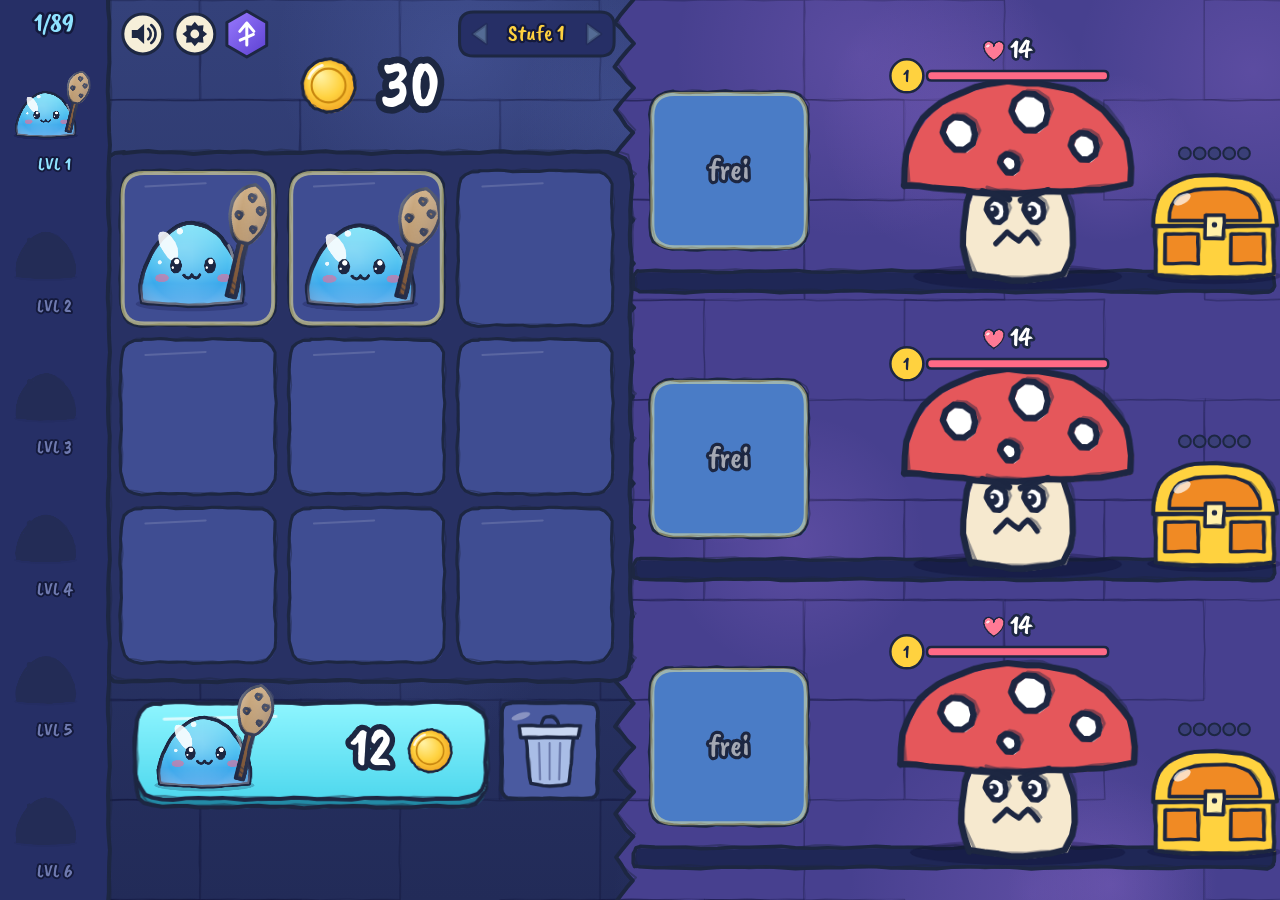
==== commit 0450a8e0: "Großes Update: Runenschmiede ist jetzt für alle Spieler freigeschaltet: Runenwaffen, Verzauberungen " ====
--- a/public/index.html
+++ b/public/index.html
@@ -1196,16 +1196,14 @@
 window.LGH_SPIEL = "schleimmerge"; window.LGH_EIGENER_KNOPF = true;
 window.LGH_ZEILEN = function () { return [{ text: "Ton", an: !S.mute, setze: function (v) { S.mute = !v; save(); } }]; };
 "use strict";
-/* ===== DLC „Runenschmiede“: Runenwaffen (zufällig dabei) und Verzauberungen =====
+/* ===== Runenschmiede: Runenwaffen (zufällig dabei) und Verzauberungen, für alle Spieler =====
    Runenwaffen: 20 % aller neuen Waffen (Kauf, Kiste) sind Runenwaffen, +50 % Schaden. Zwei Runenwaffen ergeben wieder eine Runenwaffe
    (die nächste Stufe), Runenwaffe plus normale Waffe ergibt eine normale. Verzauberungen sind allgemein (nicht je Waffe), je Bahn wählbar.
    Bezahlt wird mit Runensplittern: Du hast so viele, wie dein höchstes erreichtes Waffenlevel ist (S.best); jede Stufe kostet gleich viel
    (ENCH_KOSTEN), unabhängig vom Spielfortschritt. Stufen lassen sich jederzeit zurücknehmen und anders verteilen.
-   Gekauft wird nur im Leif Game Hub (dort mit Hexis, dem Guthaben des Hubs). Das Spiel fragt den Hub per postMessage
-   ({lgh:"dlc", spiel, aktion:"frage"}) und bekommt Besitz und Preis zurück. Ohne Hub (oder ohne Kauf) bleibt alles wie vorher:
-   Verzauberungen und Runenwaffen wirken dann nicht, der Spielstand bleibt aber erhalten. */
+   Früher war das ein Zusatzinhalt im Hub; jetzt gehört es zum Spiel (DLC.besitz bleibt als feste Schalter-Variable, damit der Rest des Codes unverändert ist). */
 const DLC_ID = "schleimmerge-runen", RUNEN_BONUS = .5, RUNEN_CHANCE = .2, ENCH_MAX = 10, ENCH_KOSTEN = 2;
-const DLC = { besitz: false, preis: 0, guthaben: 0, antwort: false, imHub: window.parent !== window };
+const DLC = { besitz: true, preis: 0, guthaben: 0, antwort: true, imHub: false };
 const ENCH = [
   { k: "flamme", name: "Flamme", col: "#ff7a2a", txt: n => "+" + 12 * n + "% Schaden" },
   { k: "frost", name: "Frost", col: "#6fe0ff", txt: n => 5 * n + "% Eisschlag (3× Schaden)" },
@@ -1221,26 +1219,14 @@
   while (over > 0) { const x = ENCH.reduce((m, y) => lv[y.k] > lv[m.k] ? y : m, ENCH[0]); if (!lv[x.k]) break; lv[x.k]--; over -= ENCH_KOSTEN; }
 })();
 
-/* ---------- Verbindung zum Hub ---------- */
-if (DLC.imHub) {
-  window.addEventListener("message", e => {
-    if (e.source !== window.parent) return; const d = e.data;
-    if (!d || d.lgh !== "dlc" || d.spiel !== "schleimmerge") return;
-    const k = (d.katalog || []).find(x => x.id === DLC_ID);
-    DLC.antwort = true; DLC.besitz = !!(k && k.besitz); DLC.preis = k ? k.preis | 0 : 0; DLC.guthaben = d.guthaben | 0;
-    if (!DLC.besitz) EM.open = false;
-  });
-  const frage = () => { try { window.parent.postMessage({ lgh: "dlc", spiel: "schleimmerge", aktion: "frage" }, "*"); } catch (e) { } };
-  frage(); setTimeout(() => { if (!DLC.antwort) frage(); }, 2000); setTimeout(() => { if (!DLC.antwort) frage(); }, 6000);
-}
-function dlcKaufen() { try { window.parent.postMessage({ lgh: "dlc", spiel: "schleimmerge", aktion: "kaufen", id: DLC_ID }, "*"); } catch (e) { } }
+function dlcKaufen() { }                                            // gibt es nicht mehr: alles ist freigeschaltet
 const runenAn = ru => DLC.besitz && !!ru;                              // ru: ist diese Waffe eine Runenwaffe?
 const dlcMult = ru => runenAn(ru) ? 1 + RUNEN_BONUS : 1;
 const neueRunenwaffe = () => DLC.besitz && Math.random() < RUNEN_CHANCE;   // neue Waffe aus Kauf oder Kiste
 const mergeRune = (a, b) => a && b ? 1 : 0;                              // Rune + Rune = Rune, sonst normal
-const mergeMax = () => DLC.besitz ? DLC_MAX : BASE_MAX;                    // Nur mit dem DLC lassen sich 87+87 zu Waffe 88 und 88+88 zu Waffe 89 verbinden
+const mergeMax = () => DLC.besitz ? DLC_MAX : BASE_MAX;                    // 87+87 ergibt Waffe 88 und 88+88 Waffe 89
 const listMax = () => Math.max(mergeMax(), S.best);                      // Liste: Besitzer sehen 89, alle sehen auch, was sie schon haben
-const btnSichtbar = () => DLC.besitz || (DLC.imHub && DLC.antwort && DLC.preis > 0);
+const btnSichtbar = () => true;
 
 /* ---------- Runenwaffen: dieselben 84 Waffen als dunkler Stein mit leuchtenden Runen ---------- */
 const RUNE_COL = ["#ffb35a", "#9fe6ff", "#ffe27a", "#7ff0ff", "#ff7a3a", "#e08cff", "#9aa6ff", "#ffffff"], runeCache = {};
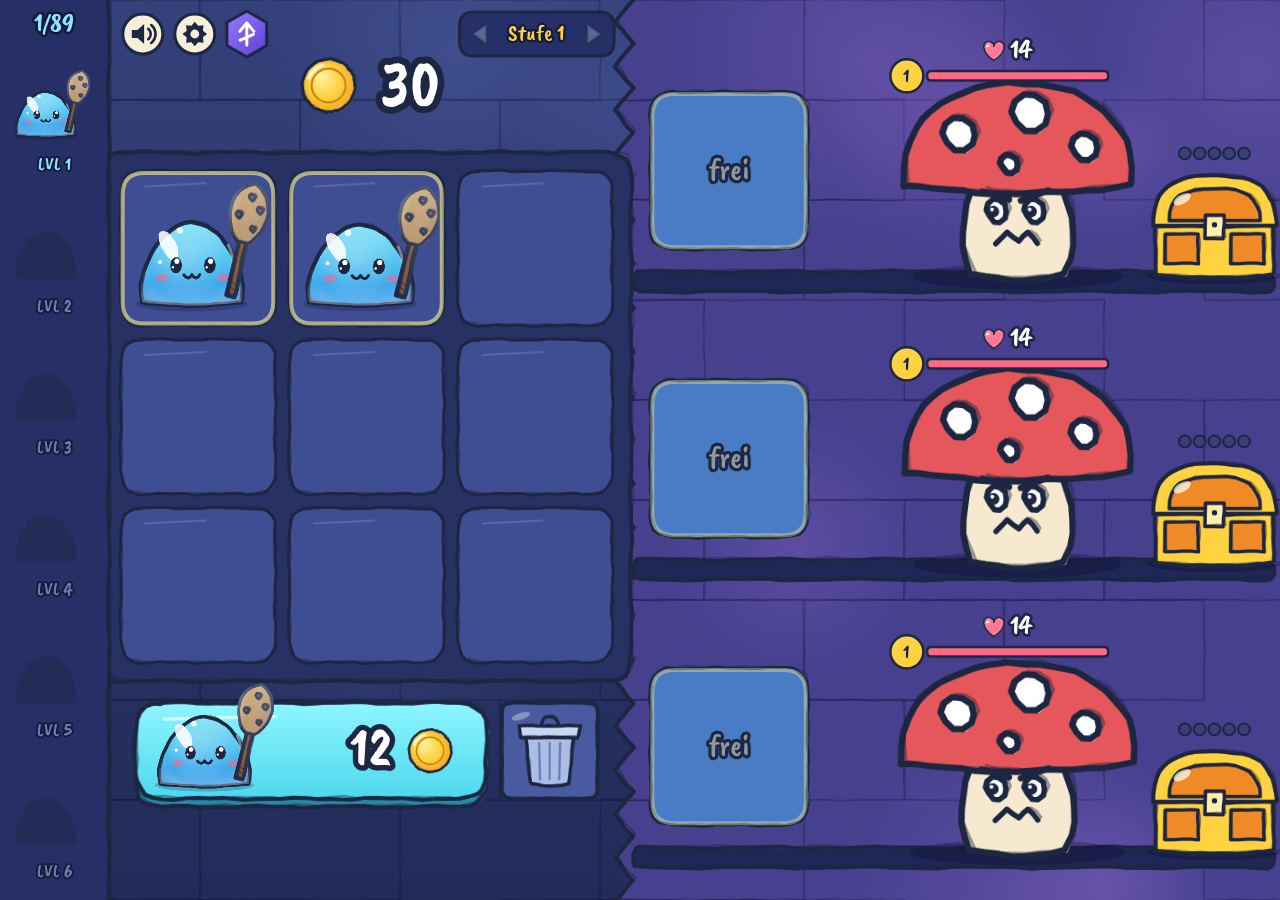
==== commit 3ec84514: "Patch: Lautstärke lässt sich über das Menü im Spiele-Hub regeln Co-Authored-By: Claude Sonnet 5.5 <n" ====
--- a/public/index.html
+++ b/public/index.html
@@ -41,6 +41,115 @@
     history.replaceState(null, '', location.pathname + location.search);
   } catch (e) { }
 })();
+
+/*lgh-ton-start*/
+/* Lautstärke aus dem Spielmenü des Hubs. Gehört ans Ende von lgh-vorlade.js (eingefügt von lgh-ton-einbauen.py), muss vor dem Spielcode laufen.
+   Der Hub kann in ein fremdes Spiel nicht hineinregeln, also macht das Spiel mit: Dieser Teil meldet dem Hub {lgh:'ton-bereit'} und bekommt
+   dann {lgh:'ton', v:0..1, stumm:bool}. Die Lautstärke wirkt auf
+   - Web Audio: alles, was an den Ausgang (destination) angeschlossen wird, läuft über einen gemeinsamen Lautstärkeregler (ein GainNode je AudioContext),
+   - <audio>, <video> und new Audio(): die tatsächliche Lautstärke ist die vom Spiel gewünschte (volume) mal die Hub-Lautstärke; das Spiel liest weiter
+     seinen eigenen Wert zurück.
+   Nicht erfasst: Sprachausgabe (speechSynthesis) und Ton, der von woanders kommt (Videos in fremden Iframes). Ohne Hub (kein Elternfenster) tut dieser Teil nichts. */
+(function () {
+  if (window.parent === window || window.__lghTon) return;
+  var hub = { v: 1, stumm: false };
+  function faktor() { return hub.stumm ? 0 : hub.v; }
+  function klemm(x) { x = Number(x); return x > 1 ? 1 : x >= 0 ? x : 0; }
+
+  /* --- Web Audio --- */
+  var AN = window.AudioNode, ADN = window.AudioDestinationNode, OAC = window.OfflineAudioContext;
+  var regler = typeof WeakMap === 'function' ? new WeakMap() : null, kontexte = [];
+  function meister(ctx) {
+    if (!regler || (OAC && ctx instanceof OAC)) return null;
+    var g = regler.get(ctx);
+    if (!g) {
+      try {
+        g = ctx.createGain(); g.gain.value = faktor();
+        origConnect.call(g, ctx.destination);
+        regler.set(ctx, g); kontexte.push(typeof WeakRef === 'function' ? new WeakRef(ctx) : ctx);
+      } catch (e) { return null; }
+    }
+    return g;
+  }
+  var origConnect = AN && AN.prototype.connect, origDisconnect = AN && AN.prototype.disconnect;
+  if (AN && ADN && origConnect && regler) {
+    AN.prototype.connect = function (ziel, a, b) {
+      if (ziel instanceof ADN) {
+        var m = meister(ziel.context);
+        if (m && this !== m) { origConnect.call(this, m, a, 0); return ziel; }
+      }
+      return origConnect.apply(this, arguments);
+    };
+    AN.prototype.disconnect = function (ziel) {
+      if (ziel instanceof ADN) {
+        var m = meister(ziel.context);
+        if (m && this !== m) return origDisconnect.call(this, m);
+      }
+      return origDisconnect.apply(this, arguments);
+    };
+  }
+  function reglerSetzen() {
+    var f = faktor();
+    kontexte = kontexte.filter(function (r) {
+      var ctx = typeof WeakRef === 'function' && r instanceof WeakRef ? r.deref() : r;
+      if (!ctx) return false;
+      var g = regler.get(ctx);
+      if (g) { try { g.gain.setTargetAtTime(f, ctx.currentTime, 0.015); } catch (e) { g.gain.value = f; } }
+      return true;
+    });
+  }
+
+  /* --- <audio> und <video> --- */
+  var MEL = window.HTMLMediaElement, vd = MEL && Object.getOwnPropertyDescriptor(MEL.prototype, 'volume');
+  var elemente = [];
+  function elem(r) { return typeof WeakRef === 'function' && r instanceof WeakRef ? r.deref() : r; }
+  function wirkung(el) {
+    if (el.__lghGraph) return;   // läuft über Web Audio (createMediaElementSource), dort wirkt schon der gemeinsame Regler
+    try { vd.set.call(el, klemm((el.__lghV === undefined ? vd.get.call(el) : el.__lghV) * faktor())); } catch (e) { }
+  }
+  function merke(el) {
+    if (el.__lghM) return; el.__lghM = true;
+    if (el.__lghV === undefined) { try { el.__lghV = vd.get.call(el); } catch (e) { el.__lghV = 1; } }
+    elemente.push(typeof WeakRef === 'function' ? new WeakRef(el) : el);
+    if (elemente.length > 400 && typeof WeakRef !== 'function') elemente.shift();
+  }
+  if (MEL && vd && vd.get && vd.set) {
+    Object.defineProperty(MEL.prototype, 'volume', {
+      configurable: true, enumerable: vd.enumerable,
+      get: function () { return this.__lghM && this.__lghV !== undefined ? this.__lghV : vd.get.call(this); },
+      set: function (v) { vd.set.call(this, v); merke(this); this.__lghV = klemm(v); wirkung(this); }
+    });
+    var origPlay = MEL.prototype.play;
+    MEL.prototype.play = function () { merke(this); wirkung(this); return origPlay.apply(this, arguments); };
+    // Elemente, die von selbst starten (autoplay), melden sich mit dem Ereignis "play"
+    document.addEventListener('play', function (e) { if (e.target && e.target.nodeType === 1) { merke(e.target); wirkung(e.target); } }, true);
+    if (window.AudioContext || window.webkitAudioContext) {
+      [window.AudioContext, window.webkitAudioContext].forEach(function (C) {
+        if (!C || !C.prototype.createMediaElementSource) return;
+        var o = C.prototype.createMediaElementSource;
+        C.prototype.createMediaElementSource = function (el) { try { if (el) { el.__lghGraph = true; if (el.__lghM && el.__lghV !== undefined) vd.set.call(el, el.__lghV); } } catch (e) { } return o.apply(this, arguments); };
+      });
+    }
+  }
+  function elementeSetzen() {
+    elemente = elemente.filter(function (r) { var el = elem(r); if (!el) return false; wirkung(el); return true; });
+  }
+
+  function anwenden() { reglerSetzen(); elementeSetzen(); }
+  window.addEventListener('message', function (e) {
+    var d = e.data;
+    if (e.source !== window.parent || !d || d.lgh !== 'ton' || typeof d.v !== 'number') return;
+    hub.v = klemm(d.v); hub.stumm = !!d.stumm; anwenden();
+  });
+  window.__lghTon = {   // auch zum Prüfen: gemeinsamer Regler eines Kontexts, tatsächliche Lautstärke eines Elements
+    faktor: faktor, regler: function (ctx) { return regler ? regler.get(ctx) || null : null; },
+    wirklich: function (el) { return vd.get.call(el); }
+  };
+  function melden() { try { window.parent.postMessage({ lgh: 'ton-bereit' }, '*'); } catch (e) { } }
+  melden();
+  window.addEventListener('load', melden);
+})();
+/*lgh-ton-ende*/
 "use strict";
 /* Reine Rechenfunktionen (ohne Browser), damit man sie in Node simulieren kann */
 const BASE_MAX = 87, DLC_MAX = 89, MAXLVL = DLC_MAX;     // BASE_MAX: höchste Waffe ohne DLC; 88 und 89 gibt es nur mit „Runenschmiede“ (MAXLVL = Obergrenze im Spielstand)
